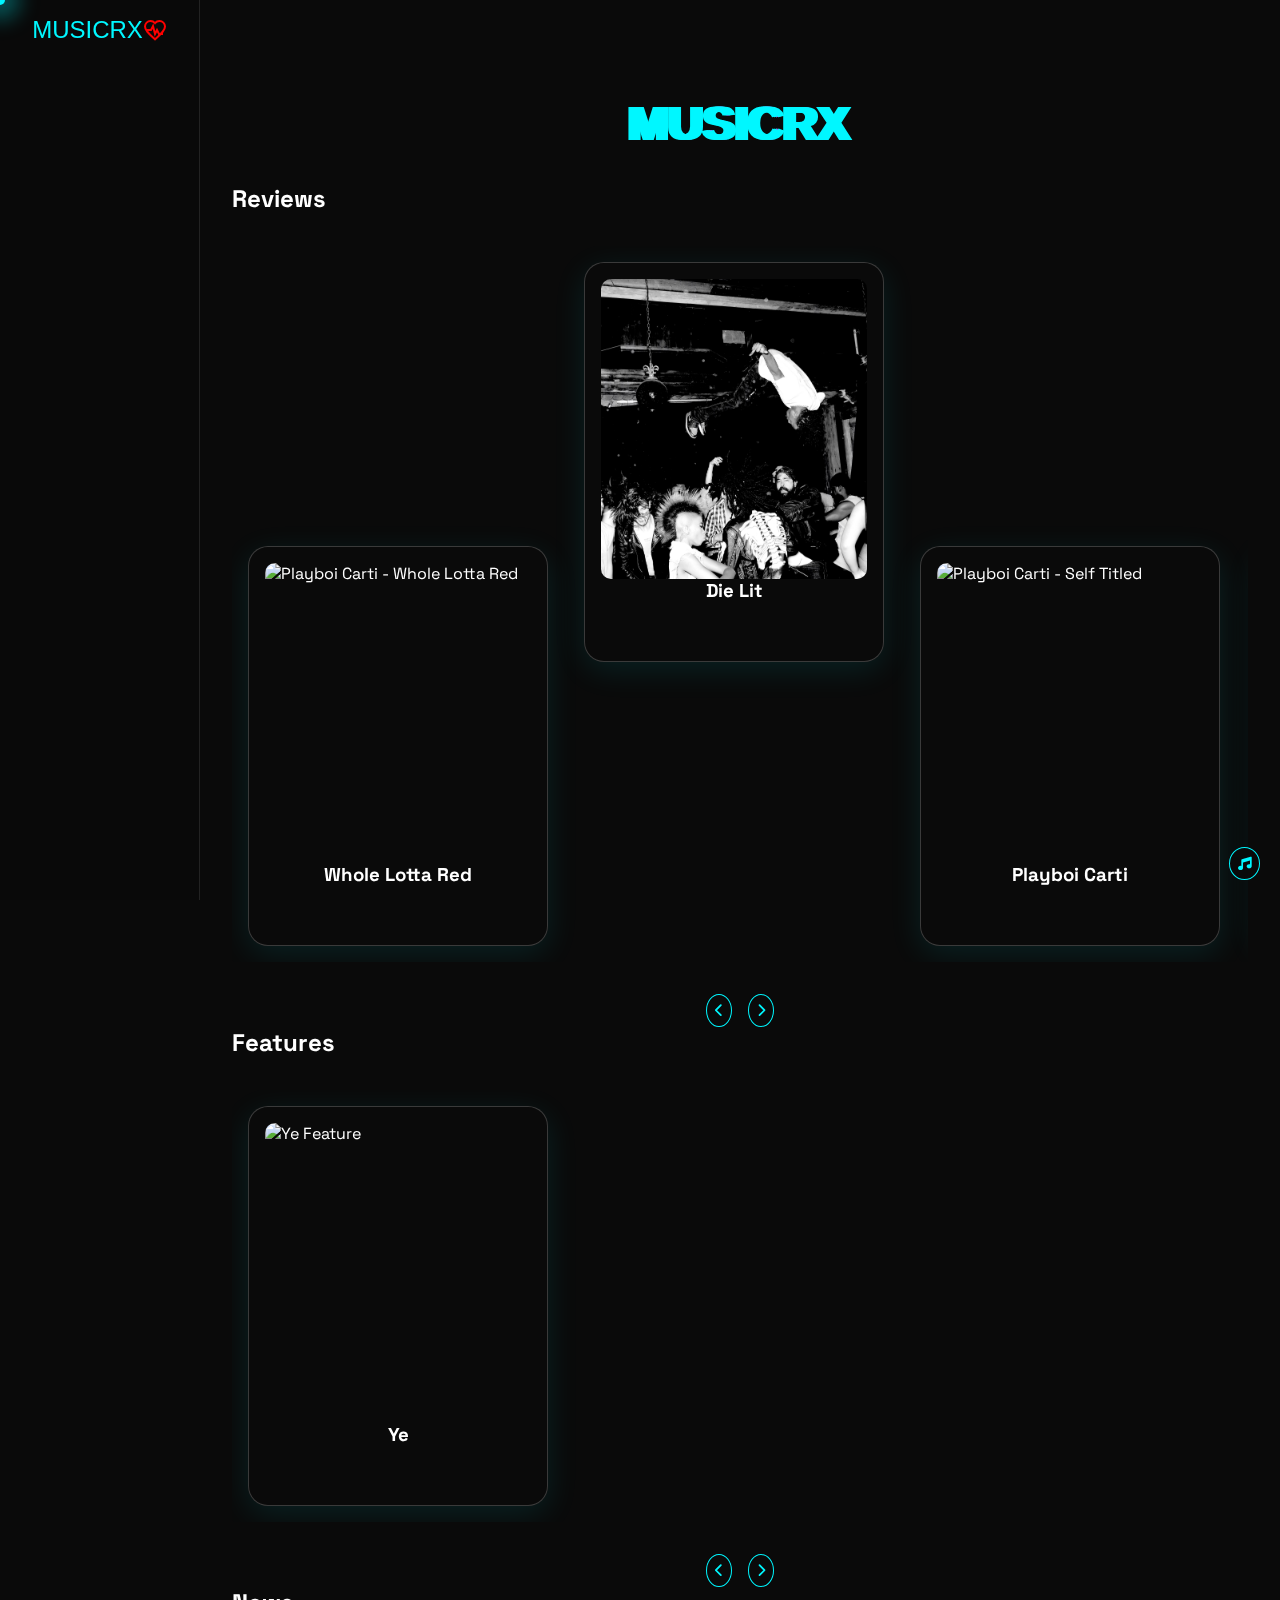
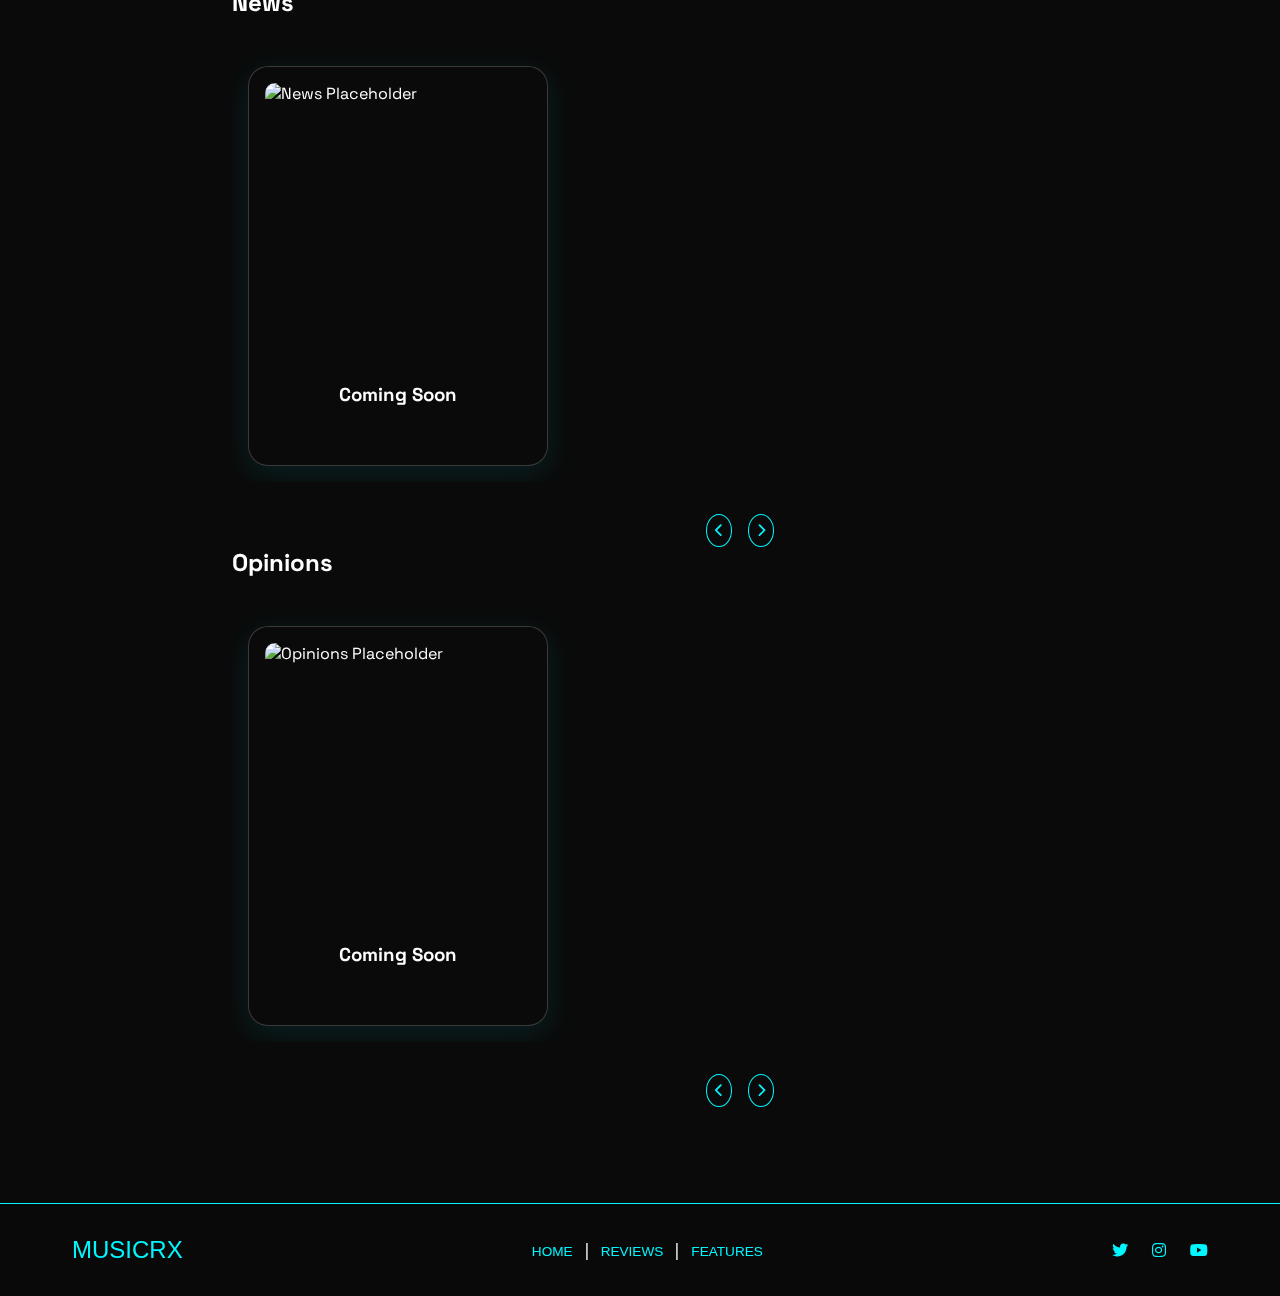
==== index.html @ d2ce7067 "Update index.html" ====
<!DOCTYPE html>
<html lang="en">
<head>
    <meta charset="UTF-8">
    <meta name="viewport" content="width=device-width, initial-scale=1.0">
    <title>MusicRx - Home</title>
    <link rel="stylesheet" href="https://cdnjs.cloudflare.com/ajax/libs/font-awesome/6.4.0/css/all.min.css">
    <link href="https://fonts.googleapis.com/css2?family=Syncopate:wght@400;700&family=Space+Grotesk:wght@300;400;500;600&display=swap" rel="stylesheet">
    <link rel="stylesheet" href="style.css">
</head>
<body>
    <div id="cursor"></div>
    <div id="cursor-blur"></div>
    <canvas id="universe"></canvas>

    <!-- Desktop Sidebar -->
    <aside class="sidebar">
        <div class="sidebar-logo">
            <span class="musicrx-logo">MusicRx</span>
            <svg class="logo-heart" viewBox="0 0 24 24" width="24" height="24">
                <path d="M12 21.35l-1.45-1.32C5.4 15.36 2 12.28 2 8.5 2 5.42 4.42 3 7.5 3c1.74 0 3.41.81 4.5 2.09C13.09 3.81 14.76 3 16.5 3 19.58 3 22 5.42 22 8.5c0 3.78-3.4 6.86-8.55 11.54L12 21.35z" fill="none" stroke="#ff0000" stroke-width="2"/>
                <path class="heartbeat-line" d="M4 12h4l2-4 2 8 2-4 2 4h4" fill="none" stroke="#ff0000" stroke-width="2"/>
            </svg>
        </div>
        <nav class="sidebar-nav">
            <ul>
                <li><a href="index.html"><i class="fas fa-home"></i><span>Home</span></a></li>
                <li><a href="reviews.html"><i class="fas fa-star"></i><span>Reviews</span></a></li>
                <li><a href="features.html"><i class="fas fa-user"></i><span>Features</span></a></li>
                <li><a href="news.html"><i class="fas fa-newspaper"></i><span>News</span></a></li>
                <li><a href="opinions.html"><i class="fas fa-comment"></i><span>Opinions</span></a></li>
                <li><a href="catchcarti.html"><i class="fas fa-music"></i><span>Catch Carti</span></a></li>
            </ul>
        </nav>
    </aside>

    <!-- Mobile Navbar -->
    <nav>
        <div class="nav-logo">
            <span class="musicrx-logo">MusicRx</span>
            <svg class="logo-heart" viewBox="0 0 24 24" width="24" height="24">
                <path d="M12 21.35l-1.45-1.32C5.4 15.36 2 12.28 2 8.5 2 5.42 4.42 3 7.5 3c1.74 0 3.41.81 4.5 2.09C13.09 3.81 14.76 3 16.5 3 19.58 3 22 5.42 22 8.5c0 3.78-3.4 6.86-8.55 11.54L12 21.35z" fill="none" stroke="#ff0000" stroke-width="2"/>
                <path class="heartbeat-line" d="M4 12h4l2-4 2 8 2-4 2 4h4" fill="none" stroke="#ff0000" stroke-width="2"/>
            </svg>
        </div>
        <div class="hamburger"><i class="fas fa-bars"></i></div>
        <ul class="nav-links">
            <li class="search-container">
                <input type="text" id="reviewSearch" placeholder="Search reviews..." class="search-input">
            </li>
            <li><a href="index.html" class="nav-link">Home</a></li>
            <li><a href="reviews.html" class="nav-link">Reviews</a></li>
            <li><a href="features.html" class="nav-link">Features</a></li>
            <li><a href="news.html" class="nav-link">News</a></li>
            <li><a href="opinions.html" class="nav-link">Opinions</a></li>
            <li><a href="catchcarti.html" class="nav-link">Catch Carti</a></li>
        </ul>
    </nav>

    <div class="container main-content">
        <h1 class="glitch" data-text="MUSICRX">MUSICRX</h1>

        <!-- Reviews Section -->
        <section class="scroll-section">
            <h2 class="section-title">Reviews</h2>
            <div class="scroll-container" id="reviewsScroll">
                <div class="glass-card" onclick="window.location.href='reviews.html#review-wlr'">
                    <img src="red.jpeg" alt="Playboi Carti - Whole Lotta Red">
                    <h3>Whole Lotta Red</h3>
                </div>
                <div class="glass-card" onclick="window.location.href='reviews.html#review-dielit'">
                    <img src="die.jpeg" alt="Playboi Carti - Die Lit">
                    <h3>Die Lit</h3>
                </div>
                <div class="glass-card" onclick="window.location.href='reviews.html#review-carti'">
                    <img src="selff.jpg" alt="Playboi Carti - Self Titled">
                    <h3>Playboi Carti</h3>
                </div>
                <div class="glass-card" onclick="window.location.href='reviews.html#review-mbdtf'">
                    <img src="mbdtff.jpeg" alt="Kanye West - My Beautiful Dark Twisted Fantasy">
                    <h3>My Beautiful Dark Twisted Fantasy</h3>
                </div>
            </div>
            <div class="scroll-controls">
                <button onclick="scroll('reviewsScroll', -300)"><i class="fas fa-chevron-left"></i></button>
                <button onclick="scroll('reviewsScroll', 300)"><i class="fas fa-chevron-right"></i></button>
            </div>
        </section>

        <!-- Features Section -->
        <section class="scroll-section">
            <h2 class="section-title">Features</h2>
            <div class="scroll-container" id="featuresScroll">
                <div class="glass-card" onclick="window.location.href='features.html'">
                    <img src="yeee.jpeg" alt="Ye Feature">
                    <h3>Ye</h3>
                </div>
                <!-- Add more feature cards as needed -->
            </div>
            <div class="scroll-controls">
                <button onclick="scroll('featuresScroll', -300)"><i class="fas fa-chevron-left"></i></button>
                <button onclick="scroll('featuresScroll', 300)"><i class="fas fa-chevron-right"></i></button>
            </div>
        </section>

        <!-- News Section -->
        <section class="scroll-section">
            <h2 class="section-title">News</h2>
            <div class="scroll-container" id="newsScroll">
                <div class="glass-card" onclick="window.location.href='news.html'">
                    <img src="placeholder-news.jpg" alt="News Placeholder">
                    <h3>Coming Soon</h3>
                </div>
            </div>
            <div class="scroll-controls">
                <button onclick="scroll('newsScroll', -300)"><i class="fas fa-chevron-left"></i></button>
                <button onclick="scroll('newsScroll', 300)"><i class="fas fa-chevron-right"></i></button>
            </div>
        </section>

        <!-- Opinions Section -->
        <section class="scroll-section">
            <h2 class="section-title">Opinions</h2>
            <div class="scroll-container" id="opinionsScroll">
                <div class="glass-card" onclick="window.location.href='opinions.html'">
                    <img src="placeholder-opinions.jpg" alt="Opinions Placeholder">
                    <h3>Coming Soon</h3>
                </div>
            </div>
            <div class="scroll-controls">
                <button onclick="scroll('opinionsScroll', -300)"><i class="fas fa-chevron-left"></i></button>
                <button onclick="scroll('opinionsScroll', 300)"><i class="fas fa-chevron-right"></i></button>
            </div>
        </section>
    </div>

    <audio id="bgMusic" loop>
        <source src="background-music.mp3" type="audio/mp3">
    </audio>
    <button id="musicToggle"><i class="fas fa-music"></i></button>

    <footer class="site-footer">
        <div class="footer-content">
            <div class="footer-logo">
                <span class="musicrx-logo">MusicRx</span>
            </div>
            <div class="footer-links">
                <a href="index.html">Home</a> | 
                <a href="reviews.html">Reviews</a> | 
                <a href="features.html">Features</a>
            </div>
            <div class="social-links">
                <a href="#" class="social-button"><i class="fab fa-twitter"></i></a>
                <a href="#" class="social-button"><i class="fab fa-instagram"></i></a>
                <a href="#" class="social-button"><i class="fab fa-youtube"></i></a>
            </div>
        </div>
    </footer>

    <script src="https://cdnjs.cloudflare.com/ajax/libs/three.js/r128/three.min.js"></script>
    <script src="https://cdnjs.cloudflare.com/ajax/libs/gsap/3.12.5/gsap.min.js"></script>
    <script src="https://cdnjs.cloudflare.com/ajax/libs/gsap/3.12.5/ScrollTrigger.min.js"></script>
    <script src="script.js"></script>
</body>
</html>
---- style.css ----
:root {
  --primary: #00f7ff;
  --secondary: #ff00f7;
  --accent: #7B68EE;
  --dark: #0a0a0a;
  --glass: rgba(255, 255, 255, 0.1);
}

* {
  margin: 0;
  padding: 0;
  box-sizing: border-box;
}

body {
  font-family: 'Space Grotesk', sans-serif;
  background: #0a0a0a;
  color: #fff;
  overflow-x: hidden;
  min-height: 100vh;
  display: flex;
  flex-direction: column;
}

.container {
  flex: 1;
  padding: 6rem 2rem 2rem;
  max-width: 1400px;
  margin: 0 auto;
  position: relative;
  z-index: 1;
}

/* Starfield */
#universe {
  position: fixed;
  top: 0;
  left: 0;
  width: 100%;
  height: 100%;
  z-index: -2;
}

/* Desktop Sidebar */
@media (min-width: 769px) {
  .sidebar {
    width: 60px;
    background: rgba(10, 10, 10, 0.95);
    backdrop-filter: blur(10px);
    padding: 1rem 0;
    position: fixed;
    top: 0;
    bottom: 0;
    left: 0;
    z-index: 1000;
    border-right: 1px solid rgba(255, 255, 255, 0.1);
    transition: width 0.3s ease;
  }

  .sidebar:hover {
    width: 200px;
  }

  .sidebar-logo {
    display: flex;
    align-items: center;
    justify-content: center;
    margin-bottom: 2rem;
  }

  .sidebar-logo .musicrx-logo {
    font-size: 1.5rem;
    color: var(--primary);
    font-family: 'Syncopate', sans-serif;
    text-transform: uppercase;
    opacity: 0;
    transition: opacity 0.3s ease;
  }

  .sidebar:hover .musicrx-logo {
    opacity: 1;
  }

  .sidebar-logo .logo-symbol i {
    color: #ff0000;
    animation: heartbeatPulse 1s infinite;
  }

  .sidebar-nav ul {
    list-style: none;
  }

  .sidebar-nav ul li {
    margin-bottom: 1.5rem;
    text-align: center;
  }

  .sidebar-nav ul li a {
    color: rgba(255, 255, 255, 0.8);
    text-decoration: none;
    font-size: 0.9rem;
    display: flex;
    align-items: center;
    justify-content: center;
    padding: 0.5rem;
    border-radius: 5px;
    transition: all 0.3s ease;
    flex-direction: column;
    font-family: 'Syncopate', sans-serif;
    text-transform: uppercase;
  }

  .sidebar-nav ul li a i {
    margin-bottom: 0.3rem;
    font-size: 1.2rem;
  }

  .sidebar-nav ul li a span {
    display: none;
    opacity: 0;
    transition: opacity 0.3s ease;
  }

  .sidebar:hover .sidebar-nav ul li a span {
    display: inline;
    opacity: 1;
  }

  .sidebar-nav ul li a:hover {
    color: var(--primary);
    background: rgba(255, 255, 255, 0.1);
    text-shadow: 0 0 10px var(--primary);
  }

  .main-content {
    margin-left: 60px;
    width: calc(100% - 60px);
    transition: all 0.3s ease;
  }

  .sidebar:hover ~ .main-content {
    margin-left: 200px;
    width: calc(100% - 200px);
  }

  nav {
    display: none;
  }
}

/* Mobile Navbar */
@media (max-width: 768px) {
  .sidebar {
    display: none;
  }

  nav {
    position: fixed;
    top: 0;
    left: 0;
    width: 100%;
    background: rgba(10, 10, 10, 0.95);
    backdrop-filter: blur(10px);
    padding: 1rem;
    z-index: 1000;
    display: flex;
    justify-content: space-between;
    align-items: center;
  }

  .nav-logo {
    display: flex;
    align-items: center;
    gap: 0.5rem;
  }

  .nav-logo .musicrx-logo {
    font-family: 'Syncopate', sans-serif;
    font-size: 1.2rem;
    color: var(--primary);
    text-transform: uppercase;
    animation: rgbGlow 3s infinite;
  }

  .nav-logo .logo-symbol i {
    color: #ff0000;
    animation: heartbeatPulse 1s infinite;
  }

  .hamburger {
    color: var(--primary);
    font-size: 24px;
    cursor: pointer;
    z-index: 1001;
  }

  .nav-links {
    display: none;
    position: absolute;
    top: 100%;
    right: 0;
    background: rgba(10, 10, 10, 0.95);
    backdrop-filter: blur(10px);
    flex-direction: column;
    gap: 1rem;
    padding: 1rem;
    border-radius: 0 0 10px 10px;
    width: 200px;
    z-index: 999;
  }

  .nav-links.active {
    display: flex;
  }

  .nav-links li {
    width: 100%;
  }

  .search-container {
    width: 100%;
    margin-bottom: 1rem;
  }

  .main-content {
    margin-left: 0;
    width: 100%;
  }
}

@keyframes rgbGlow {
  0% { text-shadow: 0 0 10px #ff0000; }
  50% { text-shadow: 0 0 10px #0000ff; }
  100% { text-shadow: 0 0 10px #ff0000; }
}

@keyframes heartbeatPulse {
  0% { transform: scale(1); color: #ff0000; }
  15% { transform: scale(1.3); color: #ff3333; }
  30% { transform: scale(1); color: #ff0000; }
  45% { transform: scale(1.2); color: #ff3333; }
  60% { transform: scale(1); color: #ff0000; }
  100% { transform: scale(1); color: #ff0000; }
}

.nav-links a {
  color: var(--primary);
  text-decoration: none;
  font-size: 0.85rem;
  font-family: 'Syncopate', sans-serif;
  text-transform: uppercase;
  letter-spacing: 0.05em;
}

.nav-links a:hover {
  text-shadow: 0 0 10px var(--primary);
}

.search-input {
  width: 100%;
  padding: 0.5rem 1rem;
  border: 2px solid var(--primary);
  border-radius: 20px;
  background: rgba(0, 0, 0, 0.3);
  color: white;
  font-family: 'Space Grotesk', sans-serif;
  transition: all 0.3s ease;
}

.search-input:focus {
  outline: none;
  box-shadow: 0 0 15px rgba(0, 247, 255, 0.3);
}

.search-input::placeholder {
  color: rgba(255, 255, 255, 0.5);
}

/* Scrolling Cards */
.scroll-container {
  overflow-x: auto;
  white-space: nowrap;
  padding: 1rem 0;
  margin: 2rem 0;
  scrollbar-width: thin;
  scrollbar-color: var(--primary) rgba(255, 255, 255, 0.1);
  position: relative;
  z-index: 2;
}

.scroll-container::-webkit-scrollbar {
  height: 8px;
}

.scroll-container::-webkit-scrollbar-thumb {
  background: var(--primary);
  border-radius: 4px;
}

.scroll-container::-webkit-scrollbar-track {
  background: rgba(255, 255, 255, 0.1);
}

.glass-card {
  display: inline-flex;
  flex-direction: column;
  align-items: center;
  width: 300px;
  height: 400px;
  background: rgba(10, 10, 10, 0.9);
  backdrop-filter: blur(10px);
  border-radius: 20px;
  padding: 1rem;
  margin: 0 1rem;
  border: 1px solid rgba(255, 255, 255, 0.2);
  cursor: pointer;
  transition: all 0.3s cubic-bezier(0.4, 0, 0.2, 1);
  box-shadow: 0 8px 32px rgba(0, 247, 255, 0.1);
  overflow: hidden;
}

.glass-card img {
  width: 100%;
  height: 300px;
  object-fit: cover;
  border-radius: 10px;
}

.glass-card:hover {
  background: rgba(10, 10, 10, 0.95);
  box-shadow: 0 0 0 2px var(--primary), 0 0 30px rgba(0, 247, 255, 0.4);
  animation: rgbBorderPulse 3s linear infinite;
}

.glass-card:hover::after {
  content: '';
  position: absolute;
  inset: -1px;
  border-radius: 20px;
  padding: 1px;
  background: linear-gradient(45deg, #ff0000, #00ff00, #0000ff, #ff0000);
  background-size: 400% 400%;
  -webkit-mask: linear-gradient(#fff 0 0) content-box, linear-gradient(#fff 0 0);
  -webkit-mask-composite: xor;
  mask-composite: exclude;
  animation: gradientMove 8s ease infinite;
}

@keyframes rgbBorderPulse {
  0% { border-color: #ff0000; }
  33% { border-color: #00ff00; }
  66% { border-color: #0000ff; }
  100% { border-color: #ff0000; }
}

@keyframes gradientMove {
  0% { background-position: 0% 50%; }
  50% { background-position: 100% 50%; }
  100% { background-position: 0% 50%; }
}

.glass-card h2 {
  color: var(--primary);
  font-family: 'Syncopate', sans-serif;
  font-size: 1.2rem;
  margin-top: 1rem;
}

.scroll-controls {
  display: flex;
  justify-content: center;
  gap: 1rem;
  margin-top: 1rem;
}

.scroll-controls button {
  background: rgba(10, 10, 10, 0.9);
  border: 1px solid var(--primary);
  color: var(--primary);
  padding: 0.5rem;
  border-radius: 50%;
  cursor: pointer;
  transition: all 0.3s ease;
}

.scroll-controls button:hover {
  background: var(--primary);
  color: #fff;
}

/* Footer */
.site-footer {
  background: rgba(10, 10, 10, 0.95);
  backdrop-filter: blur(10px);
  padding: 2rem 0;
  margin-top: 4rem;
  border-top: 1px solid var(--primary);
  position: relative;
  z-index: 1;
}

.footer-content {
  max-width: 1200px;
  margin: 0 auto;
  display: flex;
  justify-content: space-between;
  align-items: center;
  padding: 0 2rem;
}

@media (max-width: 768px) {
  .footer-content {
    flex-direction: column;
    gap: 1.5rem;
    text-align: center;
  }
}

.footer-logo .musicrx-logo {
  font-family: 'Syncopate', sans-serif;
  font-size: 1.5rem;
  color: var(--primary);
  text-transform: uppercase;
  animation: rgbGlow 3s infinite;
}

.footer-links a {
  color: var(--primary);
  text-decoration: none;
  font-family: 'Syncopate', sans-serif;
  text-transform: uppercase;
  font-size: 0.85rem;
  margin: 0 0.5rem;
}

.footer-links a:hover {
  text-shadow: 0 0 10px var(--primary);
}

.social-links {
  display: flex;
  gap: 1.5rem;
}

.social-button {
  color: var(--primary);
}

.social-button:hover {
  color: #fff;
  text-shadow: 0 0 10px var(--primary);
  transform: translateY(-2px);
}

/* Music Toggle */
#musicToggle {
  position: fixed;
  bottom: 20px;
  right: 20px;
  background: rgba(10, 10, 10, 0.9);
  border: 1px solid var(--primary);
  color: var(--primary);
  padding: 0.5rem;
  border-radius: 50%;
  cursor: pointer;
  z-index: 1000;
  transition: all 0.3s ease;
}

#musicToggle:hover {
  background: var(--primary);
  color: #fff;
}

/* Cursor Effects */
#cursor {
  position: fixed;
  width: 10px;
  height: 10px;
  background: var(--primary);
  border-radius: 50%;
  pointer-events: none;
  z-index: 9999;
  transform: translate(-50%, -50%);
}

#cursor-blur {
  position: fixed;
  width: 40px;
  height: 40px;
  background: rgba(0, 247, 255, 0.3);
  border-radius: 50%;
  pointer-events: none;
  z-index: 9998;
  filter: blur(10px);
  transform: translate(-50%, -50%);
}

/* Glitch Title */
.glitch {
  font-size: 3rem;
  text-align: center;
  margin-bottom: 2rem;
  color: var(--primary);
  font-family: 'Syncopate', sans-serif;
  text-transform: uppercase;
  position: relative;
}

.glitch::before,
.glitch::after {
  content: attr(data-text);
  position: absolute;
  top: 0;
  left: 0;
  width: 100%;
  height: 100%;
}

.glitch::before {
  left: 2px;
  text-shadow: -2px 0 #ff00f7;
  animation: glitch-1 2s linear infinite reverse;
}

.glitch::after {
  left: -2px;
  text-shadow: -2px 0 #00f7ff;
  animation: glitch-2 3s linear infinite;
}

@keyframes glitch-1 {
  0% { clip-path: inset(0 0 90% 0); }
  5% { clip-path: inset(10% 0 70% 0); }
  10% { clip-path: inset(20% 0 50% 0); }
  15% { clip-path: inset(30% 0 60% 0); }
  20% { clip-path: inset(50% 0 30% 0); }
  100% { clip-path: inset(0 0 90% 0); }
}

@keyframes glitch-2 {
  0% { clip-path: inset(50% 0 0 0); }
  5% { clip-path: inset(70% 0 10% 0); }
  10% { clip-path: inset(20% 0 60% 0); }
  15% { clip-path: inset(40% 0 40% 0); }
  20% { clip-path: inset(90% 0 0 0); }
  100% { clip-path: inset(50% 0 0 0); }
}
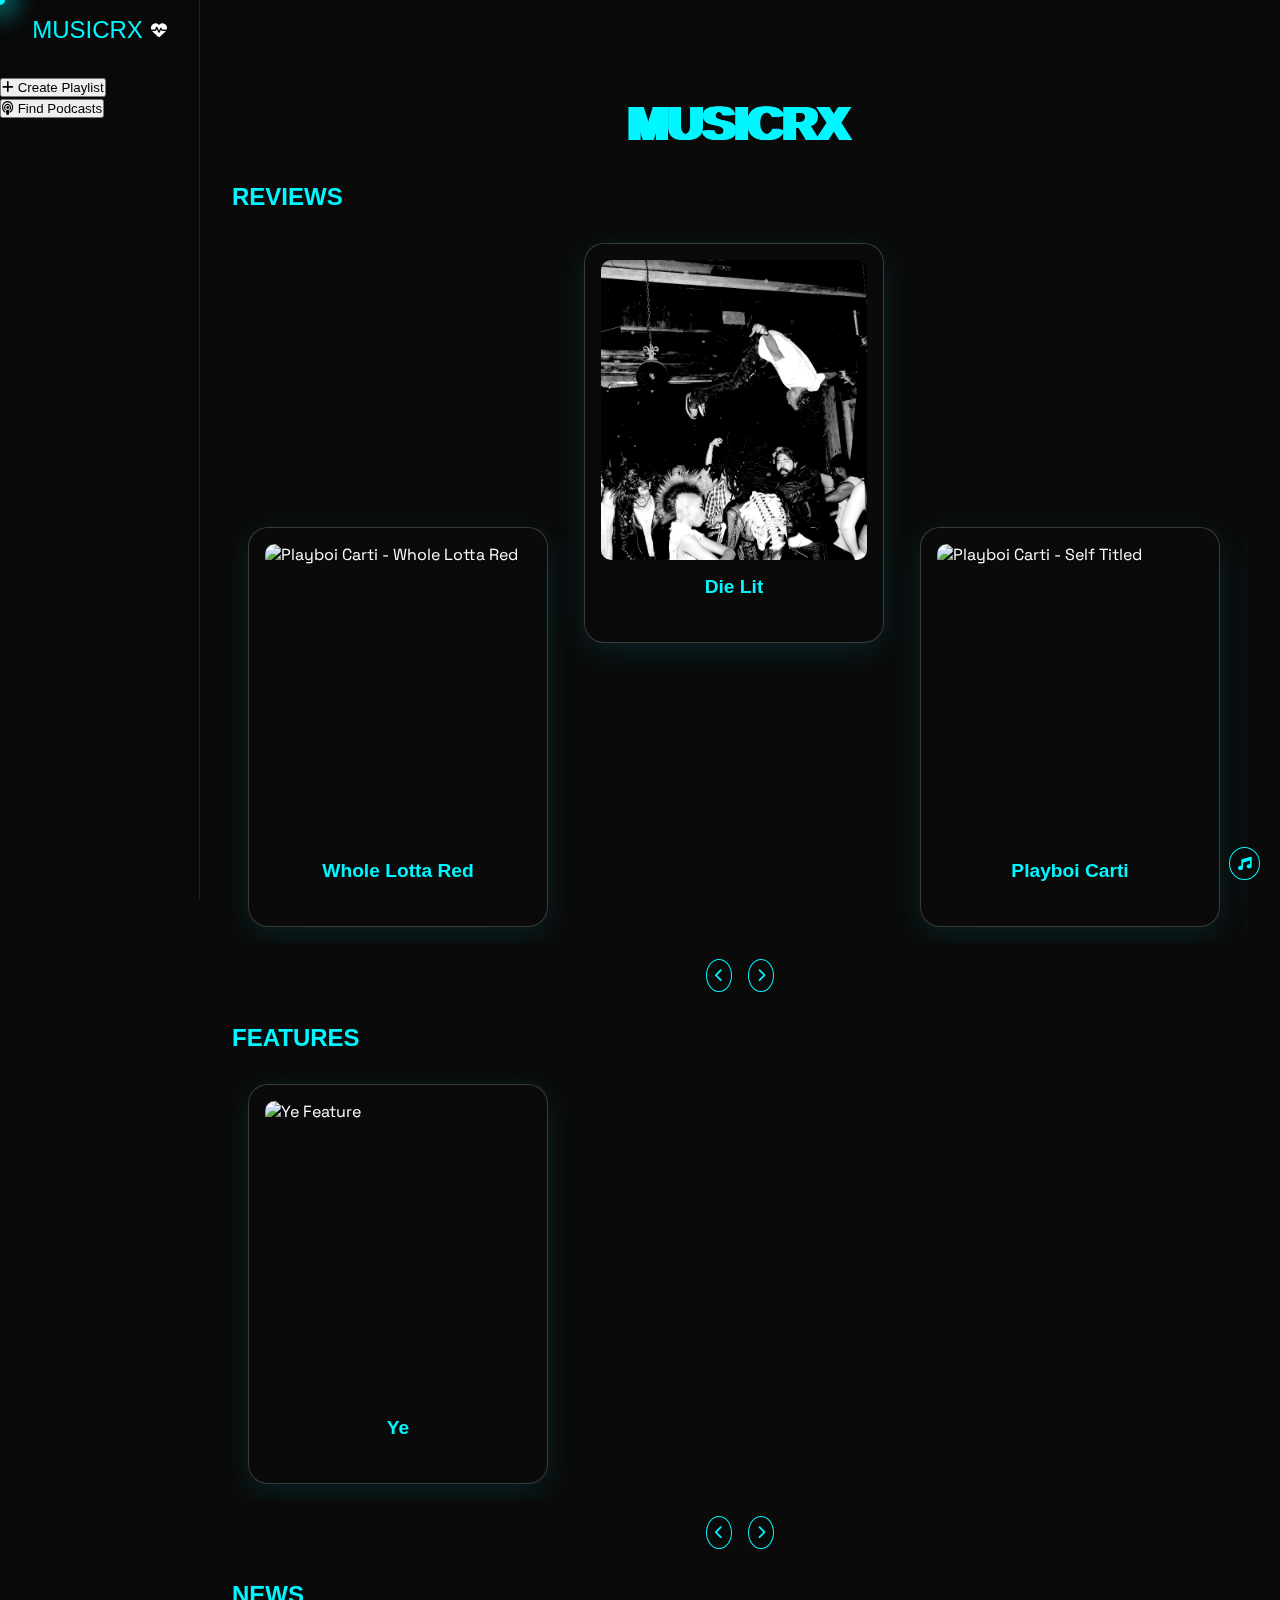
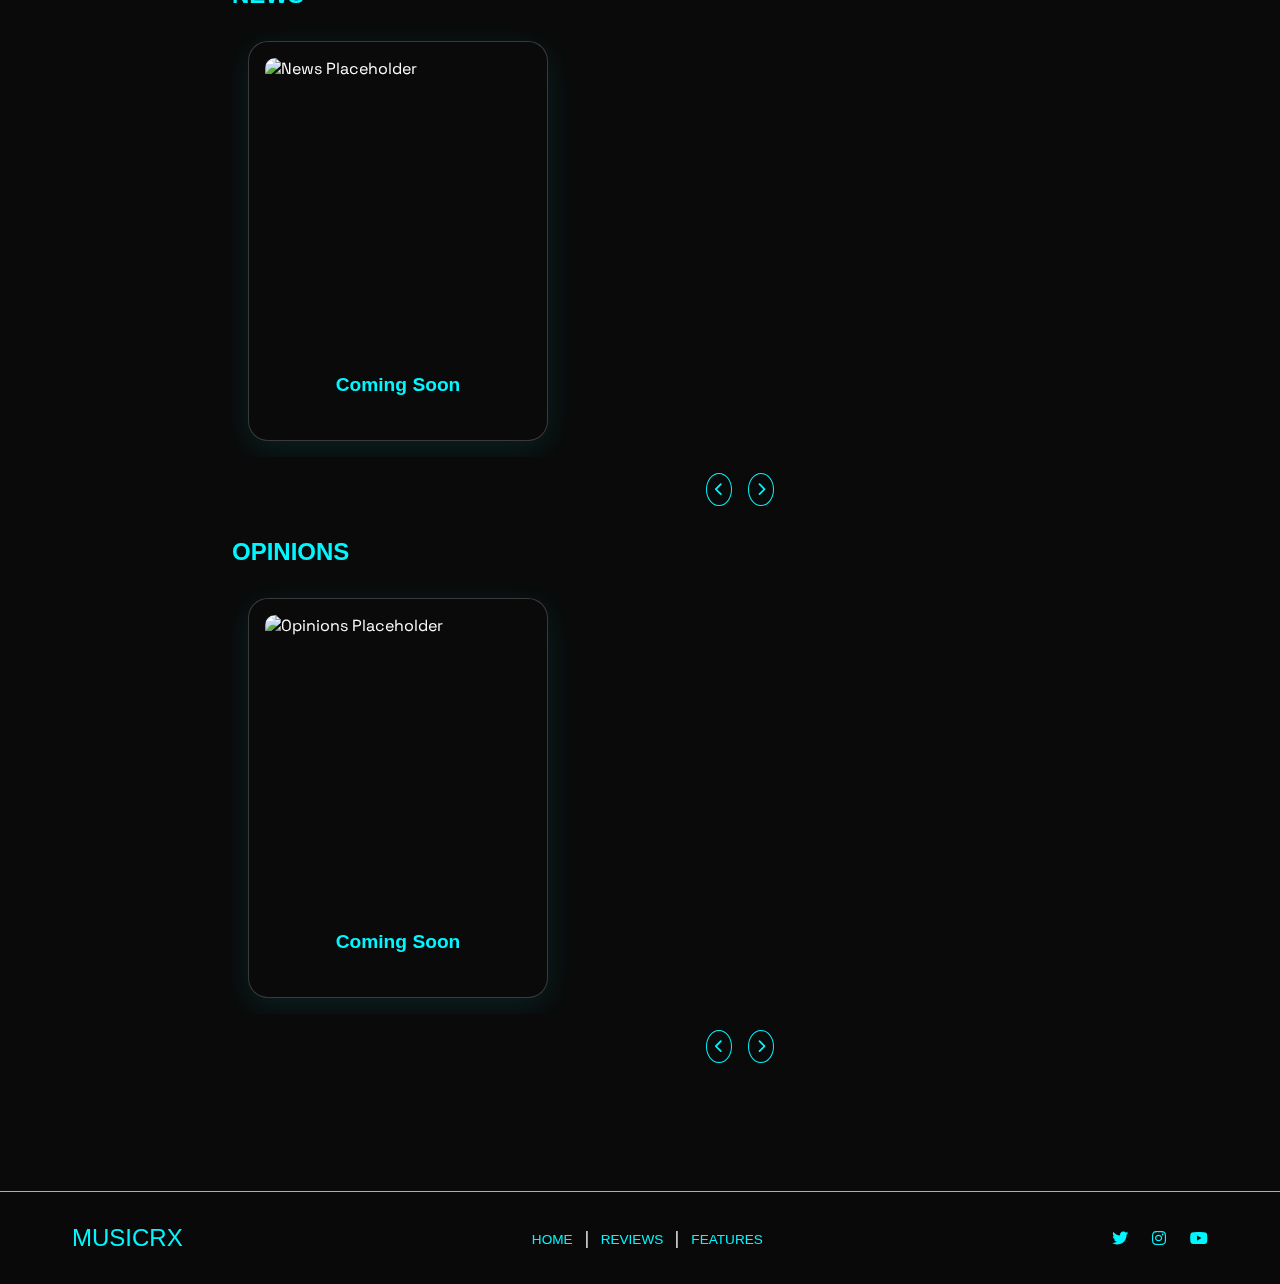
==== commit cdc2065c: "Update index.html" ====
--- a/index.html
+++ b/index.html
@@ -14,34 +14,37 @@
     <canvas id="universe"></canvas>
 
     <!-- Desktop Sidebar -->
-    <aside class="sidebar">
+    <div class="sidebar">
         <div class="sidebar-logo">
-            <span class="musicrx-logo">MusicRx</span>
-            <svg class="logo-heart" viewBox="0 0 24 24" width="24" height="24">
-                <path d="M12 21.35l-1.45-1.32C5.4 15.36 2 12.28 2 8.5 2 5.42 4.42 3 7.5 3c1.74 0 3.41.81 4.5 2.09C13.09 3.81 14.76 3 16.5 3 19.58 3 22 5.42 22 8.5c0 3.78-3.4 6.86-8.55 11.54L12 21.35z" fill="none" stroke="#ff0000" stroke-width="2"/>
-                <path class="heartbeat-line" d="M4 12h4l2-4 2 8 2-4 2 4h4" fill="none" stroke="#ff0000" stroke-width="2"/>
-            </svg>
+            <div class="musicrx-logo">MusicRx</div>
+            <div class="logo-symbol">
+                <i class="fas fa-heartbeat"></i>
+            </div>
         </div>
         <nav class="sidebar-nav">
             <ul>
-                <li><a href="index.html"><i class="fas fa-home"></i><span>Home</span></a></li>
-                <li><a href="reviews.html"><i class="fas fa-star"></i><span>Reviews</span></a></li>
-                <li><a href="features.html"><i class="fas fa-user"></i><span>Features</span></a></li>
-                <li><a href="news.html"><i class="fas fa-newspaper"></i><span>News</span></a></li>
-                <li><a href="opinions.html"><i class="fas fa-comment"></i><span>Opinions</span></a></li>
-                <li><a href="catchcarti.html"><i class="fas fa-music"></i><span>Catch Carti</span></a></li>
+                <li><a href="index.html"><i class="fas fa-home"></i> <span>Home</span></a></li>
+                <li><a href="reviews.html"><i class="fas fa-star"></i> <span>Reviews</span></a></li>
+                <li><a href="features.html"><i class="fas fa-user"></i> <span>Features</span></a></li>
+                <li><a href="news.html"><i class="fas fa-newspaper"></i> <span>News</span></a></li>
+                <li><a href="opinions.html"><i class="fas fa-comment"></i> <span>Opinions</span></a></li>
+                <li><a href="catchcarti.html"><i class="fas fa-compact-disc"></i> <span>Catch Carti</span></a></li>
+                <li><a href="shop.html"><i class="fas fa-shopping-cart"></i> <span>Shop</span></a></li>
+                <li><a href="about.html"><i class="fas fa-info-circle"></i> <span>About</span></a></li>
+                <li><a href="contact.html"><i class="fas fa-envelope"></i> <span>Contact</span></a></li>
             </ul>
         </nav>
-    </aside>
+        <div class="sidebar-actions">
+            <button><i class="fas fa-plus"></i> <span>Create Playlist</span></button>
+            <button><i class="fas fa-podcast"></i> <span>Find Podcasts</span></button>
+        </div>
+    </div>
 
     <!-- Mobile Navbar -->
     <nav>
         <div class="nav-logo">
             <span class="musicrx-logo">MusicRx</span>
-            <svg class="logo-heart" viewBox="0 0 24 24" width="24" height="24">
-                <path d="M12 21.35l-1.45-1.32C5.4 15.36 2 12.28 2 8.5 2 5.42 4.42 3 7.5 3c1.74 0 3.41.81 4.5 2.09C13.09 3.81 14.76 3 16.5 3 19.58 3 22 5.42 22 8.5c0 3.78-3.4 6.86-8.55 11.54L12 21.35z" fill="none" stroke="#ff0000" stroke-width="2"/>
-                <path class="heartbeat-line" d="M4 12h4l2-4 2 8 2-4 2 4h4" fill="none" stroke="#ff0000" stroke-width="2"/>
-            </svg>
+            <span class="logo-symbol"><i class="fas fa-heartbeat"></i></span>
         </div>
         <div class="hamburger"><i class="fas fa-bars"></i></div>
         <ul class="nav-links">
@@ -54,6 +57,9 @@
             <li><a href="news.html" class="nav-link">News</a></li>
             <li><a href="opinions.html" class="nav-link">Opinions</a></li>
             <li><a href="catchcarti.html" class="nav-link">Catch Carti</a></li>
+            <li><a href="shop.html" class="nav-link">Shop</a></li>
+            <li><a href="about.html" class="nav-link">About</a></li>
+            <li><a href="contact.html" class="nav-link">Contact</a></li>
         </ul>
     </nav>
 
@@ -95,7 +101,6 @@
                     <img src="yeee.jpeg" alt="Ye Feature">
                     <h3>Ye</h3>
                 </div>
-                <!-- Add more feature cards as needed -->
             </div>
             <div class="scroll-controls">
                 <button onclick="scroll('featuresScroll', -300)"><i class="fas fa-chevron-left"></i></button>
--- a/style.css
+++ b/style.css
@@ -66,6 +66,7 @@
     align-items: center;
     justify-content: center;
     margin-bottom: 2rem;
+    gap: 0.5rem;
   }
 
   .sidebar-logo .musicrx-logo {
@@ -81,8 +82,7 @@
     opacity: 1;
   }
 
-  .sidebar-logo .logo-symbol i {
-    color: #ff0000;
+  .sidebar-logo .logo-heart {
     animation: heartbeatPulse 1s infinite;
   }
 
@@ -179,11 +179,9 @@
     font-size: 1.2rem;
     color: var(--primary);
     text-transform: uppercase;
-    animation: rgbGlow 3s infinite;
-  }
-
-  .nav-logo .logo-symbol i {
-    color: #ff0000;
+  }
+
+  .nav-logo .logo-heart {
     animation: heartbeatPulse 1s infinite;
   }
 
@@ -228,19 +226,13 @@
   }
 }
 
-@keyframes rgbGlow {
-  0% { text-shadow: 0 0 10px #ff0000; }
-  50% { text-shadow: 0 0 10px #0000ff; }
-  100% { text-shadow: 0 0 10px #ff0000; }
-}
-
 @keyframes heartbeatPulse {
-  0% { transform: scale(1); color: #ff0000; }
-  15% { transform: scale(1.3); color: #ff3333; }
-  30% { transform: scale(1); color: #ff0000; }
-  45% { transform: scale(1.2); color: #ff3333; }
-  60% { transform: scale(1); color: #ff0000; }
-  100% { transform: scale(1); color: #ff0000; }
+  0% { transform: scale(1); }
+  15% { transform: scale(1.3); }
+  30% { transform: scale(1); }
+  45% { transform: scale(1.2); }
+  60% { transform: scale(1); }
+  100% { transform: scale(1); }
 }
 
 .nav-links a {
@@ -276,12 +268,23 @@
   color: rgba(255, 255, 255, 0.5);
 }
 
-/* Scrolling Cards */
+/* Scroll Sections */
+.scroll-section {
+  margin: 2rem 0;
+}
+
+.section-title {
+  font-family: 'Syncopate', sans-serif;
+  font-size: 1.5rem;
+  color: var(--primary);
+  margin-bottom: 1rem;
+  text-transform: uppercase;
+}
+
 .scroll-container {
   overflow-x: auto;
   white-space: nowrap;
   padding: 1rem 0;
-  margin: 2rem 0;
   scrollbar-width: thin;
   scrollbar-color: var(--primary) rgba(255, 255, 255, 0.1);
   position: relative;
@@ -332,18 +335,12 @@
   animation: rgbBorderPulse 3s linear infinite;
 }
 
-.glass-card:hover::after {
-  content: '';
-  position: absolute;
-  inset: -1px;
-  border-radius: 20px;
-  padding: 1px;
-  background: linear-gradient(45deg, #ff0000, #00ff00, #0000ff, #ff0000);
-  background-size: 400% 400%;
-  -webkit-mask: linear-gradient(#fff 0 0) content-box, linear-gradient(#fff 0 0);
-  -webkit-mask-composite: xor;
-  mask-composite: exclude;
-  animation: gradientMove 8s ease infinite;
+.glass-card h3 {
+  color: var(--primary);
+  font-family: 'Syncopate', sans-serif;
+  font-size: 1.2rem;
+  margin-top: 1rem;
+  text-align: center;
 }
 
 @keyframes rgbBorderPulse {
@@ -351,19 +348,6 @@
   33% { border-color: #00ff00; }
   66% { border-color: #0000ff; }
   100% { border-color: #ff0000; }
-}
-
-@keyframes gradientMove {
-  0% { background-position: 0% 50%; }
-  50% { background-position: 100% 50%; }
-  100% { background-position: 0% 50%; }
-}
-
-.glass-card h2 {
-  color: var(--primary);
-  font-family: 'Syncopate', sans-serif;
-  font-size: 1.2rem;
-  margin-top: 1rem;
 }
 
 .scroll-controls {
@@ -421,7 +405,6 @@
   font-size: 1.5rem;
   color: var(--primary);
   text-transform: uppercase;
-  animation: rgbGlow 3s infinite;
 }
 
 .footer-links a {
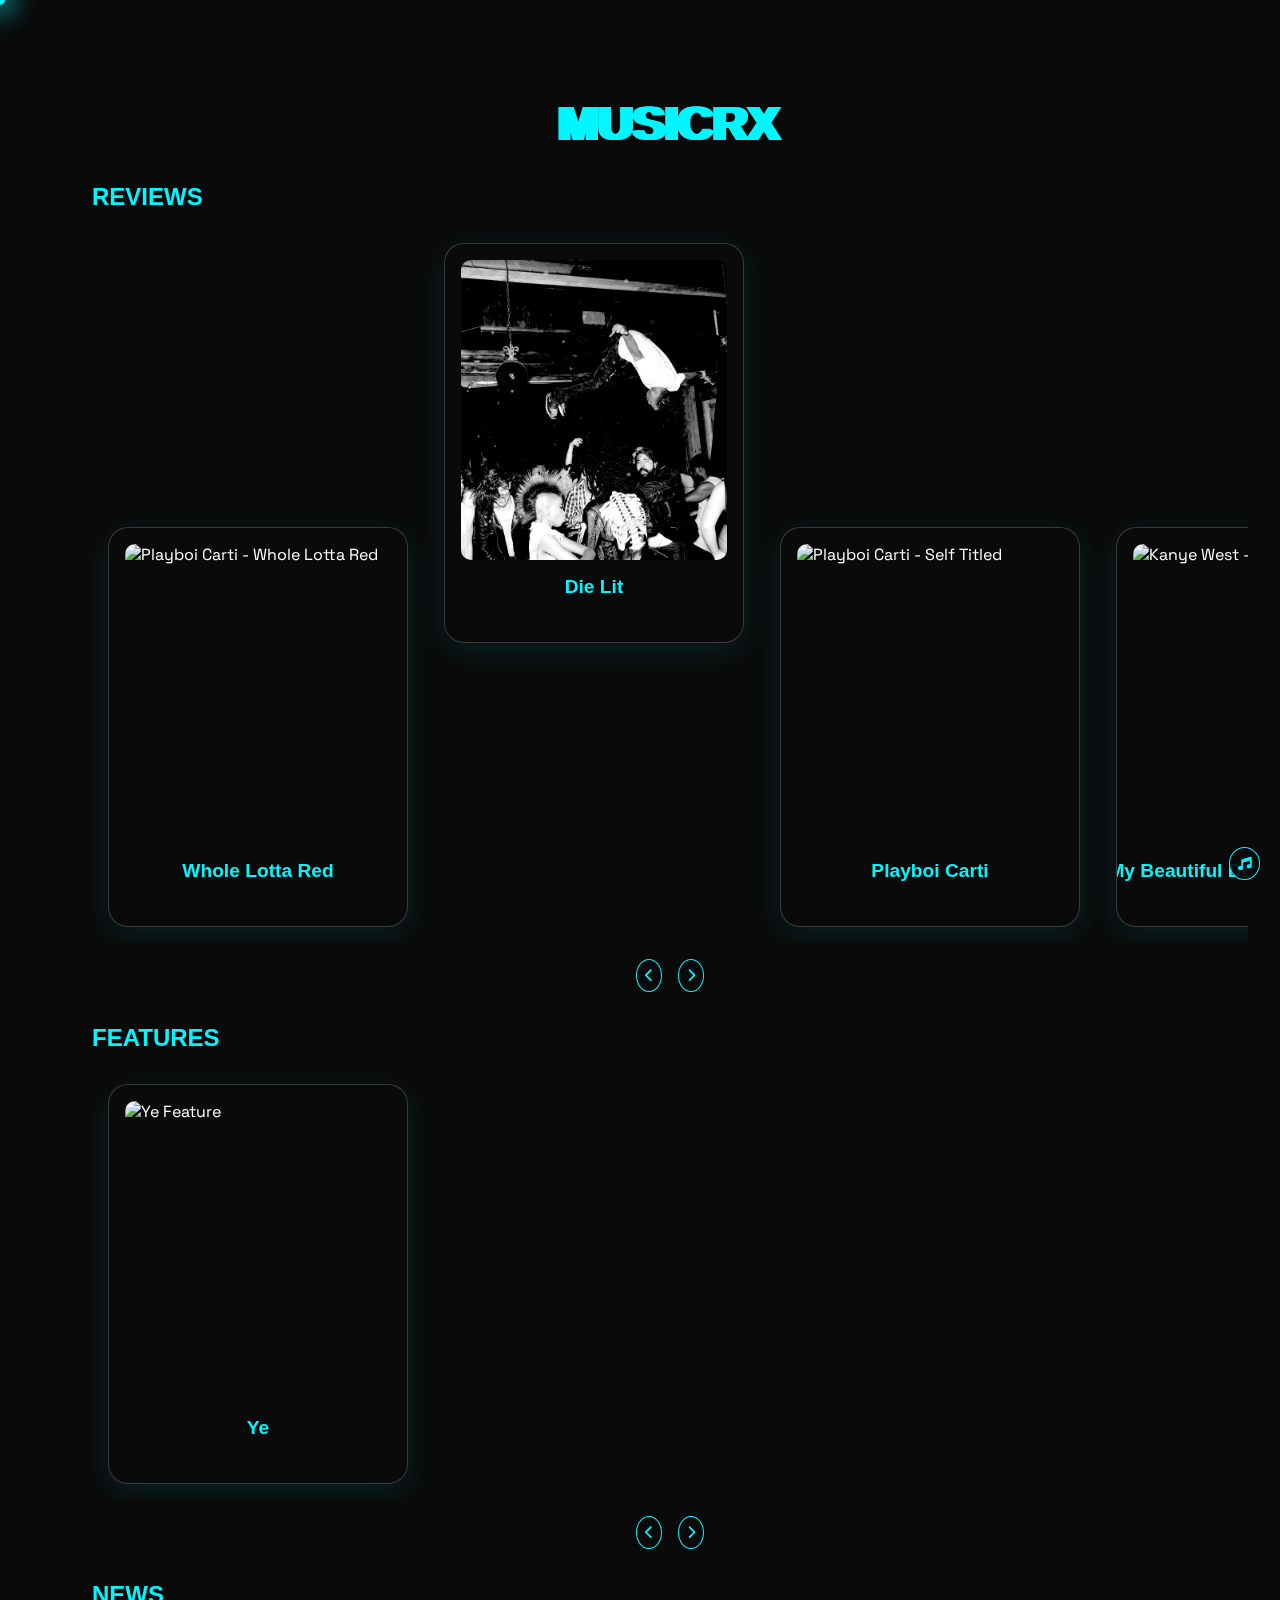
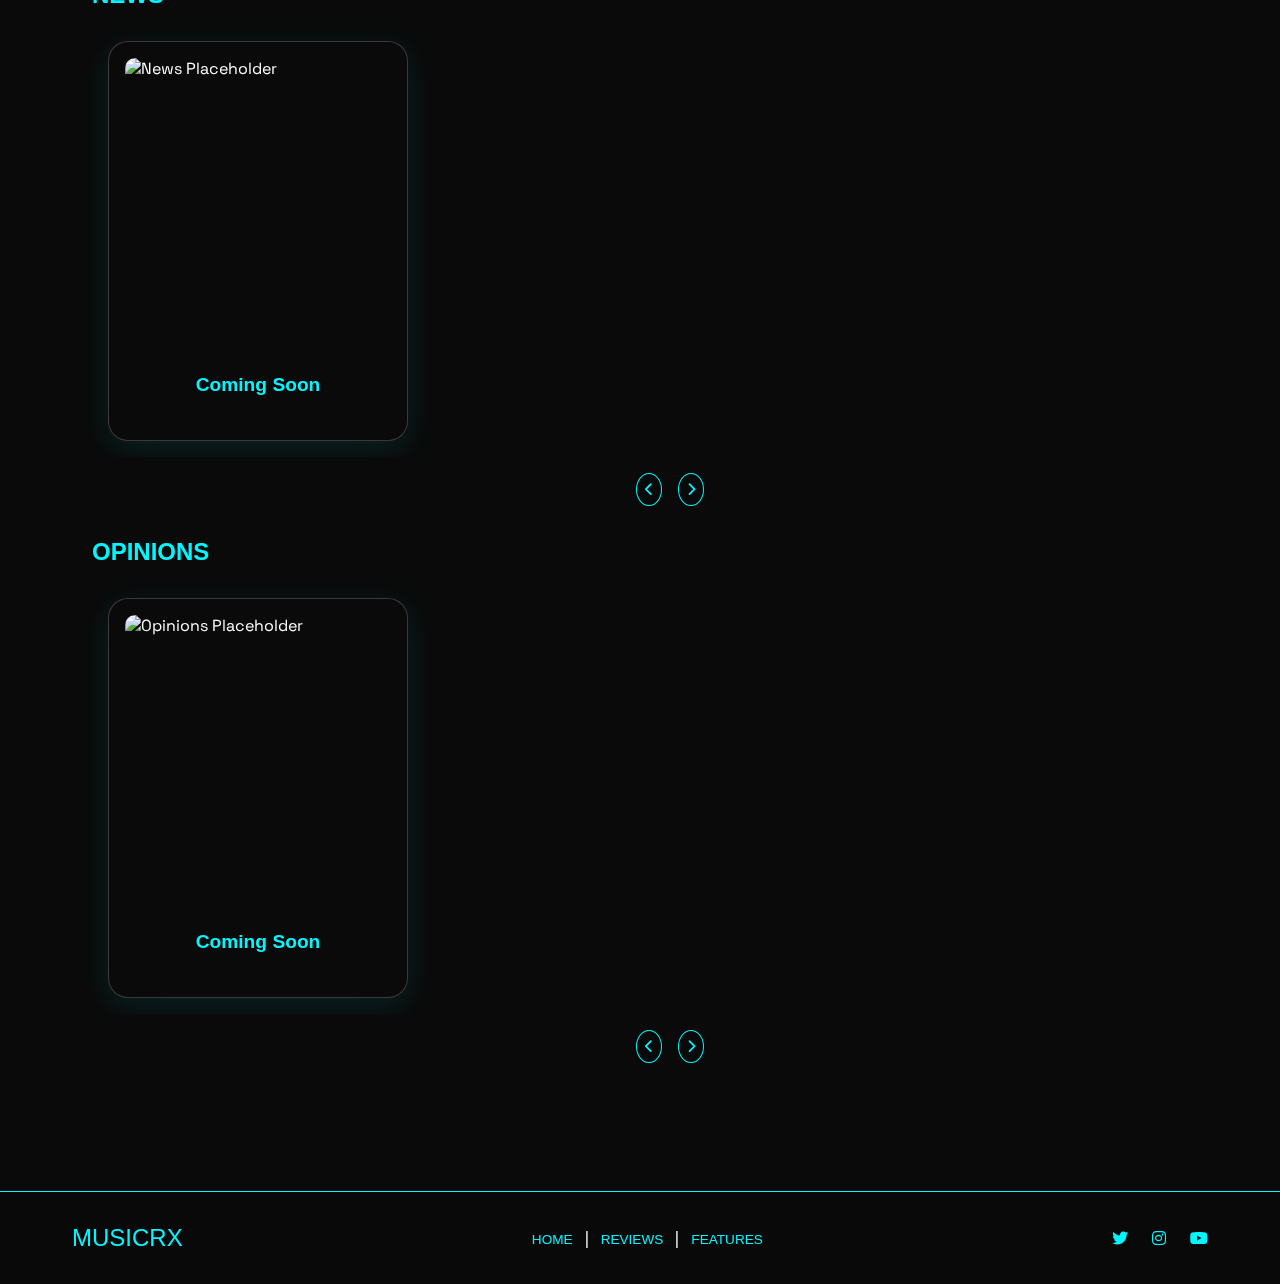
==== commit a7af60fa: "Update index.html" ====
--- a/index.html
+++ b/index.html
@@ -13,43 +13,16 @@
     <div id="cursor-blur"></div>
     <canvas id="universe"></canvas>
 
-    <!-- Desktop Sidebar -->
-    <div class="sidebar">
-        <div class="sidebar-logo">
-            <div class="musicrx-logo">MusicRx</div>
-            <div class="logo-symbol">
-                <i class="fas fa-heartbeat"></i>
-            </div>
-        </div>
-        <nav class="sidebar-nav">
-            <ul>
-                <li><a href="index.html"><i class="fas fa-home"></i> <span>Home</span></a></li>
-                <li><a href="reviews.html"><i class="fas fa-star"></i> <span>Reviews</span></a></li>
-                <li><a href="features.html"><i class="fas fa-user"></i> <span>Features</span></a></li>
-                <li><a href="news.html"><i class="fas fa-newspaper"></i> <span>News</span></a></li>
-                <li><a href="opinions.html"><i class="fas fa-comment"></i> <span>Opinions</span></a></li>
-                <li><a href="catchcarti.html"><i class="fas fa-compact-disc"></i> <span>Catch Carti</span></a></li>
-                <li><a href="shop.html"><i class="fas fa-shopping-cart"></i> <span>Shop</span></a></li>
-                <li><a href="about.html"><i class="fas fa-info-circle"></i> <span>About</span></a></li>
-                <li><a href="contact.html"><i class="fas fa-envelope"></i> <span>Contact</span></a></li>
-            </ul>
-        </nav>
-        <div class="sidebar-actions">
-            <button><i class="fas fa-plus"></i> <span>Create Playlist</span></button>
-            <button><i class="fas fa-podcast"></i> <span>Find Podcasts</span></button>
-        </div>
-    </div>
-
-    <!-- Mobile Navbar -->
-    <nav>
+    <!-- Navbar for Desktop and Mobile -->
+    <nav class="navbar">
         <div class="nav-logo">
             <span class="musicrx-logo">MusicRx</span>
             <span class="logo-symbol"><i class="fas fa-heartbeat"></i></span>
         </div>
         <div class="hamburger"><i class="fas fa-bars"></i></div>
         <ul class="nav-links">
-            <li class="search-container">
-                <input type="text" id="reviewSearch" placeholder="Search reviews..." class="search-input">
+            <li class="search-container desktop-only">
+                <input type="text" id="reviewSearch" placeholder="Search..." class="search-input">
             </li>
             <li><a href="index.html" class="nav-link">Home</a></li>
             <li><a href="reviews.html" class="nav-link">Reviews</a></li>
--- a/style.css
+++ b/style.css
@@ -82,8 +82,21 @@
     opacity: 1;
   }
 
-  .sidebar-logo .logo-heart {
+  .sidebar-logo .logo-symbol {
+    color: var(--primary);
+    font-size: 1.2rem;
+    animation: pulse-heart 1.5s ease-in-out infinite;
+  }
+
+  .sidebar-logo .logo-symbol i {
+    color: red;
+    transform-origin: center;
     animation: heartbeatPulse 1s infinite;
+  }
+
+  @keyframes pulse-heart {
+    0%, 100% { color: var(--primary); transform: scale(1); }
+    50% { color: red; transform: scale(1.2); }
   }
 
   .sidebar-nav ul {
@@ -129,6 +142,49 @@
   .sidebar-nav ul li a:hover {
     color: var(--primary);
     background: rgba(255, 255, 255, 0.1);
+    text-shadow: 0 0 10px var(--primary);
+  }
+
+  .sidebar-actions {
+    margin-top: 2rem;
+    display: flex;
+    flex-direction: column;
+    gap: 1rem;
+    align-items: center;
+  }
+
+  .sidebar-actions button {
+    background: none;
+    border: none;
+    color: rgba(255, 255, 255, 0.8);
+    font-family: 'Syncopate', sans-serif;
+    text-transform: uppercase;
+    font-size: 0.9rem;
+    display: flex;
+    flex-direction: column;
+    align-items: center;
+    cursor: pointer;
+    transition: all 0.3s ease;
+  }
+
+  .sidebar-actions button i {
+    margin-bottom: 0.3rem;
+    font-size: 1.2rem;
+  }
+
+  .sidebar-actions button span {
+    display: none;
+    opacity: 0;
+    transition: opacity 0.3s ease;
+  }
+
+  .sidebar:hover .sidebar-actions button span {
+    display: inline;
+    opacity: 1;
+  }
+
+  .sidebar-actions button:hover {
+    color: var(--primary);
     text-shadow: 0 0 10px var(--primary);
   }
 
@@ -172,6 +228,7 @@
     display: flex;
     align-items: center;
     gap: 0.5rem;
+    margin-left: 1rem;
   }
 
   .nav-logo .musicrx-logo {
@@ -179,10 +236,46 @@
     font-size: 1.2rem;
     color: var(--primary);
     text-transform: uppercase;
-  }
-
-  .nav-logo .logo-heart {
+    animation: rgbGlow 3s infinite;
+  }
+
+  .nav-logo:hover .musicrx-logo {
+    animation: rgbGlow 3s infinite, heartbeatPulse 1s infinite;
+  }
+
+  .nav-logo .logo-symbol {
+    color: var(--primary);
+    animation: pulse 1s infinite;
+    display: flex;
+    align-items: center;
+    gap: 0.5rem;
+  }
+
+  .nav-logo .logo-symbol i {
+    color: red;
+    transform-origin: center;
     animation: heartbeatPulse 1s infinite;
+  }
+
+  @keyframes rgbGlow {
+    0% { text-shadow: 0 0 10px #ff0000; }
+    33% { text-shadow: 0 0 10px #00ff00; }
+    66% { text-shadow: 0 0 10px #0000ff; }
+    100% { text-shadow: 0 0 10px #ff0000; }
+  }
+
+  @keyframes heartbeatPulse {
+    0% { transform: scale(1); }
+    25% { transform: scale(1.4); }
+    50% { transform: scale(1); }
+    75% { transform: scale(1.4); }
+    100% { transform: scale(1); }
+  }
+
+  @keyframes pulse {
+    0% { transform: scale(1); }
+    50% { transform: scale(1.1); }
+    100% { transform: scale(1); }
   }
 
   .hamburger {
@@ -224,15 +317,6 @@
     margin-left: 0;
     width: 100%;
   }
-}
-
-@keyframes heartbeatPulse {
-  0% { transform: scale(1); }
-  15% { transform: scale(1.3); }
-  30% { transform: scale(1); }
-  45% { transform: scale(1.2); }
-  60% { transform: scale(1); }
-  100% { transform: scale(1); }
 }
 
 .nav-links a {
@@ -332,7 +416,6 @@
 .glass-card:hover {
   background: rgba(10, 10, 10, 0.95);
   box-shadow: 0 0 0 2px var(--primary), 0 0 30px rgba(0, 247, 255, 0.4);
-  animation: rgbBorderPulse 3s linear infinite;
 }
 
 .glass-card h3 {
@@ -341,13 +424,6 @@
   font-size: 1.2rem;
   margin-top: 1rem;
   text-align: center;
-}
-
-@keyframes rgbBorderPulse {
-  0% { border-color: #ff0000; }
-  33% { border-color: #00ff00; }
-  66% { border-color: #0000ff; }
-  100% { border-color: #ff0000; }
 }
 
 .scroll-controls {
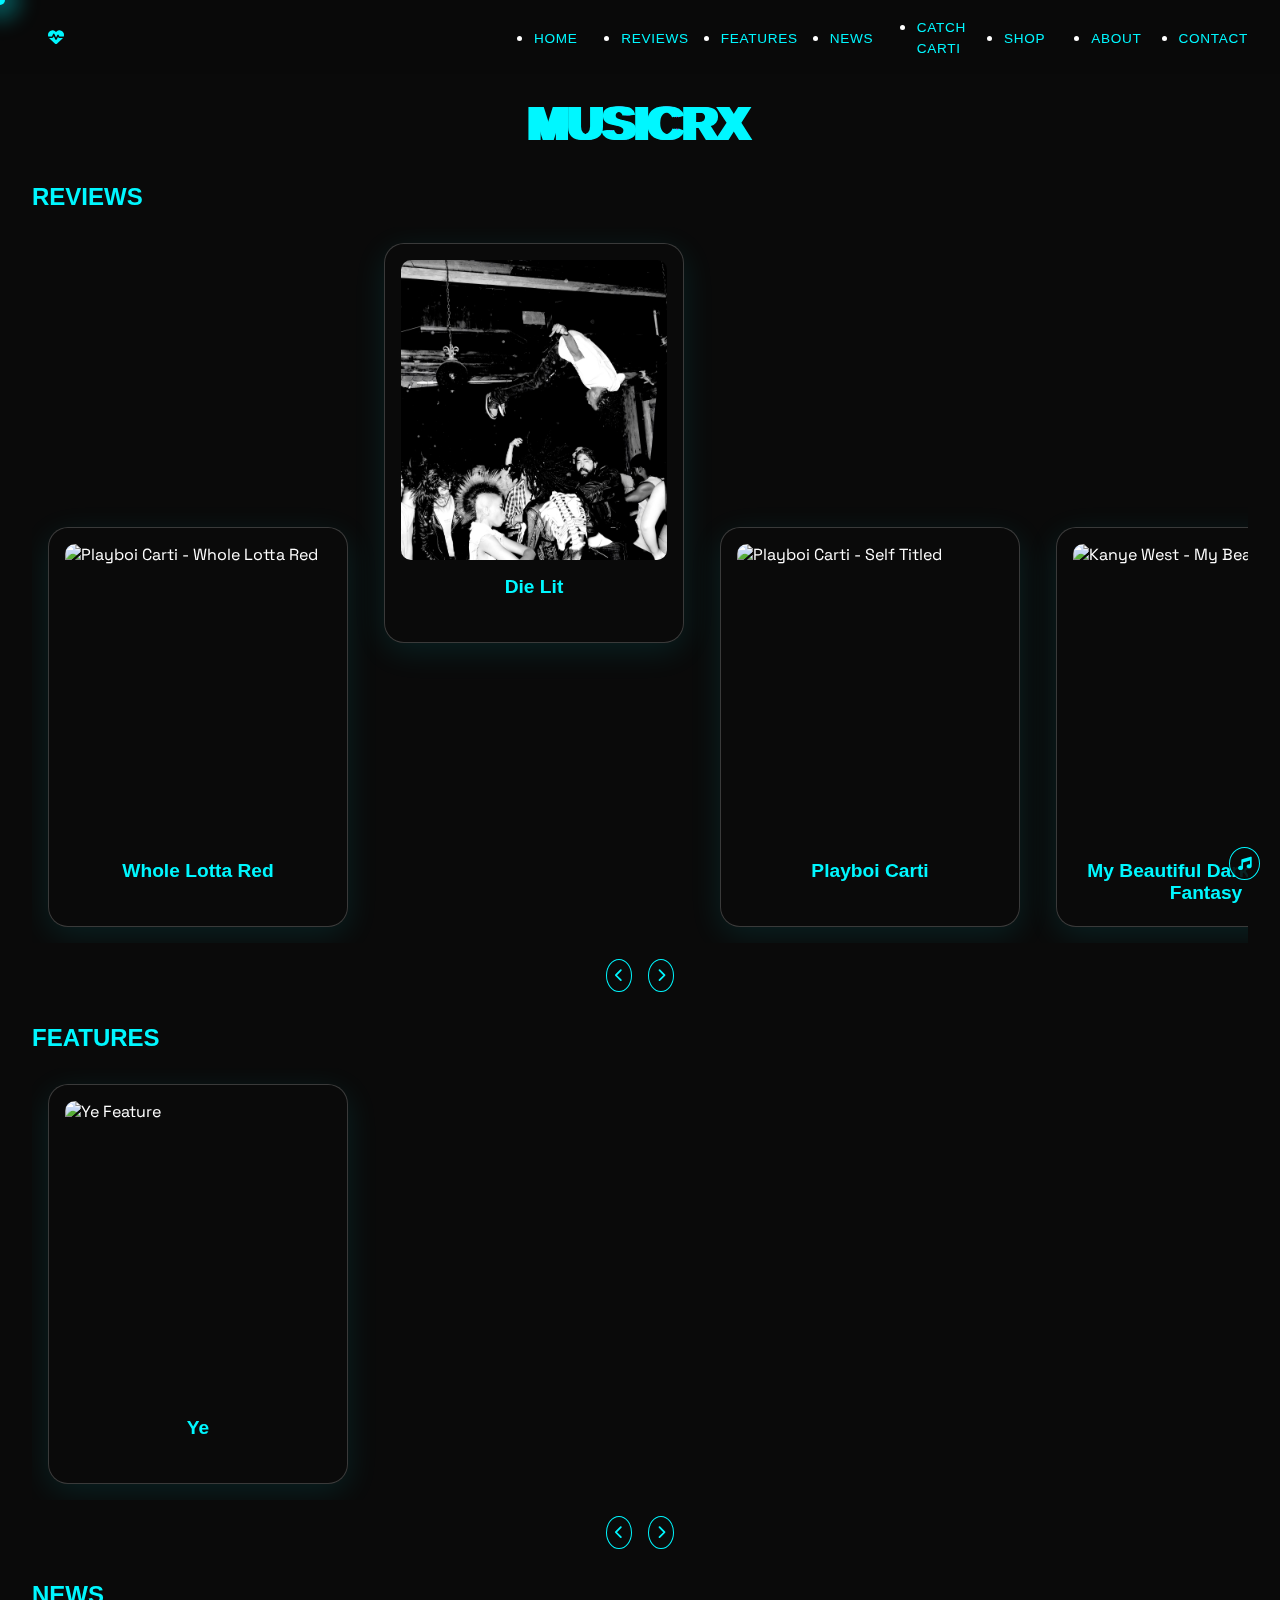
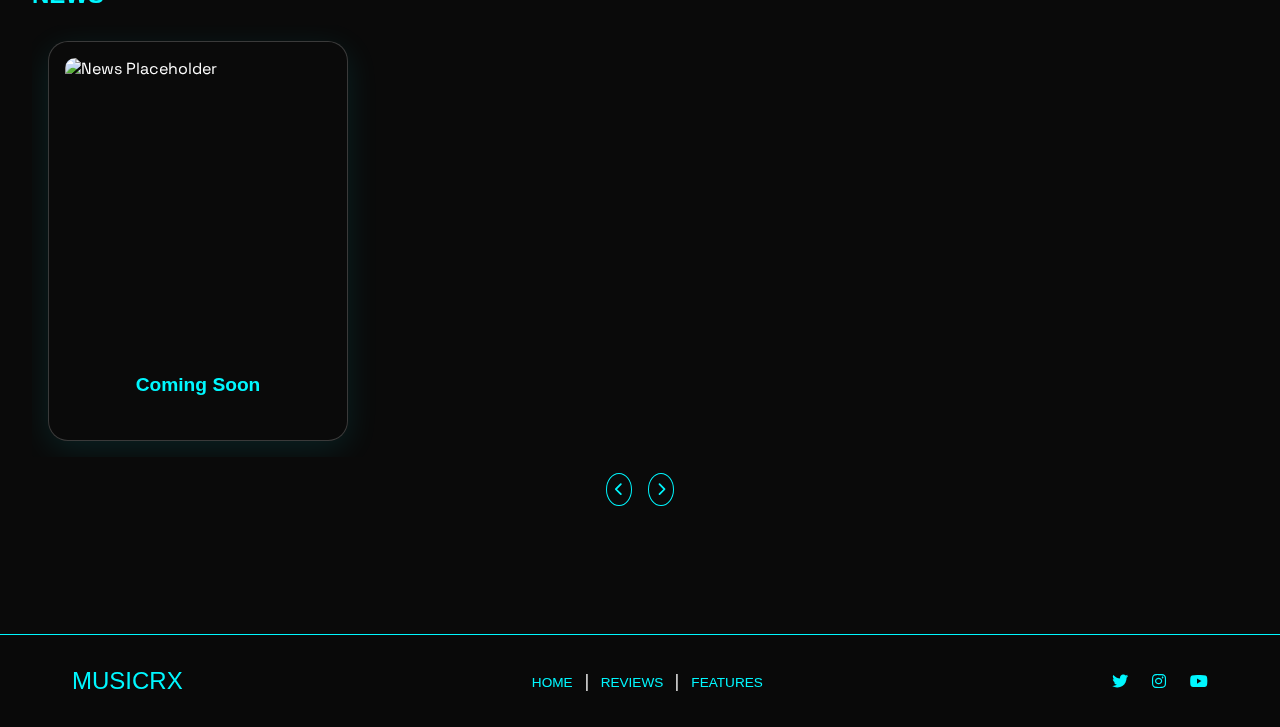
==== commit c9c19b76: "Update index.html" ====
--- a/index.html
+++ b/index.html
@@ -13,22 +13,17 @@
     <div id="cursor-blur"></div>
     <canvas id="universe"></canvas>
 
-    <!-- Navbar for Desktop and Mobile -->
+    <!-- Navbar -->
     <nav class="navbar">
         <div class="nav-logo">
-            <span class="musicrx-logo">MusicRx</span>
             <span class="logo-symbol"><i class="fas fa-heartbeat"></i></span>
         </div>
         <div class="hamburger"><i class="fas fa-bars"></i></div>
         <ul class="nav-links">
-            <li class="search-container desktop-only">
-                <input type="text" id="reviewSearch" placeholder="Search..." class="search-input">
-            </li>
             <li><a href="index.html" class="nav-link">Home</a></li>
             <li><a href="reviews.html" class="nav-link">Reviews</a></li>
             <li><a href="features.html" class="nav-link">Features</a></li>
             <li><a href="news.html" class="nav-link">News</a></li>
-            <li><a href="opinions.html" class="nav-link">Opinions</a></li>
             <li><a href="catchcarti.html" class="nav-link">Catch Carti</a></li>
             <li><a href="shop.html" class="nav-link">Shop</a></li>
             <li><a href="about.html" class="nav-link">About</a></li>
@@ -95,21 +90,6 @@
                 <button onclick="scroll('newsScroll', 300)"><i class="fas fa-chevron-right"></i></button>
             </div>
         </section>
-
-        <!-- Opinions Section -->
-        <section class="scroll-section">
-            <h2 class="section-title">Opinions</h2>
-            <div class="scroll-container" id="opinionsScroll">
-                <div class="glass-card" onclick="window.location.href='opinions.html'">
-                    <img src="placeholder-opinions.jpg" alt="Opinions Placeholder">
-                    <h3>Coming Soon</h3>
-                </div>
-            </div>
-            <div class="scroll-controls">
-                <button onclick="scroll('opinionsScroll', -300)"><i class="fas fa-chevron-left"></i></button>
-                <button onclick="scroll('opinionsScroll', 300)"><i class="fas fa-chevron-right"></i></button>
-            </div>
-        </section>
     </div>
 
     <audio id="bgMusic" loop>
--- a/style.css
+++ b/style.css
@@ -1,5 +1,5 @@
 :root {
-  --primary: #00f7ff;
+  --primary: #00f7ff; /* Cyan */
   --secondary: #ff00f7;
   --accent: #7B68EE;
   --dark: #0a0a0a;
@@ -41,295 +41,114 @@
   z-index: -2;
 }
 
-/* Desktop Sidebar */
-@media (min-width: 769px) {
-  .sidebar {
-    width: 60px;
-    background: rgba(10, 10, 10, 0.95);
-    backdrop-filter: blur(10px);
-    padding: 1rem 0;
-    position: fixed;
-    top: 0;
-    bottom: 0;
-    left: 0;
-    z-index: 1000;
-    border-right: 1px solid rgba(255, 255, 255, 0.1);
-    transition: width 0.3s ease;
-  }
-
-  .sidebar:hover {
-    width: 200px;
-  }
-
-  .sidebar-logo {
-    display: flex;
-    align-items: center;
-    justify-content: center;
-    margin-bottom: 2rem;
-    gap: 0.5rem;
-  }
-
-  .sidebar-logo .musicrx-logo {
-    font-size: 1.5rem;
-    color: var(--primary);
-    font-family: 'Syncopate', sans-serif;
-    text-transform: uppercase;
-    opacity: 0;
-    transition: opacity 0.3s ease;
-  }
-
-  .sidebar:hover .musicrx-logo {
-    opacity: 1;
-  }
-
-  .sidebar-logo .logo-symbol {
-    color: var(--primary);
-    font-size: 1.2rem;
-    animation: pulse-heart 1.5s ease-in-out infinite;
-  }
-
-  .sidebar-logo .logo-symbol i {
-    color: red;
-    transform-origin: center;
-    animation: heartbeatPulse 1s infinite;
-  }
-
-  @keyframes pulse-heart {
-    0%, 100% { color: var(--primary); transform: scale(1); }
-    50% { color: red; transform: scale(1.2); }
-  }
-
-  .sidebar-nav ul {
-    list-style: none;
-  }
-
-  .sidebar-nav ul li {
-    margin-bottom: 1.5rem;
-    text-align: center;
-  }
-
-  .sidebar-nav ul li a {
-    color: rgba(255, 255, 255, 0.8);
-    text-decoration: none;
-    font-size: 0.9rem;
-    display: flex;
-    align-items: center;
-    justify-content: center;
-    padding: 0.5rem;
-    border-radius: 5px;
-    transition: all 0.3s ease;
-    flex-direction: column;
-    font-family: 'Syncopate', sans-serif;
-    text-transform: uppercase;
-  }
-
-  .sidebar-nav ul li a i {
-    margin-bottom: 0.3rem;
-    font-size: 1.2rem;
-  }
-
-  .sidebar-nav ul li a span {
-    display: none;
-    opacity: 0;
-    transition: opacity 0.3s ease;
-  }
-
-  .sidebar:hover .sidebar-nav ul li a span {
-    display: inline;
-    opacity: 1;
-  }
-
-  .sidebar-nav ul li a:hover {
-    color: var(--primary);
-    background: rgba(255, 255, 255, 0.1);
-    text-shadow: 0 0 10px var(--primary);
-  }
-
-  .sidebar-actions {
-    margin-top: 2rem;
-    display: flex;
-    flex-direction: column;
-    gap: 1rem;
-    align-items: center;
-  }
-
-  .sidebar-actions button {
-    background: none;
-    border: none;
-    color: rgba(255, 255, 255, 0.8);
-    font-family: 'Syncopate', sans-serif;
-    text-transform: uppercase;
-    font-size: 0.9rem;
-    display: flex;
-    flex-direction: column;
-    align-items: center;
-    cursor: pointer;
-    transition: all 0.3s ease;
-  }
-
-  .sidebar-actions button i {
-    margin-bottom: 0.3rem;
-    font-size: 1.2rem;
-  }
-
-  .sidebar-actions button span {
-    display: none;
-    opacity: 0;
-    transition: opacity 0.3s ease;
-  }
-
-  .sidebar:hover .sidebar-actions button span {
-    display: inline;
-    opacity: 1;
-  }
-
-  .sidebar-actions button:hover {
-    color: var(--primary);
-    text-shadow: 0 0 10px var(--primary);
-  }
-
-  .main-content {
-    margin-left: 60px;
-    width: calc(100% - 60px);
-    transition: all 0.3s ease;
-  }
-
-  .sidebar:hover ~ .main-content {
-    margin-left: 200px;
-    width: calc(100% - 200px);
-  }
-
-  nav {
-    display: none;
-  }
-}
-
-/* Mobile Navbar */
-@media (max-width: 768px) {
-  .sidebar {
-    display: none;
-  }
-
-  nav {
-    position: fixed;
-    top: 0;
-    left: 0;
-    width: 100%;
-    background: rgba(10, 10, 10, 0.95);
-    backdrop-filter: blur(10px);
-    padding: 1rem;
-    z-index: 1000;
-    display: flex;
-    justify-content: space-between;
-    align-items: center;
-  }
-
-  .nav-logo {
-    display: flex;
-    align-items: center;
-    gap: 0.5rem;
-    margin-left: 1rem;
-  }
-
-  .nav-logo .musicrx-logo {
-    font-family: 'Syncopate', sans-serif;
-    font-size: 1.2rem;
-    color: var(--primary);
-    text-transform: uppercase;
-    animation: rgbGlow 3s infinite;
-  }
-
-  .nav-logo:hover .musicrx-logo {
-    animation: rgbGlow 3s infinite, heartbeatPulse 1s infinite;
-  }
-
-  .nav-logo .logo-symbol {
-    color: var(--primary);
-    animation: pulse 1s infinite;
-    display: flex;
-    align-items: center;
-    gap: 0.5rem;
-  }
-
-  .nav-logo .logo-symbol i {
-    color: red;
-    transform-origin: center;
-    animation: heartbeatPulse 1s infinite;
-  }
-
-  @keyframes rgbGlow {
-    0% { text-shadow: 0 0 10px #ff0000; }
-    33% { text-shadow: 0 0 10px #00ff00; }
-    66% { text-shadow: 0 0 10px #0000ff; }
-    100% { text-shadow: 0 0 10px #ff0000; }
-  }
-
-  @keyframes heartbeatPulse {
-    0% { transform: scale(1); }
-    25% { transform: scale(1.4); }
-    50% { transform: scale(1); }
-    75% { transform: scale(1.4); }
-    100% { transform: scale(1); }
-  }
-
-  @keyframes pulse {
-    0% { transform: scale(1); }
-    50% { transform: scale(1.1); }
-    100% { transform: scale(1); }
-  }
-
-  .hamburger {
-    color: var(--primary);
-    font-size: 24px;
-    cursor: pointer;
-    z-index: 1001;
-  }
-
-  .nav-links {
-    display: none;
-    position: absolute;
-    top: 100%;
-    right: 0;
-    background: rgba(10, 10, 10, 0.95);
-    backdrop-filter: blur(10px);
-    flex-direction: column;
-    gap: 1rem;
-    padding: 1rem;
-    border-radius: 0 0 10px 10px;
-    width: 200px;
-    z-index: 999;
-  }
-
-  .nav-links.active {
-    display: flex;
-  }
-
-  .nav-links li {
-    width: 100%;
-  }
-
-  .search-container {
-    width: 100%;
-    margin-bottom: 1rem;
-  }
-
-  .main-content {
-    margin-left: 0;
-    width: 100%;
-  }
-}
-
-.nav-links a {
-  color: var(--primary);
-  text-decoration: none;
-  font-size: 0.85rem;
-  font-family: 'Syncopate', sans-serif;
-  text-transform: uppercase;
-  letter-spacing: 0.05em;
-}
-
-.nav-links a:hover {
-  text-shadow: 0 0 10px var(--primary);
+/* Navbar */
+.navbar {
+  position: fixed;
+  top: 0;
+  left: 0;
+  width: 100%;
+  background: rgba(10, 10, 10, 0.95);
+  backdrop-filter: blur(10px);
+  padding: 1rem;
+  z-index: 1000;
+  display: flex;
+  justify-content: space-between;
+  align-items: center;
+  animation: rgbGlow 3s infinite;
+}
+
+.nav-logo {
+  display: flex;
+  align-items: center;
+  gap: 0.5rem;
+  margin-left: 1rem;
+}
+
+.nav-logo .musicrx-logo {
+  font-family: 'Syncopate', sans-serif;
+  font-size: 1.2rem;
+  color: var(--primary);
+  text-transform: uppercase;
+  animation: rgbGlow 3s infinite;
+}
+
+.nav-logo:hover .musicrx-logo {
+  animation: rgbGlow 3s infinite, heartbeatPulse 1s infinite;
+}
+
+.nav-logo .logo-symbol {
+  color: var(--primary);
+  animation: pulse 1s infinite;
+  display: flex;
+  align-items: center;
+  gap: 0.5rem;
+}
+
+.nav-logo .logo-symbol i {
+  color: var(--primary);
+  transform-origin: center;
+  animation: heartPulse 1s infinite;
+}
+
+@keyframes rgbGlow {
+  0% { box-shadow: 0 0 10px #ff0000; }
+  33% { box-shadow: 0 0 10px #00ff00; }
+  66% { box-shadow: 0 0 10px #0000ff; }
+  100% { box-shadow: 0 0 10px #ff0000; }
+}
+
+@keyframes heartbeatPulse {
+  0% { transform: scale(1); }
+  25% { transform: scale(1.4); }
+  50% { transform: scale(1); }
+  75% { transform: scale(1.4); }
+  100% { transform: scale(1); }
+}
+
+@keyframes pulse {
+  0% { transform: scale(1); }
+  50% { transform: scale(1.1); }
+  100% { transform: scale(1); }
+}
+
+@keyframes heartPulse {
+  0%, 100% { color: var(--primary); }
+  50% { color: red; }
+}
+
+.hamburger {
+  color: var(--primary);
+  font-size: 24px;
+  cursor: pointer;
+  z-index: 1001;
+}
+
+.nav-links {
+  display: none;
+  position: absolute;
+  top: 100%;
+  right: 0;
+  background: rgba(10, 10, 10, 0.95);
+  backdrop-filter: blur(10px);
+  flex-direction: column;
+  gap: 1rem;
+  padding: 1rem;
+  border-radius: 0 0 10px 10px;
+  width: 200px;
+  z-index: 999;
+}
+
+.nav-links.active {
+  display: flex;
+}
+
+.nav-links li {
+  width: 100%;
+}
+
+.search-container {
+  width: 100%;
+  margin-bottom: 1rem;
 }
 
 .search-input {
@@ -341,6 +160,7 @@
   color: white;
   font-family: 'Space Grotesk', sans-serif;
   transition: all 0.3s ease;
+  animation: rgbGlow 3s infinite;
 }
 
 .search-input:focus {
@@ -350,6 +170,61 @@
 
 .search-input::placeholder {
   color: rgba(255, 255, 255, 0.5);
+}
+
+.desktop-only {
+  display: none;
+}
+
+@media (min-width: 769px) {
+  .navbar {
+    justify-content: space-between;
+    padding: 1rem 2rem;
+  }
+
+  .hamburger {
+    display: none;
+  }
+
+  .nav-links {
+    display: flex;
+    position: static;
+    flex-direction: row;
+    align-items: center;
+    gap: 2rem;
+    padding: 0;
+    width: auto;
+    background: none;
+    backdrop-filter: none;
+    border-radius: 0;
+  }
+
+  .desktop-only {
+    display: block;
+  }
+
+  .search-container {
+    margin-bottom: 0;
+    width: 200px;
+  }
+
+  .main-content {
+    margin-left: 0;
+    width: 100%;
+  }
+}
+
+.nav-links a {
+  color: var(--primary);
+  text-decoration: none;
+  font-size: 0.85rem;
+  font-family: 'Syncopate', sans-serif;
+  text-transform: uppercase;
+  letter-spacing: 0.05em;
+}
+
+.nav-links a:hover {
+  text-shadow: 0 0 10px var(--primary);
 }
 
 /* Scroll Sections */
@@ -424,6 +299,10 @@
   font-size: 1.2rem;
   margin-top: 1rem;
   text-align: center;
+  white-space: normal;
+  word-wrap: break-word;
+  max-width: 100%;
+  padding: 0 0.5rem;
 }
 
 .scroll-controls {
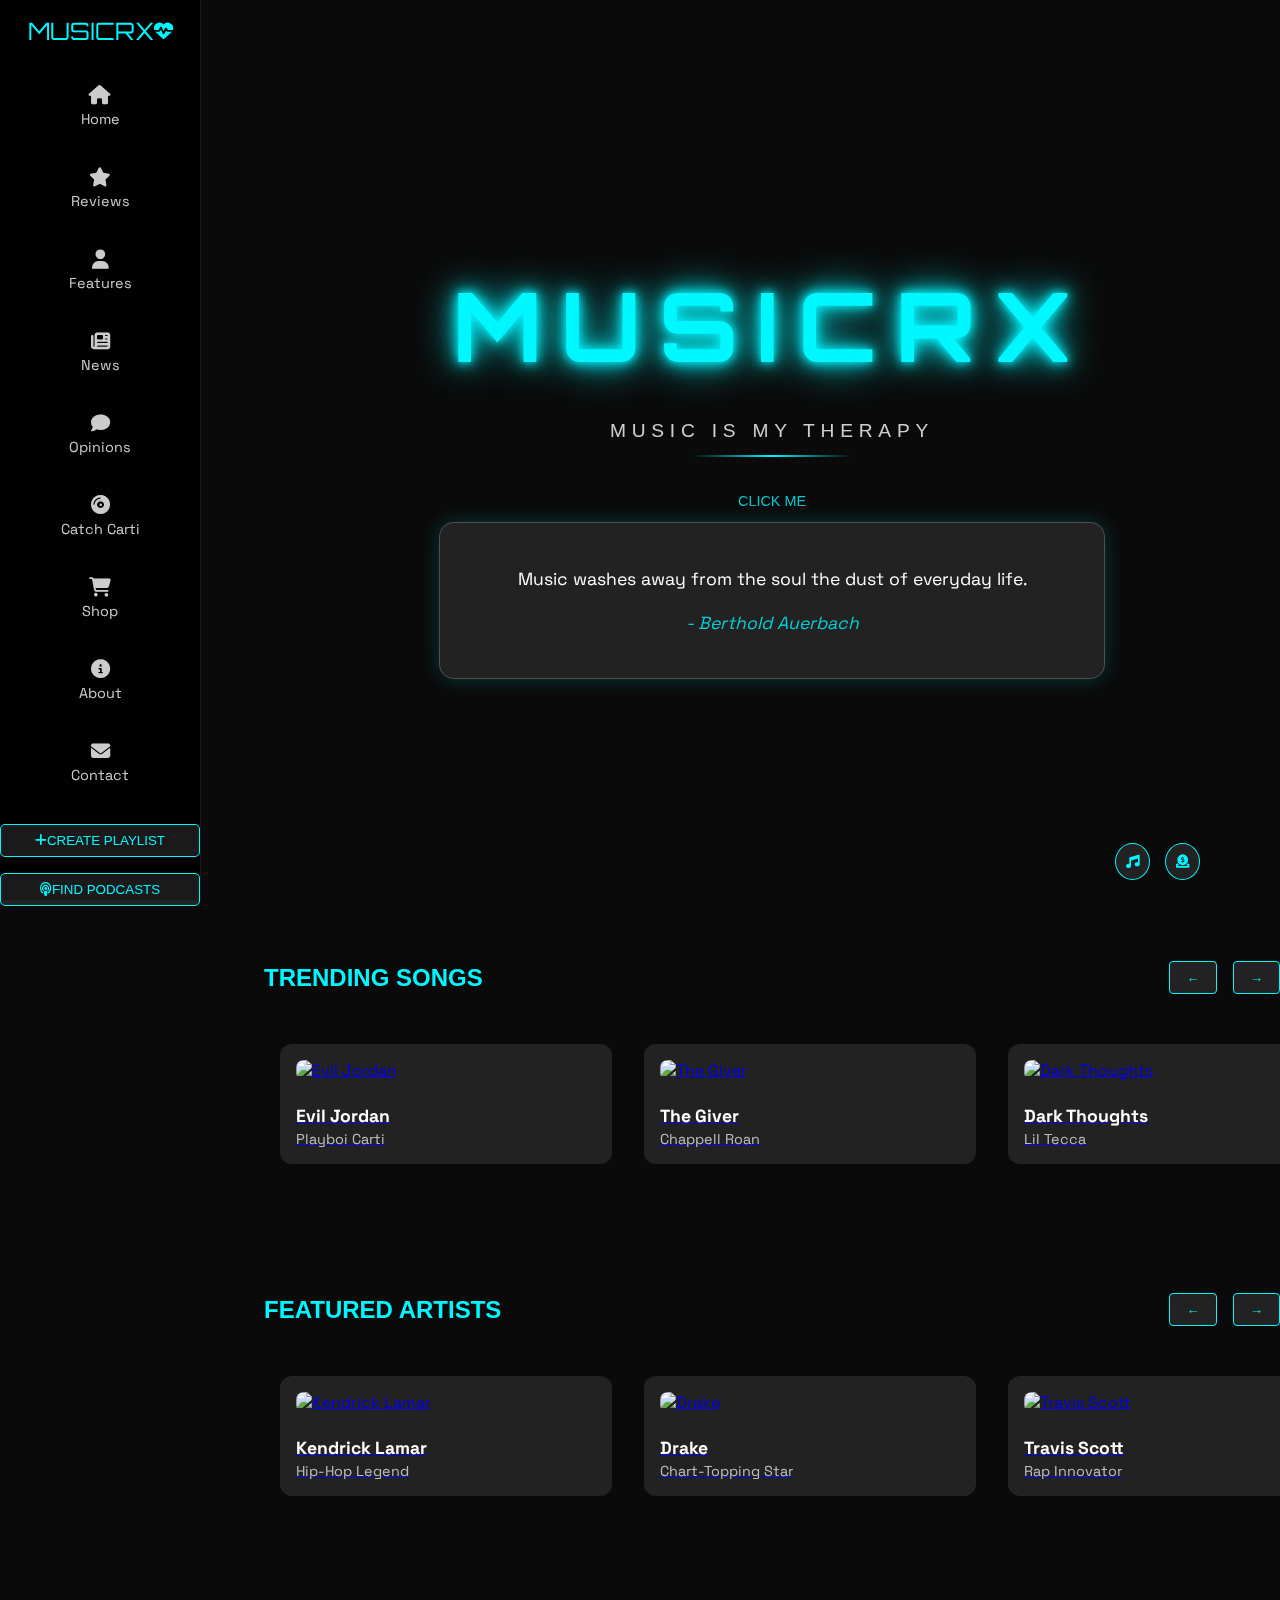
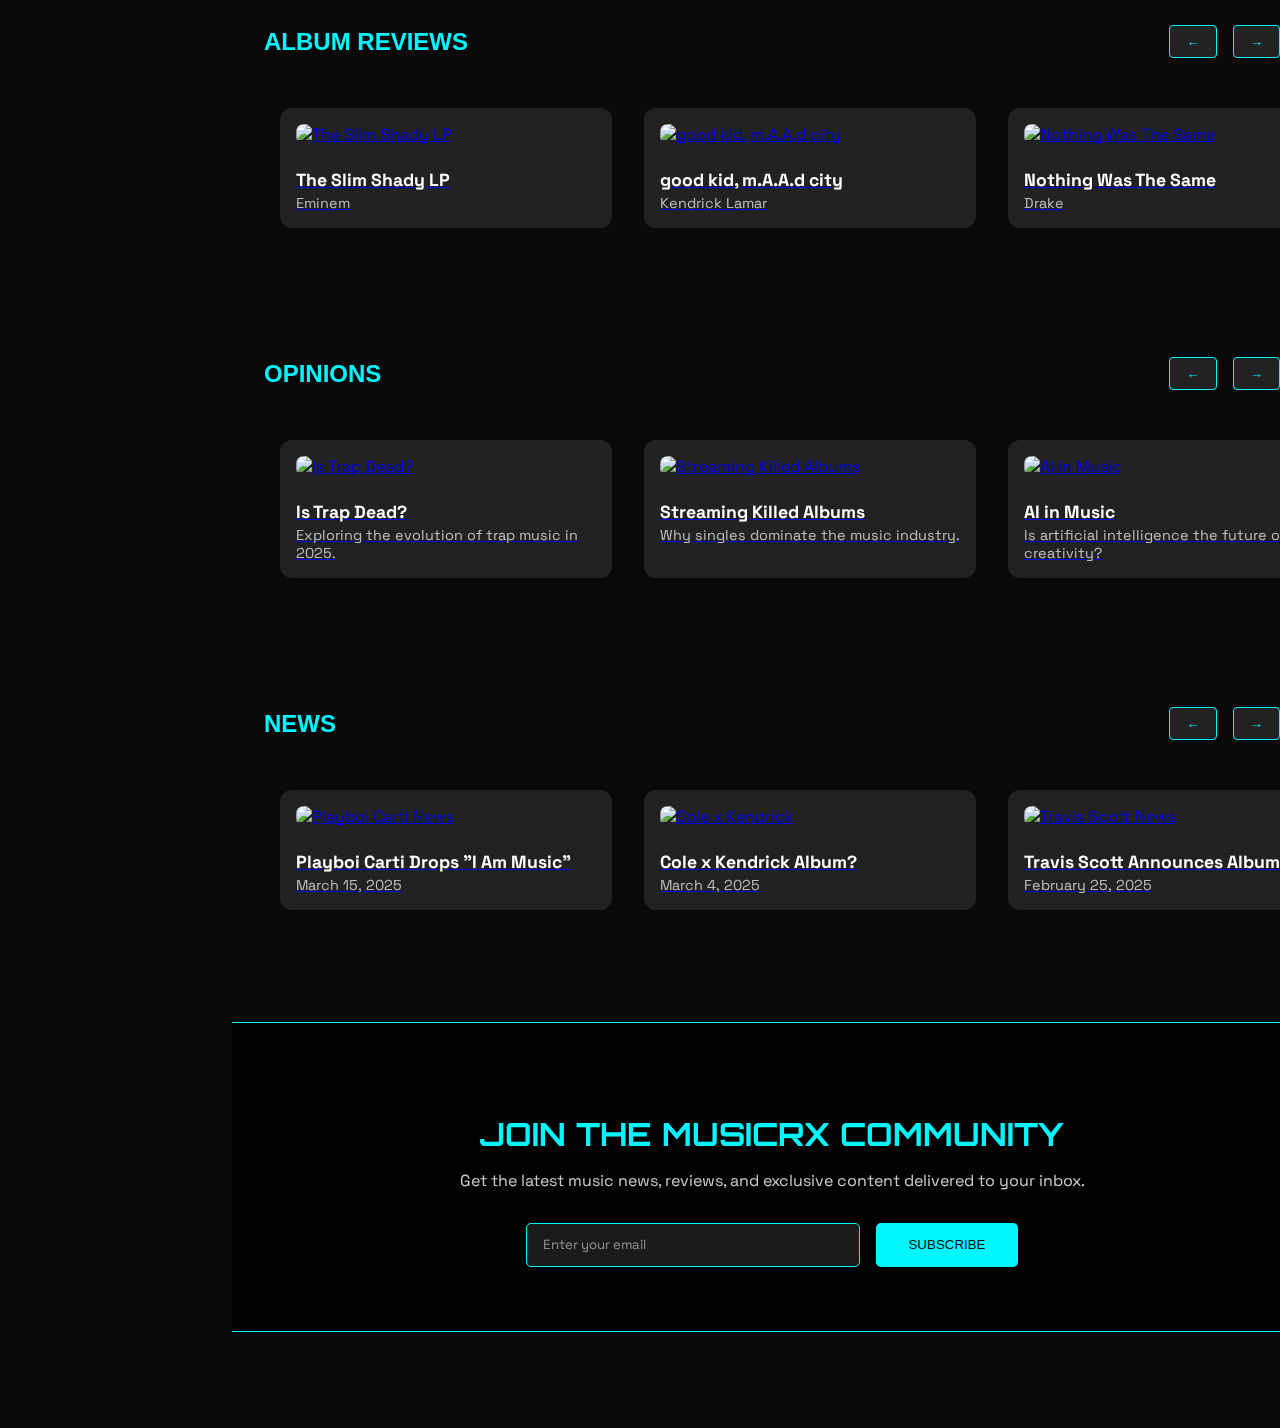
==== commit 8518b123: "Update index.html" ====
--- a/index.html
+++ b/index.html
@@ -3,121 +3,857 @@
 <head>
     <meta charset="UTF-8">
     <meta name="viewport" content="width=device-width, initial-scale=1.0">
-    <title>MusicRx - Home</title>
+    <title>MusicRx - The Ultimate Music Blog</title>
+    <script src="https://cdnjs.cloudflare.com/ajax/libs/three.js/r128/three.min.js"></script>
+    <script src="https://cdnjs.cloudflare.com/ajax/libs/gsap/3.12.0/gsap.min.js"></script>
+    <script src="https://cdnjs.cloudflare.com/ajax/libs/gsap/3.12.0/ScrollTrigger.min.js"></script>
     <link rel="stylesheet" href="https://cdnjs.cloudflare.com/ajax/libs/font-awesome/6.4.0/css/all.min.css">
-    <link href="https://fonts.googleapis.com/css2?family=Syncopate:wght@400;700&family=Space+Grotesk:wght@300;400;500;600&display=swap" rel="stylesheet">
-    <link rel="stylesheet" href="style.css">
+    <link href="https://fonts.googleapis.com/css2?family=Syncopate:wght@400;700&family=Space+Grotesk:wght@300;400;500;600&family=Orbitron:wght@400;700&display=swap" rel="stylesheet">
+    <style>
+        :root {
+            --primary: #00f7ff;
+            --secondary: #ff00f7;
+            --accent: #7B68EE;
+            --dark: #0a0a0a;
+            --glass: rgba(255, 255, 255, 0.1);
+            --glow: rgba(0, 247, 255, 0.5);
+        }
+
+        body {
+            margin: 0;
+            background: var(--dark);
+            font-family: 'Space Grotesk', sans-serif;
+            overflow-x: hidden;
+            min-height: 100vh;
+            display: flex;
+            flex-direction: column;
+        }
+
+        /* Starfield */
+        #universe {
+            position: fixed;
+            top: 0;
+            left: 0;
+            width: 100%;
+            height: 100%;
+            z-index: -2; /* Behind all content */
+        }
+
+        /* Sidebar */
+        .sidebar {
+            width: 60px;
+            background: rgba(0, 0, 0, 0.9);
+            padding: 1rem 0;
+            position: fixed;
+            top: 0;
+            bottom: 0;
+            left: 0;
+            z-index: 1000;
+            border-right: 1px solid rgba(255, 255, 255, 0.1);
+            transition: width 0.3s ease;
+        }
+
+        .sidebar:hover {
+            width: 200px;
+        }
+
+        .sidebar-logo {
+            display: flex;
+            align-items: center;
+            justify-content: center;
+            margin-bottom: 2rem;
+        }
+
+        .sidebar-logo .musicrx-logo {
+            font-size: 1.5rem;
+            color: var(--primary);
+            font-family: 'Orbitron', sans-serif;
+            text-transform: uppercase;
+            opacity: 0;
+            transition: opacity 0.3s ease;
+        }
+
+        .sidebar:hover .musicrx-logo {
+            opacity: 1;
+        }
+
+        .sidebar-logo .logo-symbol {
+            color: var(--primary);
+            font-size: 1.2rem;
+            animation: pulse-heart 1.5s ease-in-out infinite;
+        }
+
+        @keyframes pulse-heart {
+            0%, 100% { color: var(--primary); transform: scale(1); }
+            50% { color: red; transform: scale(1.2); }
+        }
+
+        .sidebar-nav ul {
+            list-style: none;
+            padding: 0;
+            margin: 0;
+        }
+
+        .sidebar-nav ul li {
+            margin-bottom: 1.5rem;
+            text-align: center;
+        }
+
+        .sidebar-nav ul li a {
+            color: rgba(255, 255, 255, 0.8);
+            text-decoration: none;
+            font-size: 0.9rem;
+            display: flex;
+            align-items: center;
+            justify-content: center;
+            padding: 0.5rem;
+            border-radius: 5px;
+            transition: all 0.3s ease;
+            flex-direction: column;
+        }
+
+        .sidebar-nav ul li a i {
+            margin-bottom: 0.3rem;
+            font-size: 1.2rem;
+        }
+
+        .sidebar-nav ul li a span {
+            display: none;
+            opacity: 0;
+            transition: opacity 0.3s ease;
+        }
+
+        .sidebar:hover .sidebar-nav ul li a span {
+            display: inline;
+            opacity: 1;
+        }
+
+        .sidebar-nav ul li a:hover {
+            color: var(--primary);
+            background: rgba(255, 255, 255, 0.1);
+            text-shadow: 0 0 10px var(--primary);
+        }
+
+        .sidebar-actions {
+            margin-top: 2rem;
+            text-align: center;
+        }
+
+        .sidebar-actions button {
+            background: var(--glass);
+            border: 1px solid var(--primary);
+            color: var(--primary);
+            padding: 0.5rem;
+            border-radius: 5px;
+            font-family: 'Syncopate', sans-serif;
+            text-transform: uppercase;
+            cursor: pointer;
+            transition: all 0.3s ease;
+            width: 40px;
+            margin: 0 auto 1rem;
+            display: flex;
+            justify-content: center;
+            align-items: center;
+        }
+
+        .sidebar:hover .sidebar-actions button {
+            width: 100%;
+        }
+
+        .sidebar-actions button i {
+            margin: 0;
+        }
+
+        .sidebar-actions button span {
+            display: none;
+            opacity: 0;
+            transition: opacity 0.3s ease;
+        }
+
+        .sidebar:hover .sidebar-actions button span {
+            display: inline;
+            opacity: 1;
+        }
+
+        .sidebar-actions button:hover {
+            background: var(--primary);
+            color: var(--dark);
+            box-shadow: 0 0 15px var(--primary);
+        }
+
+        /* Main Content */
+        .main-content {
+            margin-left: 60px;
+            width: calc(100% - 60px);
+            padding: 2rem;
+            position: relative;
+            z-index: 1; /* On top of starfield */
+            transition: margin-left 0.3s ease, width 0.3s ease;
+        }
+
+        .sidebar:hover ~ .main-content {
+            margin-left: 200px;
+            width: calc(100% - 200px);
+        }
+
+        /* Hero Section */
+        .hero {
+            height: 80vh;
+            display: flex;
+            flex-direction: column;
+            align-items: center;
+            justify-content: center;
+            padding: 4rem 2rem;
+            position: relative;
+        }
+
+        .glitch {
+            font-size: 6rem;
+            font-weight: 700;
+            letter-spacing: 0.2em;
+            text-transform: uppercase;
+            color: var(--primary);
+            text-shadow: 
+                0 0 10px var(--primary),
+                0 0 20px var(--primary),
+                0 0 40px var(--primary);
+            font-family: 'Orbitron', sans-serif;
+            margin-bottom: 1rem;
+            animation: glitchFade 3s ease-in-out infinite;
+        }
+
+        @keyframes glitchFade {
+            0%, 100% { opacity: 1; transform: translate(0, 0); }
+            50% { opacity: 0.8; transform: translate(2px, -2px); }
+        }
+
+        .heartbeat-text {
+            font-size: 1.2rem;
+            letter-spacing: 0.3em;
+            color: rgba(255, 255, 255, 0.8);
+            font-family: 'Syncopate', sans-serif;
+            text-transform: uppercase;
+            position: relative;
+            margin-bottom: 3rem;
+        }
+
+        .heartbeat-line {
+            position: absolute;
+            bottom: -15px;
+            left: 50%;
+            transform: translateX(-50%);
+            width: 50%;
+            height: 2px;
+            background: linear-gradient(90deg, transparent, var(--primary), transparent);
+            animation: heartMonitor 1.5s ease-in-out infinite;
+        }
+
+        @keyframes heartMonitor {
+            0% { transform: translateX(-50%) scaleX(0); opacity: 0; }
+            20% { transform: translateX(-50%) scaleX(0.3); opacity: 1; }
+            40% { transform: translateX(-50%) scaleX(1); opacity: 1; }
+            43% { transform: translateX(-50%) scaleX(0.6); }
+            46% { transform: translateX(-50%) scaleX(1.4); }
+            50% { transform: translateX(-50%) scaleX(0.2); }
+            60% { transform: translateX(-50%) scaleX(1); }
+            80% { transform: translateX(-50%) scaleX(0.3); }
+            100% { transform: translateX(-50%) scaleX(0); opacity: 0; }
+        }
+
+        /* Quote Machine */
+        .quote-container {
+            margin: 2rem 0;
+            background: var(--glass);
+            backdrop-filter: blur(15px);
+            border-radius: 15px;
+            border: 1px solid rgba(255, 255, 255, 0.2);
+            padding: 1.5rem 2rem;
+            max-width: 600px;
+            text-align: center;
+            transition: all 0.5s ease;
+            cursor: pointer;
+            box-shadow: 0 0 20px rgba(0, 247, 255, 0.2);
+            position: relative;
+        }
+
+        .quote-container:hover {
+            transform: scale(1.05);
+            box-shadow: 0 0 40px rgba(0, 247, 255, 0.4);
+            border-color: var(--primary);
+        }
+
+        .quote-prompt {
+            position: absolute;
+            top: -30px;
+            left: 50%;
+            transform: translateX(-50%);
+            color: var(--primary);
+            font-family: 'Syncopate', sans-serif;
+            font-size: 0.9rem;
+            text-transform: uppercase;
+            opacity: 0.8;
+            animation: pulse 2s infinite;
+        }
+
+        @keyframes pulse {
+            0%, 100% { opacity: 0.8; }
+            50% { opacity: 0.4; }
+        }
+
+        .quote-content {
+            font-size: 1.1rem;
+            line-height: 1.6;
+            color: white;
+            font-family: 'Space Grotesk', sans-serif;
+        }
+
+        .quote-content span {
+            display: inline-block;
+            transition: all 0.25s ease;
+        }
+
+        .quote-content span:hover {
+            color: var(--primary);
+            text-shadow: 
+                2px 2px var(--secondary),
+                -2px -2px var(--accent);
+            transform: translate(2px, -2px);
+        }
+
+        .quote-author {
+            margin-top: 1rem;
+            font-style: italic;
+            opacity: 0.8;
+            color: var(--primary);
+            font-family: 'Space Grotesk', sans-serif;
+        }
+
+        /* Scroll Sections */
+        .scroll-section {
+            padding: 2rem;
+            margin: 2rem 0;
+            width: 100%;
+            box-sizing: border-box;
+        }
+
+        .scroll-container {
+            display: flex;
+            overflow-x: auto;
+            gap: 2rem;
+            padding: 1rem;
+            scroll-behavior: smooth;
+            -webkit-overflow-scrolling: touch;
+            width: 100%;
+        }
+
+        .scroll-container::-webkit-scrollbar {
+            height: 8px;
+        }
+
+        .scroll-container::-webkit-scrollbar-track {
+            background: rgba(255, 255, 255, 0.1);
+            border-radius: 4px;
+        }
+
+        .scroll-container::-webkit-scrollbar-thumb {
+            background: var(--primary);
+            border-radius: 4px;
+        }
+
+        .scroll-item {
+            flex: 0 0 300px;
+            min-width: 300px;
+            background: var(--glass);
+            border-radius: 12px;
+            padding: 1rem;
+            transition: all 0.3s ease;
+        }
+
+        .scroll-item:hover {
+            transform: translateY(-5px);
+            box-shadow: 0 0 20px rgba(0, 247, 255, 0.3);
+        }
+
+        .scroll-item img {
+            width: 100%;
+            height: 200px;
+            object-fit: cover;
+            border-radius: 8px;
+            margin-bottom: 1rem;
+        }
+
+        .scroll-item h3 {
+            font-size: 1.1rem;
+            color: white;
+            margin: 0.5rem 0 0.2rem;
+            font-family: 'Space Grotesk', sans-serif;
+        }
+
+        .scroll-item p {
+            font-size: 0.9rem;
+            color: rgba(255, 255, 255, 0.7);
+            margin: 0;
+        }
+
+        .section-header {
+            display: flex;
+            justify-content: space-between;
+            align-items: center;
+            margin-bottom: 1rem;
+        }
+
+        .section-title {
+            color: var(--primary);
+            font-family: 'Syncopate', sans-serif;
+            text-transform: uppercase;
+            font-size: 1.5rem;
+        }
+
+        .scroll-nav {
+            display: flex;
+            gap: 1rem;
+        }
+
+        .scroll-button {
+            background: var(--glass);
+            border: 1px solid var(--primary);
+            color: var(--primary);
+            padding: 0.5rem 1rem;
+            border-radius: 4px;
+            cursor: pointer;
+            transition: all 0.3s ease;
+        }
+
+        .scroll-button:hover {
+            background: var(--primary);
+            color: var(--dark);
+        }
+
+        /* Back to Top Button */
+        #backToTop {
+            position: fixed;
+            bottom: 80px;
+            right: 20px;
+            background: var(--glass);
+            border: 1px solid var(--primary);
+            color: var(--primary);
+            padding: 0.8rem;
+            border-radius: 50%;
+            cursor: pointer;
+            display: none;
+            z-index: 1000;
+            transition: all 0.3s ease;
+        }
+
+        #backToTop:hover {
+            background: var(--primary);
+            color: var(--dark);
+            box-shadow: 0 0 20px var(--primary);
+        }
+
+        /* Toggle and Tip Buttons */
+        #musicToggle, #tipMachine {
+            position: fixed;
+            bottom: 20px;
+            right: 70px;
+            z-index: 1001;
+            background: var(--glass);
+            border: 1px solid var(--primary);
+            color: var(--primary);
+            padding: 10px;
+            border-radius: 50%;
+            cursor: pointer;
+            transition: all 0.3s ease;
+            margin-right: 60px; /* Space between buttons */
+        }
+
+        #tipMachine {
+            right: 20px; /* Position next to music toggle */
+        }
+
+        #musicToggle:hover, #tipMachine:hover {
+            background: var(--primary);
+            color: var(--dark);
+            box-shadow: 0 0 20px var(--primary);
+        }
+
+        /* Newsletter Signup */
+        .newsletter-section {
+            padding: 4rem 2rem;
+            background: rgba(0, 0, 0, 0.8);
+            text-align: center;
+            margin: 4rem 0;
+            border-top: 1px solid var(--primary);
+            border-bottom: 1px solid var(--primary);
+        }
+
+        .newsletter-section h2 {
+            color: var(--primary);
+            font-family: 'Orbitron', sans-serif;
+            text-transform: uppercase;
+            font-size: 2rem;
+            margin-bottom: 1rem;
+        }
+
+        .newsletter-section p {
+            color: rgba(255, 255, 255, 0.8);
+            margin-bottom: 2rem;
+        }
+
+        .newsletter-form {
+            display: flex;
+            justify-content: center;
+            gap: 1rem;
+            max-width: 600px;
+            margin: 0 auto;
+        }
+
+        .newsletter-form input {
+            padding: 0.8rem 1rem;
+            border: 1px solid var(--primary);
+            background: var(--glass);
+            color: white;
+            border-radius: 5px;
+            font-family: 'Space Grotesk', sans-serif;
+            width: 100%;
+            max-width: 300px;
+        }
+
+        .newsletter-form input::placeholder {
+            color: rgba(255, 255, 255, 0.5);
+        }
+
+        .newsletter-form button {
+            background: var(--primary);
+            border: none;
+            color: var(--dark);
+            padding: 0.8rem 2rem;
+            border-radius: 5px;
+            font-family: 'Syncopate', sans-serif;
+            text-transform: uppercase;
+            cursor: pointer;
+            transition: all 0.3s ease;
+        }
+
+        .newsletter-form button:hover {
+            background: var(--secondary);
+            box-shadow: 0 0 20px var(--secondary);
+        }
+
+        /* Responsive Adjustments */
+        @media (max-width: 768px) {
+            .sidebar {
+                width: 60px;
+            }
+
+            .main-content {
+                margin-left: 60px;
+                width: calc(100% - 60px);
+            }
+
+            .glitch {
+                font-size: 3rem;
+            }
+
+            .heartbeat-text {
+                font-size: 0.9rem;
+            }
+
+            .quote-container {
+                max-width: 90%;
+                padding: 1rem;
+            }
+
+            .scroll-section {
+                padding: 1rem;
+            }
+
+            .scroll-item {
+                flex: 0 0 250px;
+                min-width: 250px;
+            }
+
+            .section-title {
+                font-size: 1.2rem;
+            }
+
+            #musicToggle, #tipMachine {
+                bottom: 10px;
+                right: 70px;
+            }
+
+            #tipMachine {
+                right: 10px;
+            }
+        }
+    </style>
 </head>
 <body>
+    <!-- Music Toggle -->
+    <audio id="bgMusic" loop>
+        <source src="https://od.lk/s/MzhfMjg2MDQ2MDJf/veazy%20x%20dpbeats.mp3" type="audio/mpeg">
+    </audio>
+    <button id="musicToggle" style="position: fixed; bottom: 20px; right: 70px; z-index: 1001; background: var(--glass); border: 1px solid var(--primary); color: var(--primary); padding: 10px; border-radius: 50%; cursor: pointer; transition: all 0.3s ease;">
+        <i class="fas fa-music"></i>
+    </button>
+
+    <!-- Tip Machine Button -->
+    <button id="tipMachine" style="position: fixed; bottom: 20px; right: 20px; z-index: 1001; background: var(--glass); border: 1px solid var(--primary); color: var(--primary); padding: 10px; border-radius: 50%; cursor: pointer; transition: all 0.3s ease;">
+        <i class="fas fa-donate"></i>
+    </button>
+
+    <!-- Back to Top Button -->
+    <button id="backToTop">
+        <i class="fas fa-arrow-up"></i>
+    </button>
+
     <div id="cursor"></div>
     <div id="cursor-blur"></div>
     <canvas id="universe"></canvas>
 
-    <!-- Navbar -->
-    <nav class="navbar">
-        <div class="nav-logo">
-            <span class="logo-symbol"><i class="fas fa-heartbeat"></i></span>
+    <!-- Sidebar -->
+    <div class="sidebar">
+        <div class="sidebar-logo">
+            <div class="musicrx-logo">MusicRx</div>
+            <div class="logo-symbol">
+                <i class="fas fa-heartbeat"></i>
+            </div>
         </div>
-        <div class="hamburger"><i class="fas fa-bars"></i></div>
-        <ul class="nav-links">
-            <li><a href="index.html" class="nav-link">Home</a></li>
-            <li><a href="reviews.html" class="nav-link">Reviews</a></li>
-            <li><a href="features.html" class="nav-link">Features</a></li>
-            <li><a href="news.html" class="nav-link">News</a></li>
-            <li><a href="catchcarti.html" class="nav-link">Catch Carti</a></li>
-            <li><a href="shop.html" class="nav-link">Shop</a></li>
-            <li><a href="about.html" class="nav-link">About</a></li>
-            <li><a href="contact.html" class="nav-link">Contact</a></li>
-        </ul>
-    </nav>
-
-    <div class="container main-content">
-        <h1 class="glitch" data-text="MUSICRX">MUSICRX</h1>
-
-        <!-- Reviews Section -->
-        <section class="scroll-section">
-            <h2 class="section-title">Reviews</h2>
-            <div class="scroll-container" id="reviewsScroll">
-                <div class="glass-card" onclick="window.location.href='reviews.html#review-wlr'">
-                    <img src="red.jpeg" alt="Playboi Carti - Whole Lotta Red">
-                    <h3>Whole Lotta Red</h3>
+        <nav class="sidebar-nav">
+            <ul>
+                <li><a href="index.html"><i class="fas fa-home"></i> <span>Home</span></a></li>
+                <li><a href="reviews.html"><i class="fas fa-star"></i> <span>Reviews</span></a></li>
+                <li><a href="features.html"><i class="fas fa-user"></i> <span>Features</span></a></li>
+                <li><a href="news.html"><i class="fas fa-newspaper"></i> <span>News</span></a></li>
+                <li><a href="opinions.html"><i class="fas fa-comment"></i> <span>Opinions</span></a></li>
+                <li><a href="catchcarti.html"><i class="fas fa-compact-disc"></i> <span>Catch Carti</span></a></li>
+                <li><a href="shop.html"><i class="fas fa-shopping-cart"></i> <span>Shop</span></a></li>
+                <li><a href="about.html"><i class="fas fa-info-circle"></i> <span>About</span></a></li>
+                <li><a href="contact.html"><i class="fas fa-envelope"></i> <span>Contact</span></a></li>
+            </ul>
+        </nav>
+        <div class="sidebar-actions">
+            <button><i class="fas fa-plus"></i> <span>Create Playlist</span></button>
+            <button><i class="fas fa-podcast"></i> <span>Find Podcasts</span></button>
+        </div>
+    </div>
+
+    <!-- Main Content -->
+    <div class="main-content">
+        <section class="hero">
+            <h1 class="glitch" data-text="MusicRx">MusicRx</h1>
+            <p class="heartbeat-text">
+                MUSIC IS MY THERAPY
+                <span class="heartbeat-line"></span>
+            </p>
+            <div class="quote-container">
+                <div class="quote-prompt">Click Me</div>
+                <p class="quote-content">Music washes away from the soul the dust of everyday life. <span class="quote-author">- Berthold Auerbach</span></p>
+            </div>
+        </section>
+
+        <!-- Trending Songs -->
+        <section class="scroll-section" id="trending">
+            <div class="section-header">
+                <h2 class="section-title">Trending Songs</h2>
+                <div class="scroll-nav">
+                    <button class="scroll-button" onclick="scroll('trending-scroll', -300)">←</button>
+                    <button class="scroll-button" onclick="scroll('trending-scroll', 300)">→</button>
                 </div>
-                <div class="glass-card" onclick="window.location.href='reviews.html#review-dielit'">
-                    <img src="die.jpeg" alt="Playboi Carti - Die Lit">
-                    <h3>Die Lit</h3>
+            </div>
+            <div class="scroll-container" id="trending-scroll">
+                <a href="#" class="scroll-item">
+                    <img src="images/eviljordan.jpg" alt="Evil Jordan">
+                    <h3>Evil Jordan</h3>
+                    <p>Playboi Carti</p>
+                </a>
+                <a href="#" class="scroll-item">
+                    <img src="images/thegiver.jpg" alt="The Giver">
+                    <h3>The Giver</h3>
+                    <p>Chappell Roan</p>
+                </a>
+                <a href="#" class="scroll-item">
+                    <img src="images/darkthoughts.jpg" alt="Dark Thoughts">
+                    <h3>Dark Thoughts</h3>
+                    <p>Lil Tecca</p>
+                </a>
+            </div>
+        </section>
+
+        <!-- Featured Artists -->
+        <section class="scroll-section" id="featured-artists">
+            <div class="section-header">
+                <h2 class="section-title">Featured Artists</h2>
+                <div class="scroll-nav">
+                    <button class="scroll-button" onclick="scroll('featured-artists-scroll', -300)">←</button>
+                    <button class="scroll-button" onclick="scroll('featured-artists-scroll', 300)">→</button>
                 </div>
-                <div class="glass-card" onclick="window.location.href='reviews.html#review-carti'">
-                    <img src="selff.jpg" alt="Playboi Carti - Self Titled">
-                    <h3>Playboi Carti</h3>
+            </div>
+            <div class="scroll-container" id="featured-artists-scroll">
+                <a href="features-kendrick.html" class="scroll-item">
+                    <img src="images/kdot.jpeg" alt="Kendrick Lamar">
+                    <h3>Kendrick Lamar</h3>
+                    <p>Hip-Hop Legend</p>
+                </a>
+                <a href="features-drake.html" class="scroll-item">
+                    <img src="images/ap-drake2.jpeg" alt="Drake">
+                    <h3>Drake</h3>
+                    <p>Chart-Topping Star</p>
+                </a>
+                <a href="features-travis.html" class="scroll-item">
+                    <img src="images/flame.jpeg" alt="Travis Scott">
+                    <h3>Travis Scott</h3>
+                    <p>Rap Innovator</p>
+                </a>
+            </div>
+        </section>
+
+        <!-- Album Reviews -->
+        <section class="scroll-section" id="album-reviews">
+            <div class="section-header">
+                <h2 class="section-title">Album Reviews</h2>
+                <div class="scroll-nav">
+                    <button class="scroll-button" onclick="scroll('album-reviews-scroll', -300)">←</button>
+                    <button class="scroll-button" onclick="scroll('album-reviews-scroll', 300)">→</button>
                 </div>
-                <div class="glass-card" onclick="window.location.href='reviews.html#review-mbdtf'">
-                    <img src="mbdtff.jpeg" alt="Kanye West - My Beautiful Dark Twisted Fantasy">
-                    <h3>My Beautiful Dark Twisted Fantasy</h3>
+            </div>
+            <div class="scroll-container" id="album-reviews-scroll">
+                <a href="review-slim.html" class="scroll-item">
+                    <img src="images/marshallmathers.jpeg" alt="The Slim Shady LP">
+                    <h3>The Slim Shady LP</h3>
+                    <p>Eminem</p>
+                </a>
+                <a href="review-gkmc.html" class="scroll-item">
+                    <img src="images/gkmc3.jpeg" alt="good kid, m.A.A.d city">
+                    <h3>good kid, m.A.A.d city</h3>
+                    <p>Kendrick Lamar</p>
+                </a>
+                <a href="review-nwts.html" class="scroll-item">
+                    <img src="images/nwts.jpeg" alt="Nothing Was The Same">
+                    <h3>Nothing Was The Same</h3>
+                    <p>Drake</p>
+                </a>
+            </div>
+        </section>
+
+        <!-- Opinions -->
+        <section class="scroll-section" id="opinions">
+            <div class="section-header">
+                <h2 class="section-title">Opinions</h2>
+                <div class="scroll-nav">
+                    <button class="scroll-button" onclick="scroll('opinions-scroll', -300)">←</button>
+                    <button class="scroll-button" onclick="scroll('opinions-scroll', 300)">→</button>
                 </div>
             </div>
-            <div class="scroll-controls">
-                <button onclick="scroll('reviewsScroll', -300)"><i class="fas fa-chevron-left"></i></button>
-                <button onclick="scroll('reviewsScroll', 300)"><i class="fas fa-chevron-right"></i></button>
+            <div class="scroll-container" id="opinions-scroll">
+                <a href="opinions.html" class="scroll-item">
+                    <img src="images/trap.jpg" alt="Is Trap Dead?">
+                    <h3>Is Trap Dead?</h3>
+                    <p>Exploring the evolution of trap music in 2025.</p>
+                </a>
+                <a href="opinions.html" class="scroll-item">
+                    <img src="images/streaming.jpg" alt="Streaming Killed Albums">
+                    <h3>Streaming Killed Albums</h3>
+                    <p>Why singles dominate the music industry.</p>
+                </a>
+                <a href="opinions.html" class="scroll-item">
+                    <img src="images/ai.jpg" alt="AI in Music">
+                    <h3>AI in Music</h3>
+                    <p>Is artificial intelligence the future of creativity?</p>
+                </a>
             </div>
         </section>
 
-        <!-- Features Section -->
-        <section class="scroll-section">
-            <h2 class="section-title">Features</h2>
-            <div class="scroll-container" id="featuresScroll">
-                <div class="glass-card" onclick="window.location.href='features.html'">
-                    <img src="yeee.jpeg" alt="Ye Feature">
-                    <h3>Ye</h3>
+        <!-- News -->
+        <section class="scroll-section" id="news">
+            <div class="section-header">
+                <h2 class="section-title">News</h2>
+                <div class="scroll-nav">
+                    <button class="scroll-button" onclick="scroll('news-scroll', -300)">←</button>
+                    <button class="scroll-button" onclick="scroll('news-scroll', 300)">→</button>
                 </div>
             </div>
-            <div class="scroll-controls">
-                <button onclick="scroll('featuresScroll', -300)"><i class="fas fa-chevron-left"></i></button>
-                <button onclick="scroll('featuresScroll', 300)"><i class="fas fa-chevron-right"></i></button>
+            <div class="scroll-container" id="news-scroll">
+                <a href="news.html" class="scroll-item">
+                    <img src="images/carti-news.jpg" alt="Playboi Carti News">
+                    <h3>Playboi Carti Drops "I Am Music"</h3>
+                    <p>March 15, 2025</p>
+                </a>
+                <a href="news.html" class="scroll-item">
+                    <img src="images/cole-kendrick.jpg" alt="Cole x Kendrick">
+                    <h3>Cole x Kendrick Album?</h3>
+                    <p>March 4, 2025</p>
+                </a>
+                <a href="news.html" class="scroll-item">
+                    <img src="images/travis-news.jpg" alt="Travis Scott News">
+                    <h3>Travis Scott Announces Album</h3>
+                    <p>February 25, 2025</p>
+                </a>
             </div>
         </section>
 
-        <!-- News Section -->
-        <section class="scroll-section">
-            <h2 class="section-title">News</h2>
-            <div class="scroll-container" id="newsScroll">
-                <div class="glass-card" onclick="window.location.href='news.html'">
-                    <img src="placeholder-news.jpg" alt="News Placeholder">
-                    <h3>Coming Soon</h3>
-                </div>
-            </div>
-            <div class="scroll-controls">
-                <button onclick="scroll('newsScroll', -300)"><i class="fas fa-chevron-left"></i></button>
-                <button onclick="scroll('newsScroll', 300)"><i class="fas fa-chevron-right"></i></button>
-            </div>
+        <!-- Newsletter Signup Section -->
+        <section class="newsletter-section">
+            <h2>Join the MusicRx Community</h2>
+            <p>Get the latest music news, reviews, and exclusive content delivered to your inbox.</p>
+            <form class="newsletter-form">
+                <input type="email" placeholder="Enter your email" required>
+                <button type="submit">Subscribe</button>
+            </form>
         </section>
     </div>
 
-    <audio id="bgMusic" loop>
-        <source src="background-music.mp3" type="audio/mp3">
-    </audio>
-    <button id="musicToggle"><i class="fas fa-music"></i></button>
-
-    <footer class="site-footer">
-        <div class="footer-content">
-            <div class="footer-logo">
-                <span class="musicrx-logo">MusicRx</span>
-            </div>
-            <div class="footer-links">
-                <a href="index.html">Home</a> | 
-                <a href="reviews.html">Reviews</a> | 
-                <a href="features.html">Features</a>
-            </div>
-            <div class="social-links">
-                <a href="#" class="social-button"><i class="fab fa-twitter"></i></a>
-                <a href="#" class="social-button"><i class="fab fa-instagram"></i></a>
-                <a href="#" class="social-button"><i class="fab fa-youtube"></i></a>
-            </div>
-        </div>
-    </footer>
-
-    <script src="https://cdnjs.cloudflare.com/ajax/libs/three.js/r128/three.min.js"></script>
-    <script src="https://cdnjs.cloudflare.com/ajax/libs/gsap/3.12.5/gsap.min.js"></script>
-    <script src="https://cdnjs.cloudflare.com/ajax/libs/gsap/3.12.5/ScrollTrigger.min.js"></script>
     <script src="script.js"></script>
+    <script>
+        // Scroll function for horizontal scrolling sections
+        function scroll(elementId, amount) {
+            const container = document.getElementById(elementId);
+            container.scrollBy({ left: amount, behavior: 'smooth' });
+        }
+
+        // Quote Machine Click Handler
+        document.addEventListener('DOMContentLoaded', () => {
+            const quoteContainer = document.querySelector('.quote-container');
+            if (quoteContainer) {
+                quoteContainer.addEventListener('click', getNewQuote);
+                // Hide prompt after first click
+                quoteContainer.addEventListener('click', () => {
+                    const prompt = quoteContainer.querySelector('.quote-prompt');
+                    if (prompt) prompt.style.display = 'none';
+                }, { once: true });
+            }
+        });
+
+        // Back to Top Button Logic
+        document.addEventListener('DOMContentLoaded', () => {
+            const backToTop = document.getElementById('backToTop');
+            window.addEventListener('scroll', () => {
+                if (window.scrollY > 300) {
+                    backToTop.style.display = 'block';
+                } else {
+                    backToTop.style.display = 'none';
+                }
+            });
+
+            backToTop.addEventListener('click', () => {
+                window.scrollTo({
+                    top: 0,
+                    behavior: 'smooth'
+                });
+            });
+        });
+
+        // Newsletter Form Submission (Placeholder)
+        document.addEventListener('DOMContentLoaded', () => {
+            const newsletterForm = document.querySelector('.newsletter-form');
+            if (newsletterForm) {
+                newsletterForm.addEventListener('submit', (e) => {
+                    e.preventDefault();
+                    alert('Thank you for subscribing to MusicRx!');
+                    newsletterForm.reset();
+                });
+            }
+        });
+    </script>
 </body>
 </html>
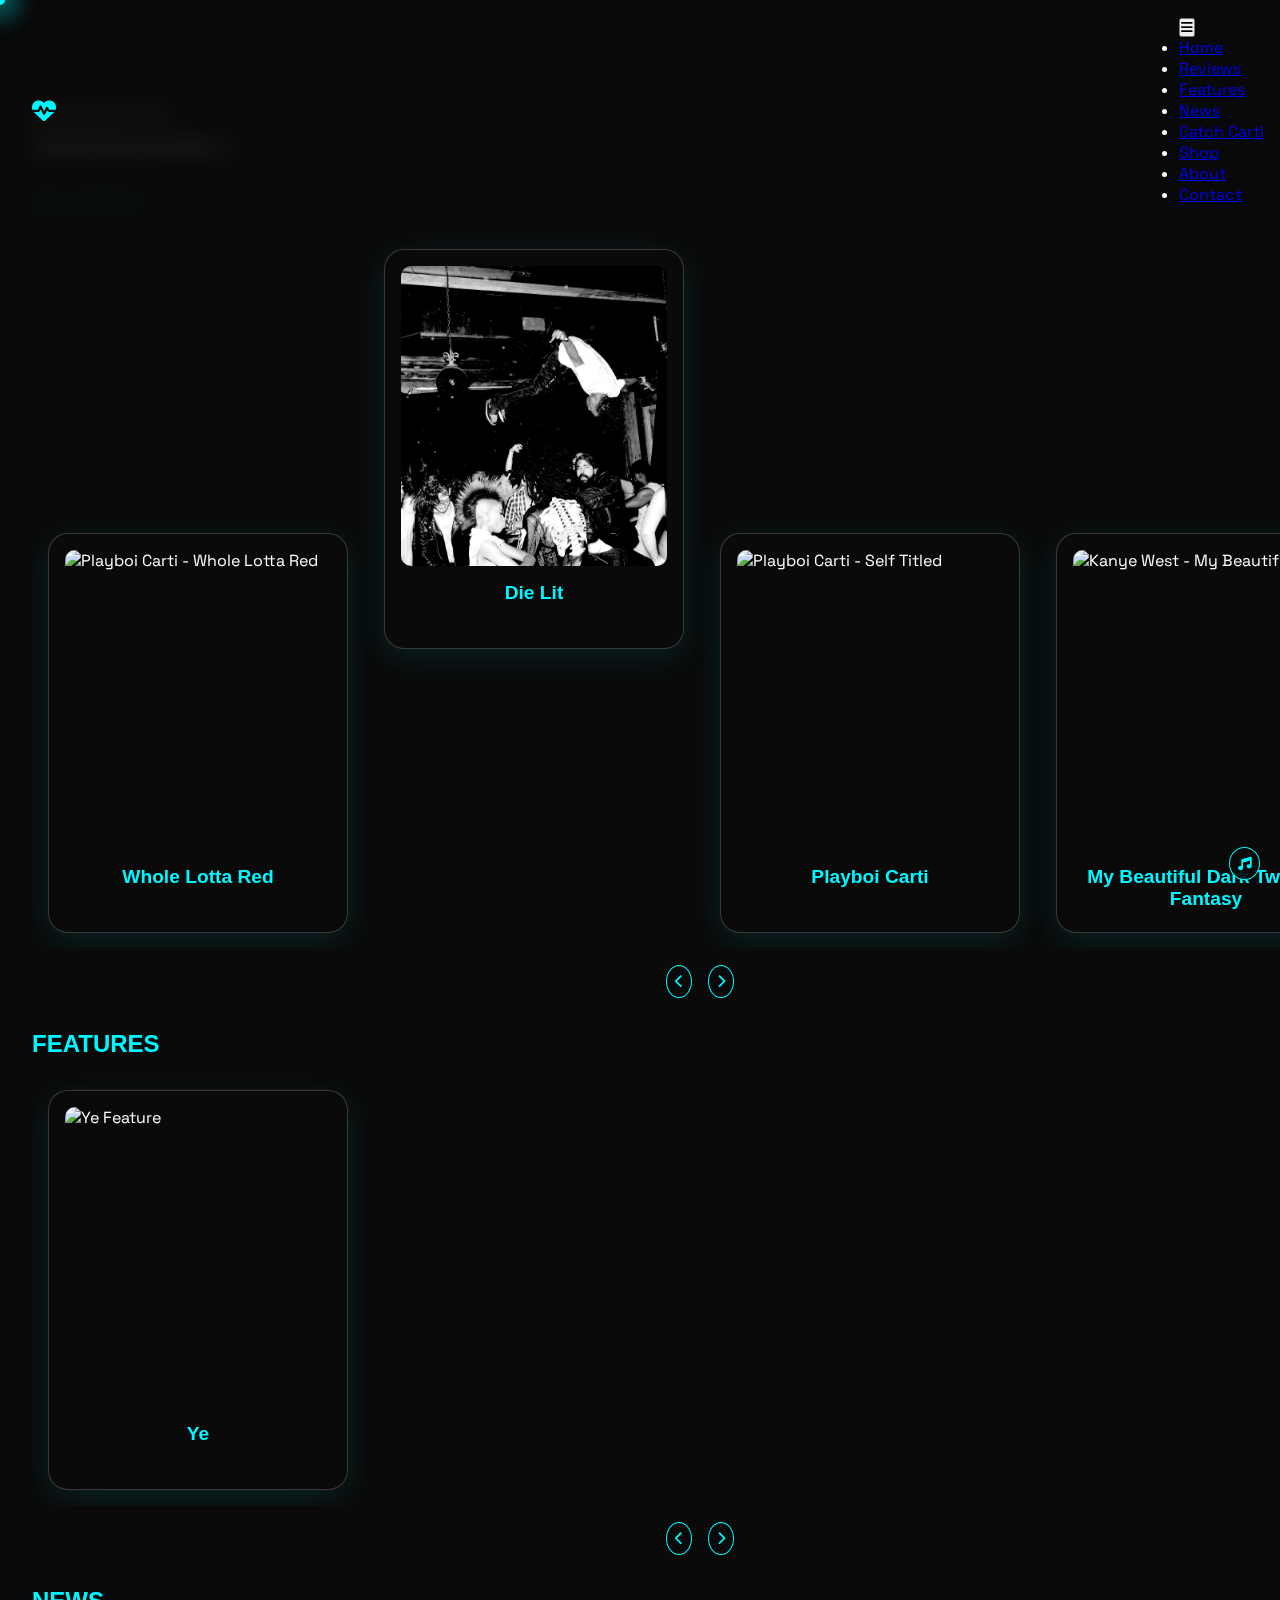
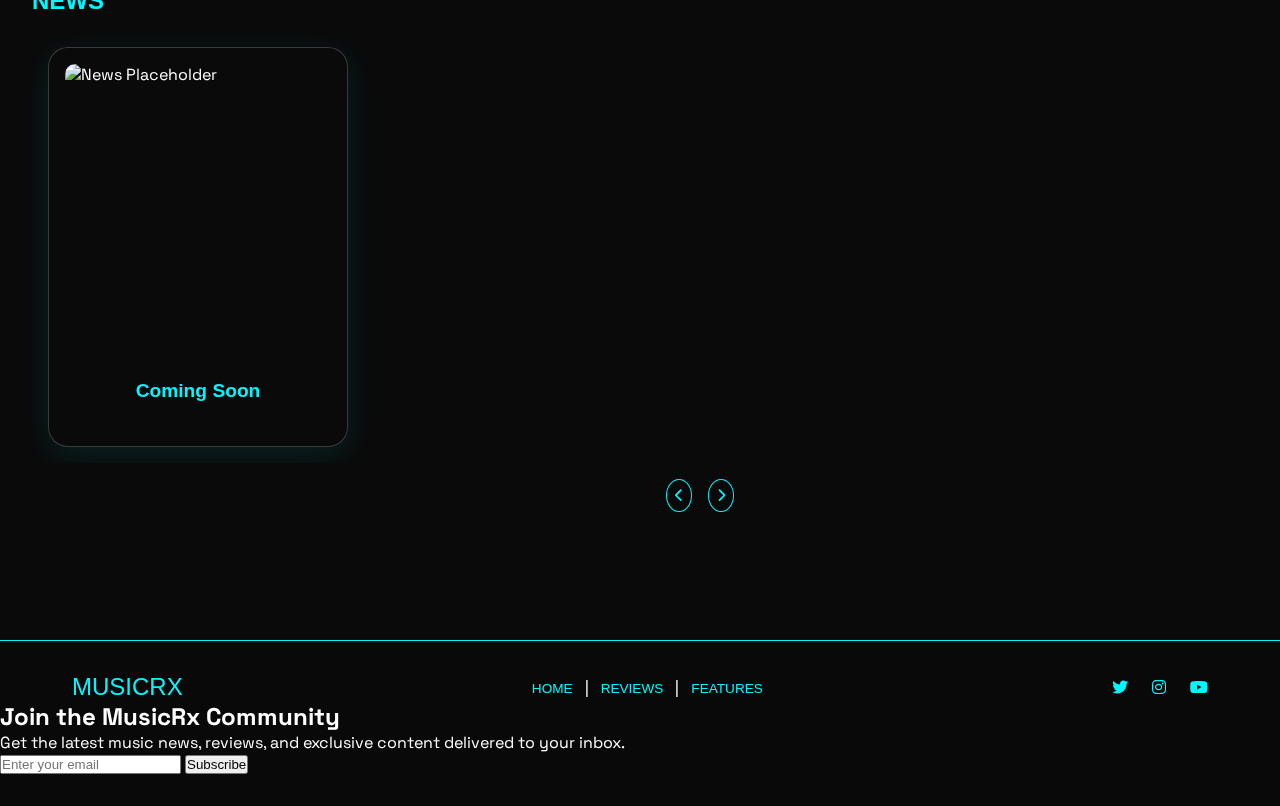
==== commit 0f5f8e65: "Update index.html" ====
--- a/index.html
+++ b/index.html
@@ -3,857 +3,139 @@
 <head>
     <meta charset="UTF-8">
     <meta name="viewport" content="width=device-width, initial-scale=1.0">
-    <title>MusicRx - The Ultimate Music Blog</title>
-    <script src="https://cdnjs.cloudflare.com/ajax/libs/three.js/r128/three.min.js"></script>
-    <script src="https://cdnjs.cloudflare.com/ajax/libs/gsap/3.12.0/gsap.min.js"></script>
-    <script src="https://cdnjs.cloudflare.com/ajax/libs/gsap/3.12.0/ScrollTrigger.min.js"></script>
+    <title>MusicRx - Home</title>
     <link rel="stylesheet" href="https://cdnjs.cloudflare.com/ajax/libs/font-awesome/6.4.0/css/all.min.css">
-    <link href="https://fonts.googleapis.com/css2?family=Syncopate:wght@400;700&family=Space+Grotesk:wght@300;400;500;600&family=Orbitron:wght@400;700&display=swap" rel="stylesheet">
-    <style>
-        :root {
-            --primary: #00f7ff;
-            --secondary: #ff00f7;
-            --accent: #7B68EE;
-            --dark: #0a0a0a;
-            --glass: rgba(255, 255, 255, 0.1);
-            --glow: rgba(0, 247, 255, 0.5);
-        }
-
-        body {
-            margin: 0;
-            background: var(--dark);
-            font-family: 'Space Grotesk', sans-serif;
-            overflow-x: hidden;
-            min-height: 100vh;
-            display: flex;
-            flex-direction: column;
-        }
-
-        /* Starfield */
-        #universe {
-            position: fixed;
-            top: 0;
-            left: 0;
-            width: 100%;
-            height: 100%;
-            z-index: -2; /* Behind all content */
-        }
-
-        /* Sidebar */
-        .sidebar {
-            width: 60px;
-            background: rgba(0, 0, 0, 0.9);
-            padding: 1rem 0;
-            position: fixed;
-            top: 0;
-            bottom: 0;
-            left: 0;
-            z-index: 1000;
-            border-right: 1px solid rgba(255, 255, 255, 0.1);
-            transition: width 0.3s ease;
-        }
-
-        .sidebar:hover {
-            width: 200px;
-        }
-
-        .sidebar-logo {
-            display: flex;
-            align-items: center;
-            justify-content: center;
-            margin-bottom: 2rem;
-        }
-
-        .sidebar-logo .musicrx-logo {
-            font-size: 1.5rem;
-            color: var(--primary);
-            font-family: 'Orbitron', sans-serif;
-            text-transform: uppercase;
-            opacity: 0;
-            transition: opacity 0.3s ease;
-        }
-
-        .sidebar:hover .musicrx-logo {
-            opacity: 1;
-        }
-
-        .sidebar-logo .logo-symbol {
-            color: var(--primary);
-            font-size: 1.2rem;
-            animation: pulse-heart 1.5s ease-in-out infinite;
-        }
-
-        @keyframes pulse-heart {
-            0%, 100% { color: var(--primary); transform: scale(1); }
-            50% { color: red; transform: scale(1.2); }
-        }
-
-        .sidebar-nav ul {
-            list-style: none;
-            padding: 0;
-            margin: 0;
-        }
-
-        .sidebar-nav ul li {
-            margin-bottom: 1.5rem;
-            text-align: center;
-        }
-
-        .sidebar-nav ul li a {
-            color: rgba(255, 255, 255, 0.8);
-            text-decoration: none;
-            font-size: 0.9rem;
-            display: flex;
-            align-items: center;
-            justify-content: center;
-            padding: 0.5rem;
-            border-radius: 5px;
-            transition: all 0.3s ease;
-            flex-direction: column;
-        }
-
-        .sidebar-nav ul li a i {
-            margin-bottom: 0.3rem;
-            font-size: 1.2rem;
-        }
-
-        .sidebar-nav ul li a span {
-            display: none;
-            opacity: 0;
-            transition: opacity 0.3s ease;
-        }
-
-        .sidebar:hover .sidebar-nav ul li a span {
-            display: inline;
-            opacity: 1;
-        }
-
-        .sidebar-nav ul li a:hover {
-            color: var(--primary);
-            background: rgba(255, 255, 255, 0.1);
-            text-shadow: 0 0 10px var(--primary);
-        }
-
-        .sidebar-actions {
-            margin-top: 2rem;
-            text-align: center;
-        }
-
-        .sidebar-actions button {
-            background: var(--glass);
-            border: 1px solid var(--primary);
-            color: var(--primary);
-            padding: 0.5rem;
-            border-radius: 5px;
-            font-family: 'Syncopate', sans-serif;
-            text-transform: uppercase;
-            cursor: pointer;
-            transition: all 0.3s ease;
-            width: 40px;
-            margin: 0 auto 1rem;
-            display: flex;
-            justify-content: center;
-            align-items: center;
-        }
-
-        .sidebar:hover .sidebar-actions button {
-            width: 100%;
-        }
-
-        .sidebar-actions button i {
-            margin: 0;
-        }
-
-        .sidebar-actions button span {
-            display: none;
-            opacity: 0;
-            transition: opacity 0.3s ease;
-        }
-
-        .sidebar:hover .sidebar-actions button span {
-            display: inline;
-            opacity: 1;
-        }
-
-        .sidebar-actions button:hover {
-            background: var(--primary);
-            color: var(--dark);
-            box-shadow: 0 0 15px var(--primary);
-        }
-
-        /* Main Content */
-        .main-content {
-            margin-left: 60px;
-            width: calc(100% - 60px);
-            padding: 2rem;
-            position: relative;
-            z-index: 1; /* On top of starfield */
-            transition: margin-left 0.3s ease, width 0.3s ease;
-        }
-
-        .sidebar:hover ~ .main-content {
-            margin-left: 200px;
-            width: calc(100% - 200px);
-        }
-
-        /* Hero Section */
-        .hero {
-            height: 80vh;
-            display: flex;
-            flex-direction: column;
-            align-items: center;
-            justify-content: center;
-            padding: 4rem 2rem;
-            position: relative;
-        }
-
-        .glitch {
-            font-size: 6rem;
-            font-weight: 700;
-            letter-spacing: 0.2em;
-            text-transform: uppercase;
-            color: var(--primary);
-            text-shadow: 
-                0 0 10px var(--primary),
-                0 0 20px var(--primary),
-                0 0 40px var(--primary);
-            font-family: 'Orbitron', sans-serif;
-            margin-bottom: 1rem;
-            animation: glitchFade 3s ease-in-out infinite;
-        }
-
-        @keyframes glitchFade {
-            0%, 100% { opacity: 1; transform: translate(0, 0); }
-            50% { opacity: 0.8; transform: translate(2px, -2px); }
-        }
-
-        .heartbeat-text {
-            font-size: 1.2rem;
-            letter-spacing: 0.3em;
-            color: rgba(255, 255, 255, 0.8);
-            font-family: 'Syncopate', sans-serif;
-            text-transform: uppercase;
-            position: relative;
-            margin-bottom: 3rem;
-        }
-
-        .heartbeat-line {
-            position: absolute;
-            bottom: -15px;
-            left: 50%;
-            transform: translateX(-50%);
-            width: 50%;
-            height: 2px;
-            background: linear-gradient(90deg, transparent, var(--primary), transparent);
-            animation: heartMonitor 1.5s ease-in-out infinite;
-        }
-
-        @keyframes heartMonitor {
-            0% { transform: translateX(-50%) scaleX(0); opacity: 0; }
-            20% { transform: translateX(-50%) scaleX(0.3); opacity: 1; }
-            40% { transform: translateX(-50%) scaleX(1); opacity: 1; }
-            43% { transform: translateX(-50%) scaleX(0.6); }
-            46% { transform: translateX(-50%) scaleX(1.4); }
-            50% { transform: translateX(-50%) scaleX(0.2); }
-            60% { transform: translateX(-50%) scaleX(1); }
-            80% { transform: translateX(-50%) scaleX(0.3); }
-            100% { transform: translateX(-50%) scaleX(0); opacity: 0; }
-        }
-
-        /* Quote Machine */
-        .quote-container {
-            margin: 2rem 0;
-            background: var(--glass);
-            backdrop-filter: blur(15px);
-            border-radius: 15px;
-            border: 1px solid rgba(255, 255, 255, 0.2);
-            padding: 1.5rem 2rem;
-            max-width: 600px;
-            text-align: center;
-            transition: all 0.5s ease;
-            cursor: pointer;
-            box-shadow: 0 0 20px rgba(0, 247, 255, 0.2);
-            position: relative;
-        }
-
-        .quote-container:hover {
-            transform: scale(1.05);
-            box-shadow: 0 0 40px rgba(0, 247, 255, 0.4);
-            border-color: var(--primary);
-        }
-
-        .quote-prompt {
-            position: absolute;
-            top: -30px;
-            left: 50%;
-            transform: translateX(-50%);
-            color: var(--primary);
-            font-family: 'Syncopate', sans-serif;
-            font-size: 0.9rem;
-            text-transform: uppercase;
-            opacity: 0.8;
-            animation: pulse 2s infinite;
-        }
-
-        @keyframes pulse {
-            0%, 100% { opacity: 0.8; }
-            50% { opacity: 0.4; }
-        }
-
-        .quote-content {
-            font-size: 1.1rem;
-            line-height: 1.6;
-            color: white;
-            font-family: 'Space Grotesk', sans-serif;
-        }
-
-        .quote-content span {
-            display: inline-block;
-            transition: all 0.25s ease;
-        }
-
-        .quote-content span:hover {
-            color: var(--primary);
-            text-shadow: 
-                2px 2px var(--secondary),
-                -2px -2px var(--accent);
-            transform: translate(2px, -2px);
-        }
-
-        .quote-author {
-            margin-top: 1rem;
-            font-style: italic;
-            opacity: 0.8;
-            color: var(--primary);
-            font-family: 'Space Grotesk', sans-serif;
-        }
-
-        /* Scroll Sections */
-        .scroll-section {
-            padding: 2rem;
-            margin: 2rem 0;
-            width: 100%;
-            box-sizing: border-box;
-        }
-
-        .scroll-container {
-            display: flex;
-            overflow-x: auto;
-            gap: 2rem;
-            padding: 1rem;
-            scroll-behavior: smooth;
-            -webkit-overflow-scrolling: touch;
-            width: 100%;
-        }
-
-        .scroll-container::-webkit-scrollbar {
-            height: 8px;
-        }
-
-        .scroll-container::-webkit-scrollbar-track {
-            background: rgba(255, 255, 255, 0.1);
-            border-radius: 4px;
-        }
-
-        .scroll-container::-webkit-scrollbar-thumb {
-            background: var(--primary);
-            border-radius: 4px;
-        }
-
-        .scroll-item {
-            flex: 0 0 300px;
-            min-width: 300px;
-            background: var(--glass);
-            border-radius: 12px;
-            padding: 1rem;
-            transition: all 0.3s ease;
-        }
-
-        .scroll-item:hover {
-            transform: translateY(-5px);
-            box-shadow: 0 0 20px rgba(0, 247, 255, 0.3);
-        }
-
-        .scroll-item img {
-            width: 100%;
-            height: 200px;
-            object-fit: cover;
-            border-radius: 8px;
-            margin-bottom: 1rem;
-        }
-
-        .scroll-item h3 {
-            font-size: 1.1rem;
-            color: white;
-            margin: 0.5rem 0 0.2rem;
-            font-family: 'Space Grotesk', sans-serif;
-        }
-
-        .scroll-item p {
-            font-size: 0.9rem;
-            color: rgba(255, 255, 255, 0.7);
-            margin: 0;
-        }
-
-        .section-header {
-            display: flex;
-            justify-content: space-between;
-            align-items: center;
-            margin-bottom: 1rem;
-        }
-
-        .section-title {
-            color: var(--primary);
-            font-family: 'Syncopate', sans-serif;
-            text-transform: uppercase;
-            font-size: 1.5rem;
-        }
-
-        .scroll-nav {
-            display: flex;
-            gap: 1rem;
-        }
-
-        .scroll-button {
-            background: var(--glass);
-            border: 1px solid var(--primary);
-            color: var(--primary);
-            padding: 0.5rem 1rem;
-            border-radius: 4px;
-            cursor: pointer;
-            transition: all 0.3s ease;
-        }
-
-        .scroll-button:hover {
-            background: var(--primary);
-            color: var(--dark);
-        }
-
-        /* Back to Top Button */
-        #backToTop {
-            position: fixed;
-            bottom: 80px;
-            right: 20px;
-            background: var(--glass);
-            border: 1px solid var(--primary);
-            color: var(--primary);
-            padding: 0.8rem;
-            border-radius: 50%;
-            cursor: pointer;
-            display: none;
-            z-index: 1000;
-            transition: all 0.3s ease;
-        }
-
-        #backToTop:hover {
-            background: var(--primary);
-            color: var(--dark);
-            box-shadow: 0 0 20px var(--primary);
-        }
-
-        /* Toggle and Tip Buttons */
-        #musicToggle, #tipMachine {
-            position: fixed;
-            bottom: 20px;
-            right: 70px;
-            z-index: 1001;
-            background: var(--glass);
-            border: 1px solid var(--primary);
-            color: var(--primary);
-            padding: 10px;
-            border-radius: 50%;
-            cursor: pointer;
-            transition: all 0.3s ease;
-            margin-right: 60px; /* Space between buttons */
-        }
-
-        #tipMachine {
-            right: 20px; /* Position next to music toggle */
-        }
-
-        #musicToggle:hover, #tipMachine:hover {
-            background: var(--primary);
-            color: var(--dark);
-            box-shadow: 0 0 20px var(--primary);
-        }
-
-        /* Newsletter Signup */
-        .newsletter-section {
-            padding: 4rem 2rem;
-            background: rgba(0, 0, 0, 0.8);
-            text-align: center;
-            margin: 4rem 0;
-            border-top: 1px solid var(--primary);
-            border-bottom: 1px solid var(--primary);
-        }
-
-        .newsletter-section h2 {
-            color: var(--primary);
-            font-family: 'Orbitron', sans-serif;
-            text-transform: uppercase;
-            font-size: 2rem;
-            margin-bottom: 1rem;
-        }
-
-        .newsletter-section p {
-            color: rgba(255, 255, 255, 0.8);
-            margin-bottom: 2rem;
-        }
-
-        .newsletter-form {
-            display: flex;
-            justify-content: center;
-            gap: 1rem;
-            max-width: 600px;
-            margin: 0 auto;
-        }
-
-        .newsletter-form input {
-            padding: 0.8rem 1rem;
-            border: 1px solid var(--primary);
-            background: var(--glass);
-            color: white;
-            border-radius: 5px;
-            font-family: 'Space Grotesk', sans-serif;
-            width: 100%;
-            max-width: 300px;
-        }
-
-        .newsletter-form input::placeholder {
-            color: rgba(255, 255, 255, 0.5);
-        }
-
-        .newsletter-form button {
-            background: var(--primary);
-            border: none;
-            color: var(--dark);
-            padding: 0.8rem 2rem;
-            border-radius: 5px;
-            font-family: 'Syncopate', sans-serif;
-            text-transform: uppercase;
-            cursor: pointer;
-            transition: all 0.3s ease;
-        }
-
-        .newsletter-form button:hover {
-            background: var(--secondary);
-            box-shadow: 0 0 20px var(--secondary);
-        }
-
-        /* Responsive Adjustments */
-        @media (max-width: 768px) {
-            .sidebar {
-                width: 60px;
-            }
-
-            .main-content {
-                margin-left: 60px;
-                width: calc(100% - 60px);
-            }
-
-            .glitch {
-                font-size: 3rem;
-            }
-
-            .heartbeat-text {
-                font-size: 0.9rem;
-            }
-
-            .quote-container {
-                max-width: 90%;
-                padding: 1rem;
-            }
-
-            .scroll-section {
-                padding: 1rem;
-            }
-
-            .scroll-item {
-                flex: 0 0 250px;
-                min-width: 250px;
-            }
-
-            .section-title {
-                font-size: 1.2rem;
-            }
-
-            #musicToggle, #tipMachine {
-                bottom: 10px;
-                right: 70px;
-            }
-
-            #tipMachine {
-                right: 10px;
-            }
-        }
-    </style>
+    <link href="https://fonts.googleapis.com/css2?family=Syncopate:wght@400;700&family=Space+Grotesk:wght@300;400;500;600&display=swap" rel="stylesheet">
+    <link rel="stylesheet" href="style.css">
 </head>
 <body>
-    <!-- Music Toggle -->
-    <audio id="bgMusic" loop>
-        <source src="https://od.lk/s/MzhfMjg2MDQ2MDJf/veazy%20x%20dpbeats.mp3" type="audio/mpeg">
-    </audio>
-    <button id="musicToggle" style="position: fixed; bottom: 20px; right: 70px; z-index: 1001; background: var(--glass); border: 1px solid var(--primary); color: var(--primary); padding: 10px; border-radius: 50%; cursor: pointer; transition: all 0.3s ease;">
-        <i class="fas fa-music"></i>
-    </button>
-
-    <!-- Tip Machine Button -->
-    <button id="tipMachine" style="position: fixed; bottom: 20px; right: 20px; z-index: 1001; background: var(--glass); border: 1px solid var(--primary); color: var(--primary); padding: 10px; border-radius: 50%; cursor: pointer; transition: all 0.3s ease;">
-        <i class="fas fa-donate"></i>
-    </button>
-
-    <!-- Back to Top Button -->
-    <button id="backToTop">
-        <i class="fas fa-arrow-up"></i>
-    </button>
-
     <div id="cursor"></div>
     <div id="cursor-blur"></div>
     <canvas id="universe"></canvas>
 
-    <!-- Sidebar -->
-    <div class="sidebar">
-        <div class="sidebar-logo">
-            <div class="musicrx-logo">MusicRx</div>
-            <div class="logo-symbol">
-                <i class="fas fa-heartbeat"></i>
+    <!-- Navbar -->
+    <nav class="navbar">
+        <div class="nav-logo">
+            <span class="logo-symbol"><i class="fas fa-heartbeat"></i></span>
+        </div>
+        <div class="dropdown">
+            <button class="dropdown-toggle"><i class="fas fa-bars"></i></button>
+            <ul class="dropdown-menu">
+                <li><a href="index.html" class="nav-link">Home</a></li>
+                <li><a href="reviews.html" class="nav-link">Reviews</a></li>
+                <li><a href="features.html" class="nav-link">Features</a></li>
+                <li><a href="news.html" class="nav-link">News</a></li>
+                <li><a href="catchcarti.html" class="nav-link">Catch Carti</a></li>
+                <li><a href="shop.html" class="nav-link">Shop</a></li>
+                <li><a href="about.html" class="nav-link">About</a></li>
+                <li><a href="contact.html" class="nav-link">Contact</a></li>
+            </ul>
+        </div>
+    </nav>
+
+    <div class="container main-content">
+        <h1 class="neon-title">MUSICRX</h1>
+
+        <!-- Magic Search Bar -->
+        <div class="magic-search">
+            <input type="text" id="magicInput" placeholder="Ask the Music Oracle...">
+            <button id="magicButton"><i class="fas fa-search"></i></button>
+            <p id="magicAnswer"></p>
+        </div>
+
+        <!-- Reviews Section -->
+        <section class="scroll-section">
+            <h2 class="section-title">Reviews</h2>
+            <div class="scroll-container" id="reviewsScroll">
+                <div class="glass-card" onclick="window.location.href='reviews.html#review-wlr'">
+                    <img src="red.jpeg" alt="Playboi Carti - Whole Lotta Red">
+                    <h3>Whole Lotta Red</h3>
+                </div>
+                <div class="glass-card" onclick="window.location.href='reviews.html#review-dielit'">
+                    <img src="die.jpeg" alt="Playboi Carti - Die Lit">
+                    <h3>Die Lit</h3>
+                </div>
+                <div class="glass-card" onclick="window.location.href='reviews.html#review-carti'">
+                    <img src="selff.jpg" alt="Playboi Carti - Self Titled">
+                    <h3>Playboi Carti</h3>
+                </div>
+                <div class="glass-card" onclick="window.location.href='reviews.html#review-mbdtf'">
+                    <img src="mbdtff.jpeg" alt="Kanye West - My Beautiful Dark Twisted Fantasy">
+                    <h3>My Beautiful Dark Twisted Fantasy</h3>
+                </div>
             </div>
-        </div>
-        <nav class="sidebar-nav">
-            <ul>
-                <li><a href="index.html"><i class="fas fa-home"></i> <span>Home</span></a></li>
-                <li><a href="reviews.html"><i class="fas fa-star"></i> <span>Reviews</span></a></li>
-                <li><a href="features.html"><i class="fas fa-user"></i> <span>Features</span></a></li>
-                <li><a href="news.html"><i class="fas fa-newspaper"></i> <span>News</span></a></li>
-                <li><a href="opinions.html"><i class="fas fa-comment"></i> <span>Opinions</span></a></li>
-                <li><a href="catchcarti.html"><i class="fas fa-compact-disc"></i> <span>Catch Carti</span></a></li>
-                <li><a href="shop.html"><i class="fas fa-shopping-cart"></i> <span>Shop</span></a></li>
-                <li><a href="about.html"><i class="fas fa-info-circle"></i> <span>About</span></a></li>
-                <li><a href="contact.html"><i class="fas fa-envelope"></i> <span>Contact</span></a></li>
-            </ul>
-        </nav>
-        <div class="sidebar-actions">
-            <button><i class="fas fa-plus"></i> <span>Create Playlist</span></button>
-            <button><i class="fas fa-podcast"></i> <span>Find Podcasts</span></button>
-        </div>
-    </div>
-
-    <!-- Main Content -->
-    <div class="main-content">
-        <section class="hero">
-            <h1 class="glitch" data-text="MusicRx">MusicRx</h1>
-            <p class="heartbeat-text">
-                MUSIC IS MY THERAPY
-                <span class="heartbeat-line"></span>
-            </p>
-            <div class="quote-container">
-                <div class="quote-prompt">Click Me</div>
-                <p class="quote-content">Music washes away from the soul the dust of everyday life. <span class="quote-author">- Berthold Auerbach</span></p>
+            <div class="scroll-controls">
+                <button onclick="scroll('reviewsScroll', -300)"><i class="fas fa-chevron-left"></i></button>
+                <button onclick="scroll('reviewsScroll', 300)"><i class="fas fa-chevron-right"></i></button>
             </div>
         </section>
 
-        <!-- Trending Songs -->
-        <section class="scroll-section" id="trending">
-            <div class="section-header">
-                <h2 class="section-title">Trending Songs</h2>
-                <div class="scroll-nav">
-                    <button class="scroll-button" onclick="scroll('trending-scroll', -300)">←</button>
-                    <button class="scroll-button" onclick="scroll('trending-scroll', 300)">→</button>
+        <!-- Features Section -->
+        <section class="scroll-section">
+            <h2 class="section-title">Features</h2>
+            <div class="scroll-container" id="featuresScroll">
+                <div class="glass-card" onclick="window.location.href='features.html'">
+                    <img src="yeee.jpeg" alt="Ye Feature">
+                    <h3>Ye</h3>
                 </div>
             </div>
-            <div class="scroll-container" id="trending-scroll">
-                <a href="#" class="scroll-item">
-                    <img src="images/eviljordan.jpg" alt="Evil Jordan">
-                    <h3>Evil Jordan</h3>
-                    <p>Playboi Carti</p>
-                </a>
-                <a href="#" class="scroll-item">
-                    <img src="images/thegiver.jpg" alt="The Giver">
-                    <h3>The Giver</h3>
-                    <p>Chappell Roan</p>
-                </a>
-                <a href="#" class="scroll-item">
-                    <img src="images/darkthoughts.jpg" alt="Dark Thoughts">
-                    <h3>Dark Thoughts</h3>
-                    <p>Lil Tecca</p>
-                </a>
+            <div class="scroll-controls">
+                <button onclick="scroll('featuresScroll', -300)"><i class="fas fa-chevron-left"></i></button>
+                <button onclick="scroll('featuresScroll', 300)"><i class="fas fa-chevron-right"></i></button>
             </div>
         </section>
 
-        <!-- Featured Artists -->
-        <section class="scroll-section" id="featured-artists">
-            <div class="section-header">
-                <h2 class="section-title">Featured Artists</h2>
-                <div class="scroll-nav">
-                    <button class="scroll-button" onclick="scroll('featured-artists-scroll', -300)">←</button>
-                    <button class="scroll-button" onclick="scroll('featured-artists-scroll', 300)">→</button>
+        <!-- News Section -->
+        <section class="scroll-section">
+            <h2 class="section-title">News</h2>
+            <div class="scroll-container" id="newsScroll">
+                <div class="glass-card" onclick="window.location.href='news.html'">
+                    <img src="placeholder-news.jpg" alt="News Placeholder">
+                    <h3>Coming Soon</h3>
                 </div>
             </div>
-            <div class="scroll-container" id="featured-artists-scroll">
-                <a href="features-kendrick.html" class="scroll-item">
-                    <img src="images/kdot.jpeg" alt="Kendrick Lamar">
-                    <h3>Kendrick Lamar</h3>
-                    <p>Hip-Hop Legend</p>
-                </a>
-                <a href="features-drake.html" class="scroll-item">
-                    <img src="images/ap-drake2.jpeg" alt="Drake">
-                    <h3>Drake</h3>
-                    <p>Chart-Topping Star</p>
-                </a>
-                <a href="features-travis.html" class="scroll-item">
-                    <img src="images/flame.jpeg" alt="Travis Scott">
-                    <h3>Travis Scott</h3>
-                    <p>Rap Innovator</p>
-                </a>
+            <div class="scroll-controls">
+                <button onclick="scroll('newsScroll', -300)"><i class="fas fa-chevron-left"></i></button>
+                <button onclick="scroll('newsScroll', 300)"><i class="fas fa-chevron-right"></i></button>
             </div>
         </section>
+    </div>
 
-        <!-- Album Reviews -->
-        <section class="scroll-section" id="album-reviews">
-            <div class="section-header">
-                <h2 class="section-title">Album Reviews</h2>
-                <div class="scroll-nav">
-                    <button class="scroll-button" onclick="scroll('album-reviews-scroll', -300)">←</button>
-                    <button class="scroll-button" onclick="scroll('album-reviews-scroll', 300)">→</button>
-                </div>
+    <!-- Footer -->
+    <footer class="site-footer">
+        <div class="footer-content">
+            <div class="footer-logo">
+                <span class="musicrx-logo">MusicRx</span>
             </div>
-            <div class="scroll-container" id="album-reviews-scroll">
-                <a href="review-slim.html" class="scroll-item">
-                    <img src="images/marshallmathers.jpeg" alt="The Slim Shady LP">
-                    <h3>The Slim Shady LP</h3>
-                    <p>Eminem</p>
-                </a>
-                <a href="review-gkmc.html" class="scroll-item">
-                    <img src="images/gkmc3.jpeg" alt="good kid, m.A.A.d city">
-                    <h3>good kid, m.A.A.d city</h3>
-                    <p>Kendrick Lamar</p>
-                </a>
-                <a href="review-nwts.html" class="scroll-item">
-                    <img src="images/nwts.jpeg" alt="Nothing Was The Same">
-                    <h3>Nothing Was The Same</h3>
-                    <p>Drake</p>
-                </a>
+            <div class="footer-links">
+                <a href="index.html">Home</a> | 
+                <a href="reviews.html">Reviews</a> | 
+                <a href="features.html">Features</a>
             </div>
-        </section>
-
-        <!-- Opinions -->
-        <section class="scroll-section" id="opinions">
-            <div class="section-header">
-                <h2 class="section-title">Opinions</h2>
-                <div class="scroll-nav">
-                    <button class="scroll-button" onclick="scroll('opinions-scroll', -300)">←</button>
-                    <button class="scroll-button" onclick="scroll('opinions-scroll', 300)">→</button>
-                </div>
+            <div class="social-links">
+                <a href="#" class="social-button"><i class="fab fa-twitter"></i></a>
+                <a href="#" class="social-button"><i class="fab fa-instagram"></i></a>
+                <a href="#" class="social-button"><i class="fab fa-youtube"></i></a>
             </div>
-            <div class="scroll-container" id="opinions-scroll">
-                <a href="opinions.html" class="scroll-item">
-                    <img src="images/trap.jpg" alt="Is Trap Dead?">
-                    <h3>Is Trap Dead?</h3>
-                    <p>Exploring the evolution of trap music in 2025.</p>
-                </a>
-                <a href="opinions.html" class="scroll-item">
-                    <img src="images/streaming.jpg" alt="Streaming Killed Albums">
-                    <h3>Streaming Killed Albums</h3>
-                    <p>Why singles dominate the music industry.</p>
-                </a>
-                <a href="opinions.html" class="scroll-item">
-                    <img src="images/ai.jpg" alt="AI in Music">
-                    <h3>AI in Music</h3>
-                    <p>Is artificial intelligence the future of creativity?</p>
-                </a>
-            </div>
-        </section>
-
-        <!-- News -->
-        <section class="scroll-section" id="news">
-            <div class="section-header">
-                <h2 class="section-title">News</h2>
-                <div class="scroll-nav">
-                    <button class="scroll-button" onclick="scroll('news-scroll', -300)">←</button>
-                    <button class="scroll-button" onclick="scroll('news-scroll', 300)">→</button>
-                </div>
-            </div>
-            <div class="scroll-container" id="news-scroll">
-                <a href="news.html" class="scroll-item">
-                    <img src="images/carti-news.jpg" alt="Playboi Carti News">
-                    <h3>Playboi Carti Drops "I Am Music"</h3>
-                    <p>March 15, 2025</p>
-                </a>
-                <a href="news.html" class="scroll-item">
-                    <img src="images/cole-kendrick.jpg" alt="Cole x Kendrick">
-                    <h3>Cole x Kendrick Album?</h3>
-                    <p>March 4, 2025</p>
-                </a>
-                <a href="news.html" class="scroll-item">
-                    <img src="images/travis-news.jpg" alt="Travis Scott News">
-                    <h3>Travis Scott Announces Album</h3>
-                    <p>February 25, 2025</p>
-                </a>
-            </div>
-        </section>
-
-        <!-- Newsletter Signup Section -->
-        <section class="newsletter-section">
+        </div>
+        <div class="newsletter-section">
             <h2>Join the MusicRx Community</h2>
             <p>Get the latest music news, reviews, and exclusive content delivered to your inbox.</p>
             <form class="newsletter-form">
                 <input type="email" placeholder="Enter your email" required>
                 <button type="submit">Subscribe</button>
             </form>
-        </section>
-    </div>
+        </div>
+    </footer>
 
+    <audio id="bgMusic" loop>
+        <source src="background-music.mp3" type="audio/mp3">
+    </audio>
+    <button id="musicToggle"><i class="fas fa-music"></i></button>
+
+    <script src="https://cdnjs.cloudflare.com/ajax/libs/three.js/r128/three.min.js"></script>
+    <script src="https://cdnjs.cloudflare.com/ajax/libs/gsap/3.12.5/gsap.min.js"></script>
+    <script src="https://cdnjs.cloudflare.com/ajax/libs/gsap/3.12.5/ScrollTrigger.min.js"></script>
     <script src="script.js"></script>
-    <script>
-        // Scroll function for horizontal scrolling sections
-        function scroll(elementId, amount) {
-            const container = document.getElementById(elementId);
-            container.scrollBy({ left: amount, behavior: 'smooth' });
-        }
-
-        // Quote Machine Click Handler
-        document.addEventListener('DOMContentLoaded', () => {
-            const quoteContainer = document.querySelector('.quote-container');
-            if (quoteContainer) {
-                quoteContainer.addEventListener('click', getNewQuote);
-                // Hide prompt after first click
-                quoteContainer.addEventListener('click', () => {
-                    const prompt = quoteContainer.querySelector('.quote-prompt');
-                    if (prompt) prompt.style.display = 'none';
-                }, { once: true });
-            }
-        });
-
-        // Back to Top Button Logic
-        document.addEventListener('DOMContentLoaded', () => {
-            const backToTop = document.getElementById('backToTop');
-            window.addEventListener('scroll', () => {
-                if (window.scrollY > 300) {
-                    backToTop.style.display = 'block';
-                } else {
-                    backToTop.style.display = 'none';
-                }
-            });
-
-            backToTop.addEventListener('click', () => {
-                window.scrollTo({
-                    top: 0,
-                    behavior: 'smooth'
-                });
-            });
-        });
-
-        // Newsletter Form Submission (Placeholder)
-        document.addEventListener('DOMContentLoaded', () => {
-            const newsletterForm = document.querySelector('.newsletter-form');
-            if (newsletterForm) {
-                newsletterForm.addEventListener('submit', (e) => {
-                    e.preventDefault();
-                    alert('Thank you for subscribing to MusicRx!');
-                    newsletterForm.reset();
-                });
-            }
-        });
-    </script>
 </body>
 </html>
--- a/style.css
+++ b/style.css
@@ -0,0 +1,381 @@
+:root {
+  --primary: #00f7ff; /* Cyan */
+  --secondary: #ff00f7;
+  --accent: #7B68EE;
+  --dark: #0a0a0a;
+  --glass: rgba(255, 255, 255, 0.1);
+}
+
+* {
+  margin: 0;
+  padding: 0;
+  box-sizing: border-box;
+}
+
+body {
+  font-family: 'Space Grotesk', sans-serif;
+  background: #0a0a0a;
+  color: #fff;
+  overflow-x: hidden;
+  min-height: 100vh;
+  display: flex;
+  flex-direction: column;
+}
+
+.container {
+  flex: 1;
+  padding: 6rem 2rem 2rem;
+  max-width: 1400px;
+  margin: 0 auto;
+  position: relative;
+  z-index: 1;
+}
+
+/* Starfield */
+#universe {
+  position: fixed;
+  top: 0;
+  left: 0;
+  width: 100%;
+  height: 100%;
+  z-index: -2;
+}
+
+/* Navbar */
+.navbar {
+  position: fixed;
+  top: 0;
+  left: 0;
+  width: 100%;
+  background: rgba(10, 10, 10, 0.95);
+  backdrop-filter: blur(10px);
+  padding: 1rem;
+  z-index: 1000;
+  display: flex;
+  justify-content: space-between;
+  align-items: center;
+}
+
+.nav-logo {
+  display: flex;
+  align-items: center;
+  margin-left: 1rem;
+}
+
+.nav-logo .logo-symbol i {
+  color: var(--primary);
+  font-size: 1.5rem;
+  animation: heartPulse 1s infinite;
+}
+
+@keyframes heartPulse {
+  0%, 100% { 
+    color: var(--primary); 
+    transform: scale(1); 
+  }
+  50% { 
+    color: red; 
+    transform: scale(1.3); 
+  }
+}
+
+.hamburger {
+  color: var(--primary);
+  font-size: 24px;
+  cursor: pointer;
+  z-index: 1001;
+}
+
+.nav-links {
+  display: none;
+  position: absolute;
+  top: 100%;
+  right: 0;
+  background: rgba(10, 10, 10, 0.95);
+  backdrop-filter: blur(10px);
+  flex-direction: column;
+  gap: 1rem;
+  padding: 1rem;
+  border-radius: 0 0 10px 10px;
+  width: 200px;
+  z-index: 999;
+}
+
+.nav-links.active {
+  display: flex;
+}
+
+.nav-links li {
+  width: 100%;
+}
+
+.nav-links a {
+  color: var(--primary);
+  text-decoration: none;
+  font-size: 0.85rem;
+  font-family: 'Syncopate', sans-serif;
+  text-transform: uppercase;
+  letter-spacing: 0.05em;
+}
+
+.nav-links a:hover {
+  text-shadow: 0 0 10px var(--primary);
+}
+
+/* Scroll Sections */
+.scroll-section {
+  margin: 2rem 0;
+}
+
+.section-title {
+  font-family: 'Syncopate', sans-serif;
+  font-size: 1.5rem;
+  color: var(--primary);
+  margin-bottom: 1rem;
+  text-transform: uppercase;
+}
+
+.scroll-container {
+  overflow-x: auto;
+  white-space: nowrap;
+  padding: 1rem 0;
+  scrollbar-width: thin;
+  scrollbar-color: var(--primary) rgba(255, 255, 255, 0.1);
+  position: relative;
+  z-index: 2;
+}
+
+.scroll-container::-webkit-scrollbar {
+  height: 8px;
+}
+
+.scroll-container::-webkit-scrollbar-thumb {
+  background: var(--primary);
+  border-radius: 4px;
+}
+
+.scroll-container::-webkit-scrollbar-track {
+  background: rgba(255, 255, 255, 0.1);
+}
+
+.glass-card {
+  display: inline-flex;
+  flex-direction: column;
+  align-items: center;
+  width: 300px;
+  height: 400px;
+  background: rgba(10, 10, 10, 0.9);
+  backdrop-filter: blur(10px);
+  border-radius: 20px;
+  padding: 1rem;
+  margin: 0 1rem;
+  border: 1px solid rgba(255, 255, 255, 0.2);
+  cursor: pointer;
+  transition: all 0.3s cubic-bezier(0.4, 0, 0.2, 1);
+  box-shadow: 0 8px 32px rgba(0, 247, 255, 0.1);
+  overflow: hidden;
+}
+
+.glass-card img {
+  width: 100%;
+  height: 300px;
+  object-fit: cover;
+  border-radius: 10px;
+}
+
+.glass-card:hover {
+  background: rgba(10, 10, 10, 0.95);
+  box-shadow: 0 0 0 2px var(--primary), 0 0 30px rgba(0, 247, 255, 0.4);
+}
+
+.glass-card h3 {
+  color: var(--primary);
+  font-family: 'Syncopate', sans-serif;
+  font-size: 1.2rem;
+  margin-top: 1rem;
+  text-align: center;
+  white-space: normal;
+  word-wrap: break-word;
+  max-width: 100%;
+  padding: 0 0.5rem;
+}
+
+.scroll-controls {
+  display: flex;
+  justify-content: center;
+  gap: 1rem;
+  margin-top: 1rem;
+}
+
+.scroll-controls button {
+  background: rgba(10, 10, 10, 0.9);
+  border: 1px solid var(--primary);
+  color: var(--primary);
+  padding: 0.5rem;
+  border-radius: 50%;
+  cursor: pointer;
+  transition: all 0.3s ease;
+}
+
+.scroll-controls button:hover {
+  background: var(--primary);
+  color: #fff;
+}
+
+/* Footer */
+.site-footer {
+  background: rgba(10, 10, 10, 0.95);
+  backdrop-filter: blur(10px);
+  padding: 2rem 0;
+  margin-top: 4rem;
+  border-top: 1px solid var(--primary);
+  position: relative;
+  z-index: 1;
+}
+
+.footer-content {
+  max-width: 1200px;
+  margin: 0 auto;
+  display: flex;
+  justify-content: space-between;
+  align-items: center;
+  padding: 0 2rem;
+}
+
+@media (max-width: 768px) {
+  .footer-content {
+    flex-direction: column;
+    gap: 1.5rem;
+    text-align: center;
+  }
+}
+
+.footer-logo .musicrx-logo {
+  font-family: 'Syncopate', sans-serif;
+  font-size: 1.5rem;
+  color: var(--primary);
+  text-transform: uppercase;
+}
+
+.footer-links a {
+  color: var(--primary);
+  text-decoration: none;
+  font-family: 'Syncopate', sans-serif;
+  text-transform: uppercase;
+  font-size: 0.85rem;
+  margin: 0 0.5rem;
+}
+
+.footer-links a:hover {
+  text-shadow: 0 0 10px var(--primary);
+}
+
+.social-links {
+  display: flex;
+  gap: 1.5rem;
+}
+
+.social-button {
+  color: var(--primary);
+}
+
+.social-button:hover {
+  color: #fff;
+  text-shadow: 0 0 10px var(--primary);
+  transform: translateY(-2px);
+}
+
+/* Music Toggle */
+#musicToggle {
+  position: fixed;
+  bottom: 20px;
+  right: 20px;
+  background: rgba(10, 10, 10, 0.9);
+  border: 1px solid var(--primary);
+  color: var(--primary);
+  padding: 0.5rem;
+  border-radius: 50%;
+  cursor: pointer;
+  z-index: 1000;
+  transition: all 0.3s ease;
+}
+
+#musicToggle:hover {
+  background: var(--primary);
+  color: #fff;
+}
+
+/* Cursor Effects */
+#cursor {
+  position: fixed;
+  width: 10px;
+  height: 10px;
+  background: var(--primary);
+  border-radius: 50%;
+  pointer-events: none;
+  z-index: 9999;
+  transform: translate(-50%, -50%);
+}
+
+#cursor-blur {
+  position: fixed;
+  width: 40px;
+  height: 40px;
+  background: rgba(0, 247, 255, 0.3);
+  border-radius: 50%;
+  pointer-events: none;
+  z-index: 9998;
+  filter: blur(10px);
+  transform: translate(-50%, -50%);
+}
+
+/* Glitch Title */
+.glitch {
+  font-size: 3rem;
+  text-align: center;
+  margin-bottom: 2rem;
+  color: var(--primary);
+  font-family: 'Syncopate', sans-serif;
+  text-transform: uppercase;
+  position: relative;
+}
+
+.glitch::before,
+.glitch::after {
+  content: attr(data-text);
+  position: absolute;
+  top: 0;
+  left: 0;
+  width: 100%;
+  height: 100%;
+}
+
+.glitch::before {
+  left: 2px;
+  text-shadow: -2px 0 #ff00f7;
+  animation: glitch-1 2s linear infinite reverse;
+}
+
+.glitch::after {
+  left: -2px;
+  text-shadow: -2px 0 #00f7ff;
+  animation: glitch-2 3s linear infinite;
+}
+
+@keyframes glitch-1 {
+  0% { clip-path: inset(0 0 90% 0); }
+  5% { clip-path: inset(10% 0 70% 0); }
+  10% { clip-path: inset(20% 0 50% 0); }
+  15% { clip-path: inset(30% 0 60% 0); }
+  20% { clip-path: inset(50% 0 30% 0); }
+  100% { clip-path: inset(0 0 90% 0); }
+}
+
+@keyframes glitch-2 {
+  0% { clip-path: inset(50% 0 0 0); }
+  5% { clip-path: inset(70% 0 10% 0); }
+  10% { clip-path: inset(20% 0 60% 0); }
+  15% { clip-path: inset(40% 0 40% 0); }
+  20% { clip-path: inset(90% 0 0 0); }
+  100% { clip-path: inset(50% 0 0 0); }
+}
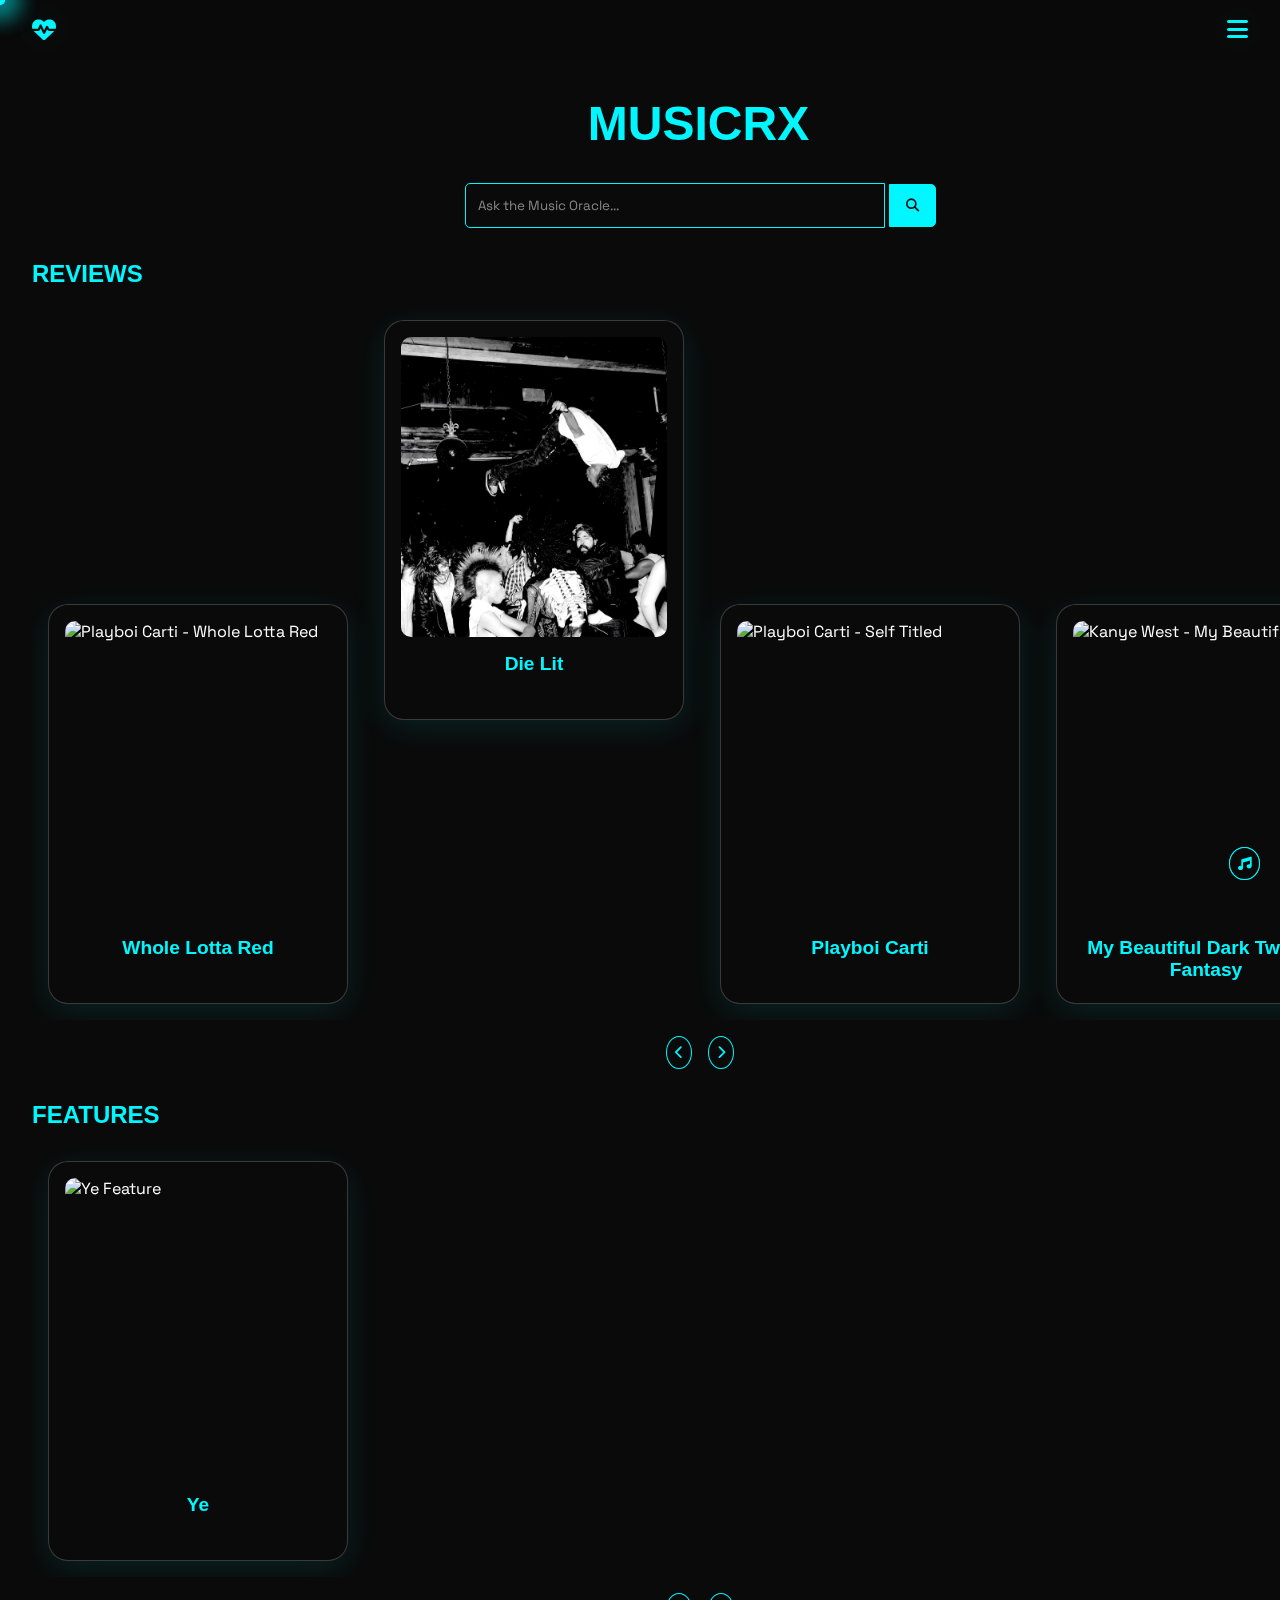
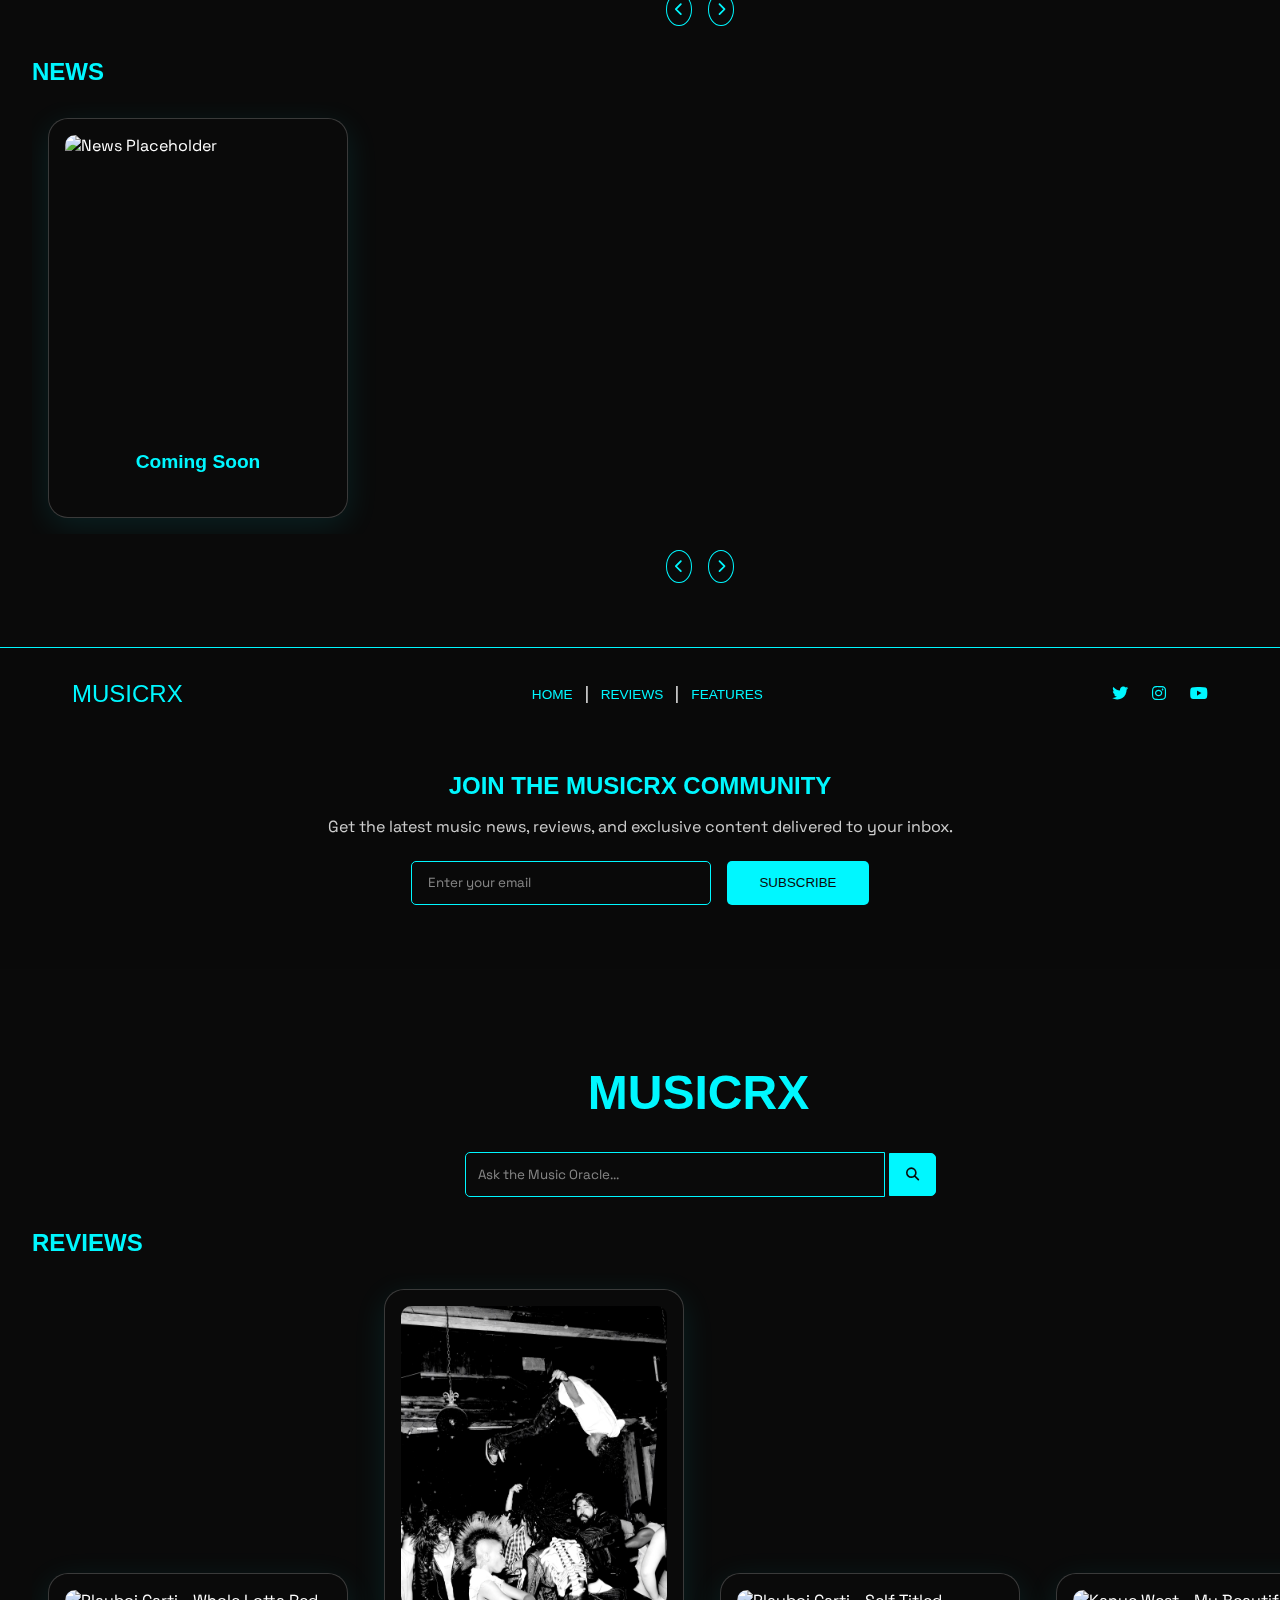
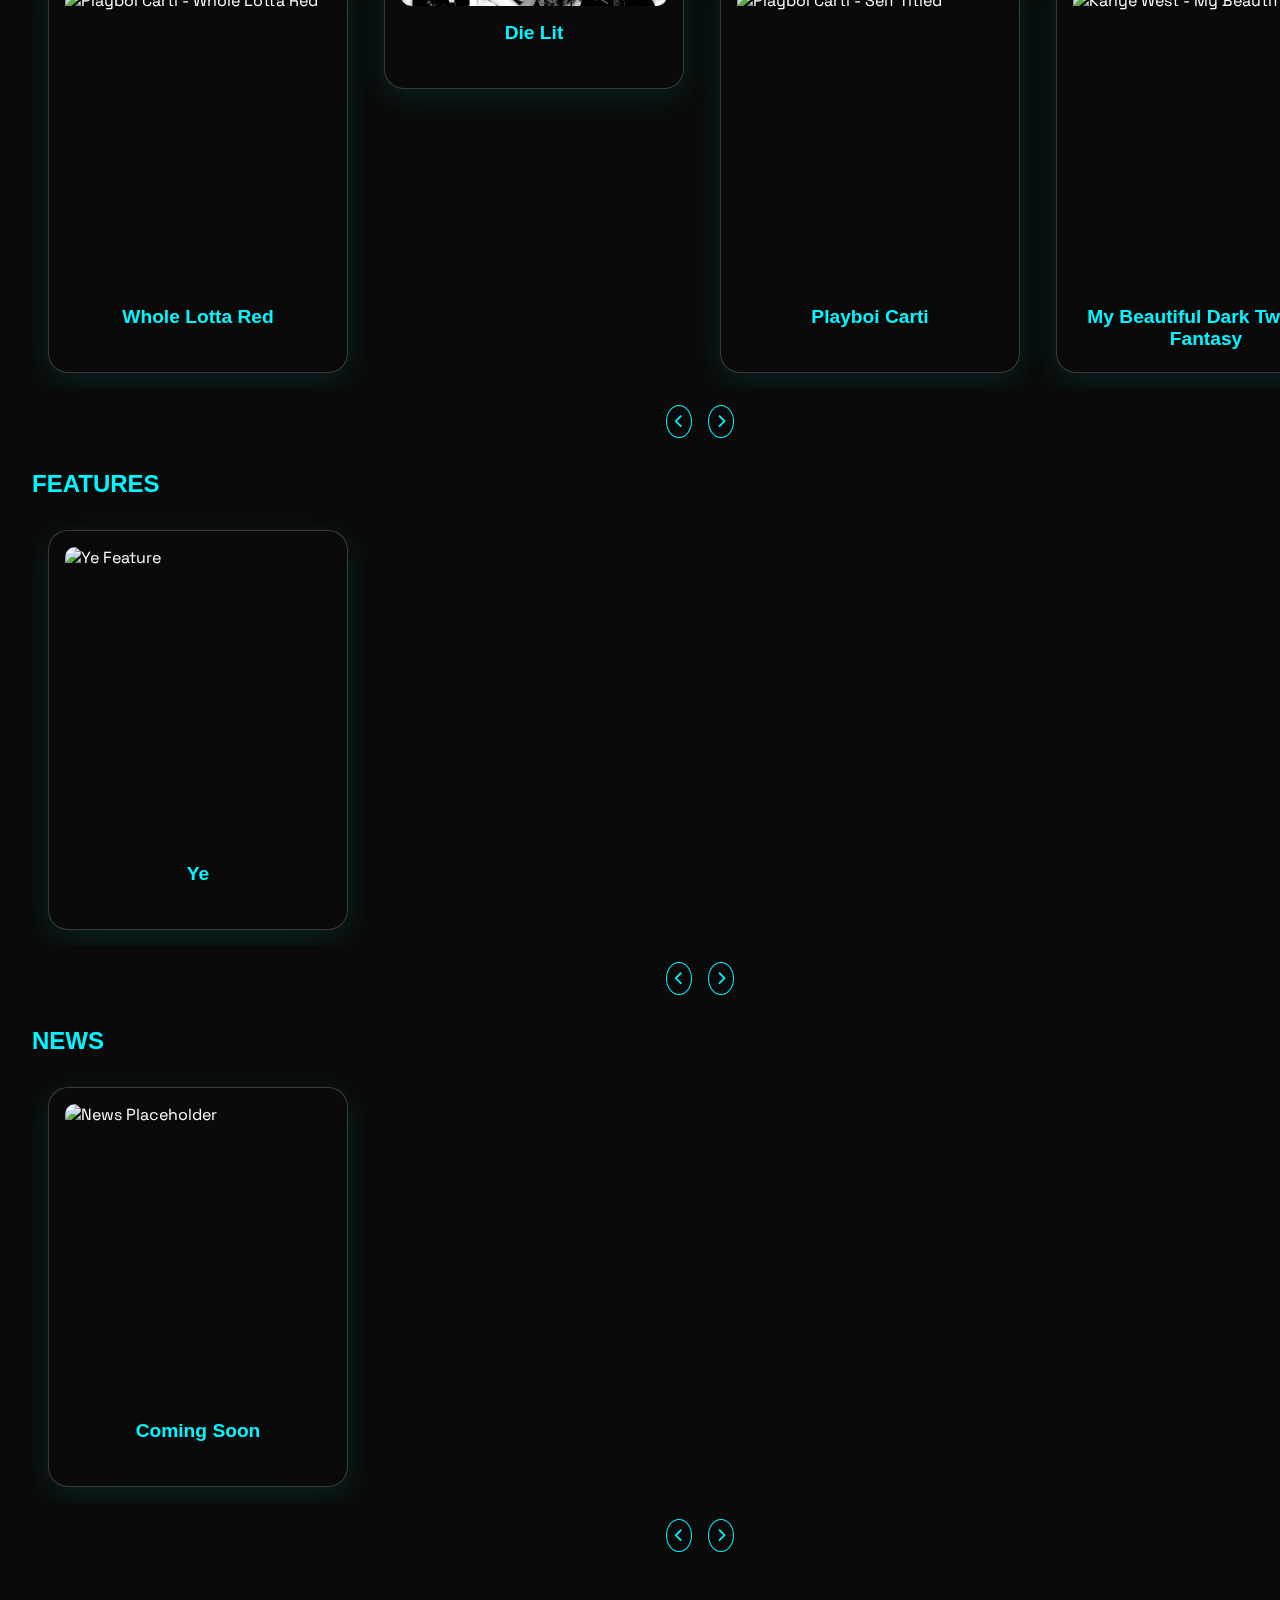
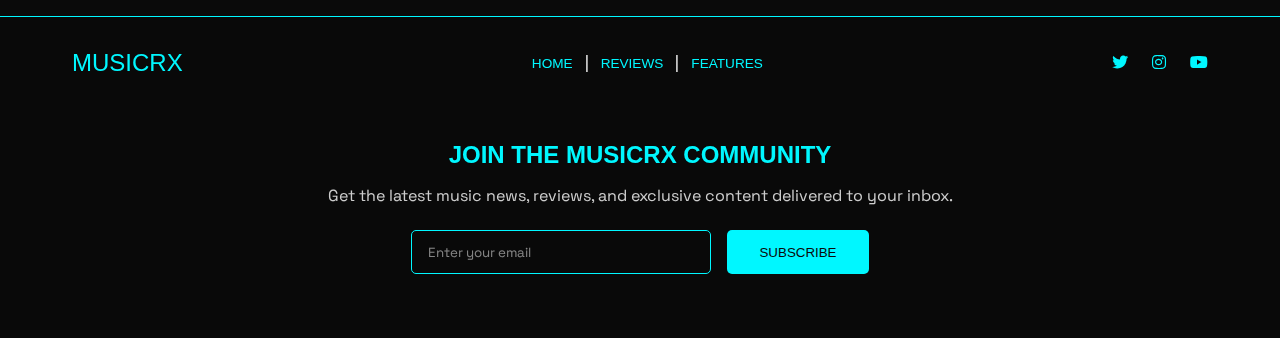
==== commit e0bc83d9: "Update index.html" ====
--- a/index.html
+++ b/index.html
@@ -138,4 +138,144 @@
     <script src="https://cdnjs.cloudflare.com/ajax/libs/gsap/3.12.5/ScrollTrigger.min.js"></script>
     <script src="script.js"></script>
 </body>
+</html><!DOCTYPE html>
+<html lang="en">
+<head>
+    <meta charset="UTF-8">
+    <meta name="viewport" content="width=device-width, initial-scale=1.0">
+    <title>MusicRx - Home</title>
+    <link rel="stylesheet" href="https://cdnjs.cloudflare.com/ajax/libs/font-awesome/6.4.0/css/all.min.css">
+    <link href="https://fonts.googleapis.com/css2?family=Syncopate:wght@400;700&family=Space+Grotesk:wght@300;400;500;600&display=swap" rel="stylesheet">
+    <link rel="stylesheet" href="style.css">
+</head>
+<body>
+    <div id="cursor"></div>
+    <div id="cursor-blur"></div>
+    <canvas id="universe"></canvas>
+
+    <!-- Navbar -->
+    <nav class="navbar">
+        <div class="nav-logo">
+            <span class="logo-symbol"><i class="fas fa-heartbeat"></i></span>
+        </div>
+        <div class="dropdown">
+            <button class="dropdown-toggle"><i class="fas fa-bars"></i></button>
+            <ul class="dropdown-menu">
+                <li><a href="index.html" class="nav-link">Home</a></li>
+                <li><a href="reviews.html" class="nav-link">Reviews</a></li>
+                <li><a href="features.html" class="nav-link">Features</a></li>
+                <li><a href="news.html" class="nav-link">News</a></li>
+                <li><a href="catchcarti.html" class="nav-link">Catch Carti</a></li>
+                <li><a href="shop.html" class="nav-link">Shop</a></li>
+                <li><a href="about.html" class="nav-link">About</a></li>
+                <li><a href="contact.html" class="nav-link">Contact</a></li>
+            </ul>
+        </div>
+    </nav>
+
+    <div class="container main-content">
+        <h1 class="neon-title">MUSICRX</h1>
+
+        <!-- Magic Search Bar -->
+        <div class="magic-search">
+            <input type="text" id="magicInput" placeholder="Ask the Music Oracle...">
+            <button id="magicButton"><i class="fas fa-search"></i></button>
+            <p id="magicAnswer"></p>
+        </div>
+
+        <!-- Reviews Section -->
+        <section class="scroll-section">
+            <h2 class="section-title">Reviews</h2>
+            <div class="scroll-container" id="reviewsScroll">
+                <div class="glass-card" onclick="window.location.href='reviews.html#review-wlr'">
+                    <img src="red.jpeg" alt="Playboi Carti - Whole Lotta Red">
+                    <h3>Whole Lotta Red</h3>
+                </div>
+                <div class="glass-card" onclick="window.location.href='reviews.html#review-dielit'">
+                    <img src="die.jpeg" alt="Playboi Carti - Die Lit">
+                    <h3>Die Lit</h3>
+                </div>
+                <div class="glass-card" onclick="window.location.href='reviews.html#review-carti'">
+                    <img src="selff.jpg" alt="Playboi Carti - Self Titled">
+                    <h3>Playboi Carti</h3>
+                </div>
+                <div class="glass-card" onclick="window.location.href='reviews.html#review-mbdtf'">
+                    <img src="mbdtff.jpeg" alt="Kanye West - My Beautiful Dark Twisted Fantasy">
+                    <h3>My Beautiful Dark Twisted Fantasy</h3>
+                </div>
+            </div>
+            <div class="scroll-controls">
+                <button onclick="scroll('reviewsScroll', -300)"><i class="fas fa-chevron-left"></i></button>
+                <button onclick="scroll('reviewsScroll', 300)"><i class="fas fa-chevron-right"></i></button>
+            </div>
+        </section>
+
+        <!-- Features Section -->
+        <section class="scroll-section">
+            <h2 class="section-title">Features</h2>
+            <div class="scroll-container" id="featuresScroll">
+                <div class="glass-card" onclick="window.location.href='features.html'">
+                    <img src="yeee.jpeg" alt="Ye Feature">
+                    <h3>Ye</h3>
+                </div>
+            </div>
+            <div class="scroll-controls">
+                <button onclick="scroll('featuresScroll', -300)"><i class="fas fa-chevron-left"></i></button>
+                <button onclick="scroll('featuresScroll', 300)"><i class="fas fa-chevron-right"></i></button>
+            </div>
+        </section>
+
+        <!-- News Section -->
+        <section class="scroll-section">
+            <h2 class="section-title">News</h2>
+            <div class="scroll-container" id="newsScroll">
+                <div class="glass-card" onclick="window.location.href='news.html'">
+                    <img src="placeholder-news.jpg" alt="News Placeholder">
+                    <h3>Coming Soon</h3>
+                </div>
+            </div>
+            <div class="scroll-controls">
+                <button onclick="scroll('newsScroll', -300)"><i class="fas fa-chevron-left"></i></button>
+                <button onclick="scroll('newsScroll', 300)"><i class="fas fa-chevron-right"></i></button>
+            </div>
+        </section>
+    </div>
+
+    <!-- Footer -->
+    <footer class="site-footer">
+        <div class="footer-content">
+            <div class="footer-logo">
+                <span class="musicrx-logo">MusicRx</span>
+            </div>
+            <div class="footer-links">
+                <a href="index.html">Home</a> | 
+                <a href="reviews.html">Reviews</a> | 
+                <a href="features.html">Features</a>
+            </div>
+            <div class="social-links">
+                <a href="#" class="social-button"><i class="fab fa-twitter"></i></a>
+                <a href="#" class="social-button"><i class="fab fa-instagram"></i></a>
+                <a href="#" class="social-button"><i class="fab fa-youtube"></i></a>
+            </div>
+        </div>
+        <div class="newsletter-section">
+            <h2>Join the MusicRx Community</h2>
+            <p>Get the latest music news, reviews, and exclusive content delivered to your inbox.</p>
+            <form class="newsletter-form">
+                <input type="email" placeholder="Enter your email" required>
+                <button type="submit">Subscribe</button>
+            </form>
+        </div>
+    </footer>
+
+    <audio id="bgMusic" loop>
+        <source src="background-music.mp3" type="audio/mp3">
+    </audio>
+    <button id="musicToggle"><i class="fas fa-music"></i></button>
+
+    <script src="https://cdnjs.cloudflare.com/ajax/libs/three.js/r128/three.min.js"></script>
+    <script src="https://cdnjs.cloudflare.com/ajax/libs/gsap/3.12.5/gsap.min.js"></script>
+    <script src="https://cdnjs.cloudflare.com/ajax/libs/gsap/3.12.5/ScrollTrigger.min.js"></script>
+    <script src="script.js"></script>
+</body>
 </html>
--- a/style.css
+++ b/style.css
@@ -79,14 +79,21 @@
   }
 }
 
-.hamburger {
+/* Dropdown Menu */
+.dropdown {
+  position: relative;
+  margin-right: 1rem;
+}
+
+.dropdown-toggle {
+  background: none;
+  border: none;
   color: var(--primary);
   font-size: 24px;
   cursor: pointer;
-  z-index: 1001;
-}
-
-.nav-links {
+}
+
+.dropdown-menu {
   display: none;
   position: absolute;
   top: 100%;
@@ -101,15 +108,15 @@
   z-index: 999;
 }
 
-.nav-links.active {
-  display: flex;
-}
-
-.nav-links li {
+.dropdown-menu.active {
+  display: flex;
+}
+
+.dropdown-menu li {
   width: 100%;
 }
 
-.nav-links a {
+.dropdown-menu a {
   color: var(--primary);
   text-decoration: none;
   font-size: 0.85rem;
@@ -118,8 +125,77 @@
   letter-spacing: 0.05em;
 }
 
-.nav-links a:hover {
+.dropdown-menu a:hover {
   text-shadow: 0 0 10px var(--primary);
+}
+
+/* Neon Title */
+.neon-title {
+  font-size: 3rem;
+  text-align: center;
+  margin-bottom: 2rem;
+  color: var(--primary);
+  font-family: 'Syncopate', sans-serif;
+  text-transform: uppercase;
+  position: relative;
+  animation: neonPulse 2s infinite, typing 4s steps(7) infinite;
+  white-space: nowrap;
+  overflow: hidden;
+  border-right: 3px solid var(--primary);
+}
+
+@keyframes neonPulse {
+  0%, 100% { text-shadow: 0 0 10px var(--primary), 0 0 20px var(--primary), 0 0 40px var(--primary); }
+  50% { text-shadow: 0 0 20px var(--primary), 0 0 40px var(--primary), 0 0 80px var(--primary); }
+}
+
+@keyframes typing {
+  from { width: 0; }
+  to { width: 100%; }
+}
+
+/* Magic Search Bar */
+.magic-search {
+  margin: 2rem auto;
+  max-width: 600px;
+  text-align: center;
+}
+
+.magic-search input {
+  width: 70%;
+  padding: 0.8rem;
+  border: 1px solid var(--primary);
+  background: rgba(10, 10, 10, 0.9);
+  color: white;
+  border-radius: 5px 0 0 5px;
+  font-family: 'Space Grotesk', sans-serif;
+}
+
+.magic-search input::placeholder {
+  color: rgba(255, 255, 255, 0.5);
+}
+
+.magic-search button {
+  padding: 0.8rem 1rem;
+  border: 1px solid var(--primary);
+  background: var(--primary);
+  color: var(--dark);
+  border-radius: 0 5px 5px 0;
+  cursor: pointer;
+  transition: all 0.3s ease;
+}
+
+.magic-search button:hover {
+  background: var(--secondary);
+  box-shadow: 0 0 20px var(--secondary);
+}
+
+#magicAnswer {
+  margin-top: 1rem;
+  font-size: 1.1rem;
+  color: var(--primary);
+  font-family: 'Syncopate', sans-serif;
+  text-transform: uppercase;
 }
 
 /* Scroll Sections */
@@ -227,7 +303,6 @@
   background: rgba(10, 10, 10, 0.95);
   backdrop-filter: blur(10px);
   padding: 2rem 0;
-  margin-top: 4rem;
   border-top: 1px solid var(--primary);
   position: relative;
   z-index: 1;
@@ -283,6 +358,66 @@
   color: #fff;
   text-shadow: 0 0 10px var(--primary);
   transform: translateY(-2px);
+}
+
+/* Newsletter Section in Footer */
+.newsletter-section {
+  padding: 2rem;
+  text-align: center;
+  margin-top: 2rem;
+}
+
+.newsletter-section h2 {
+  color: var(--primary);
+  font-family: 'Syncopate', sans-serif;
+  text-transform: uppercase;
+  font-size: 1.5rem;
+  margin-bottom: 1rem;
+}
+
+.newsletter-section p {
+  color: rgba(255, 255, 255, 0.8);
+  margin-bottom: 1.5rem;
+}
+
+.newsletter-form {
+  display: flex;
+  justify-content: center;
+  gap: 1rem;
+  max-width: 600px;
+  margin: 0 auto;
+}
+
+.newsletter-form input {
+  padding: 0.8rem 1rem;
+  border: 1px solid var(--primary);
+  background: rgba(10, 10, 10, 0.9);
+  color: white;
+  border-radius: 5px;
+  font-family: 'Space Grotesk', sans-serif;
+  width: 100%;
+  max-width: 300px;
+}
+
+.newsletter-form input::placeholder {
+  color: rgba(255, 255, 255, 0.5);
+}
+
+.newsletter-form button {
+  background: var(--primary);
+  border: none;
+  color: var(--dark);
+  padding: 0.8rem 2rem;
+  border-radius: 5px;
+  font-family: 'Syncopate', sans-serif;
+  text-transform: uppercase;
+  cursor: pointer;
+  transition: all 0.3s ease;
+}
+
+.newsletter-form button:hover {
+  background: var(--secondary);
+  box-shadow: 0 0 20px var(--secondary);
 }
 
 /* Music Toggle */
@@ -328,54 +463,3 @@
   filter: blur(10px);
   transform: translate(-50%, -50%);
 }
-
-/* Glitch Title */
-.glitch {
-  font-size: 3rem;
-  text-align: center;
-  margin-bottom: 2rem;
-  color: var(--primary);
-  font-family: 'Syncopate', sans-serif;
-  text-transform: uppercase;
-  position: relative;
-}
-
-.glitch::before,
-.glitch::after {
-  content: attr(data-text);
-  position: absolute;
-  top: 0;
-  left: 0;
-  width: 100%;
-  height: 100%;
-}
-
-.glitch::before {
-  left: 2px;
-  text-shadow: -2px 0 #ff00f7;
-  animation: glitch-1 2s linear infinite reverse;
-}
-
-.glitch::after {
-  left: -2px;
-  text-shadow: -2px 0 #00f7ff;
-  animation: glitch-2 3s linear infinite;
-}
-
-@keyframes glitch-1 {
-  0% { clip-path: inset(0 0 90% 0); }
-  5% { clip-path: inset(10% 0 70% 0); }
-  10% { clip-path: inset(20% 0 50% 0); }
-  15% { clip-path: inset(30% 0 60% 0); }
-  20% { clip-path: inset(50% 0 30% 0); }
-  100% { clip-path: inset(0 0 90% 0); }
-}
-
-@keyframes glitch-2 {
-  0% { clip-path: inset(50% 0 0 0); }
-  5% { clip-path: inset(70% 0 10% 0); }
-  10% { clip-path: inset(20% 0 60% 0); }
-  15% { clip-path: inset(40% 0 40% 0); }
-  20% { clip-path: inset(90% 0 0 0); }
-  100% { clip-path: inset(50% 0 0 0); }
-}
--- a/style.css
+++ b/style.css
@@ -79,14 +79,21 @@
   }
 }
 
-.hamburger {
+/* Dropdown Menu */
+.dropdown {
+  position: relative;
+  margin-right: 1rem;
+}
+
+.dropdown-toggle {
+  background: none;
+  border: none;
   color: var(--primary);
   font-size: 24px;
   cursor: pointer;
-  z-index: 1001;
-}
-
-.nav-links {
+}
+
+.dropdown-menu {
   display: none;
   position: absolute;
   top: 100%;
@@ -101,15 +108,15 @@
   z-index: 999;
 }
 
-.nav-links.active {
-  display: flex;
-}
-
-.nav-links li {
+.dropdown-menu.active {
+  display: flex;
+}
+
+.dropdown-menu li {
   width: 100%;
 }
 
-.nav-links a {
+.dropdown-menu a {
   color: var(--primary);
   text-decoration: none;
   font-size: 0.85rem;
@@ -118,8 +125,77 @@
   letter-spacing: 0.05em;
 }
 
-.nav-links a:hover {
+.dropdown-menu a:hover {
   text-shadow: 0 0 10px var(--primary);
+}
+
+/* Neon Title */
+.neon-title {
+  font-size: 3rem;
+  text-align: center;
+  margin-bottom: 2rem;
+  color: var(--primary);
+  font-family: 'Syncopate', sans-serif;
+  text-transform: uppercase;
+  position: relative;
+  animation: neonPulse 2s infinite, typing 4s steps(7) infinite;
+  white-space: nowrap;
+  overflow: hidden;
+  border-right: 3px solid var(--primary);
+}
+
+@keyframes neonPulse {
+  0%, 100% { text-shadow: 0 0 10px var(--primary), 0 0 20px var(--primary), 0 0 40px var(--primary); }
+  50% { text-shadow: 0 0 20px var(--primary), 0 0 40px var(--primary), 0 0 80px var(--primary); }
+}
+
+@keyframes typing {
+  from { width: 0; }
+  to { width: 100%; }
+}
+
+/* Magic Search Bar */
+.magic-search {
+  margin: 2rem auto;
+  max-width: 600px;
+  text-align: center;
+}
+
+.magic-search input {
+  width: 70%;
+  padding: 0.8rem;
+  border: 1px solid var(--primary);
+  background: rgba(10, 10, 10, 0.9);
+  color: white;
+  border-radius: 5px 0 0 5px;
+  font-family: 'Space Grotesk', sans-serif;
+}
+
+.magic-search input::placeholder {
+  color: rgba(255, 255, 255, 0.5);
+}
+
+.magic-search button {
+  padding: 0.8rem 1rem;
+  border: 1px solid var(--primary);
+  background: var(--primary);
+  color: var(--dark);
+  border-radius: 0 5px 5px 0;
+  cursor: pointer;
+  transition: all 0.3s ease;
+}
+
+.magic-search button:hover {
+  background: var(--secondary);
+  box-shadow: 0 0 20px var(--secondary);
+}
+
+#magicAnswer {
+  margin-top: 1rem;
+  font-size: 1.1rem;
+  color: var(--primary);
+  font-family: 'Syncopate', sans-serif;
+  text-transform: uppercase;
 }
 
 /* Scroll Sections */
@@ -227,7 +303,6 @@
   background: rgba(10, 10, 10, 0.95);
   backdrop-filter: blur(10px);
   padding: 2rem 0;
-  margin-top: 4rem;
   border-top: 1px solid var(--primary);
   position: relative;
   z-index: 1;
@@ -283,6 +358,66 @@
   color: #fff;
   text-shadow: 0 0 10px var(--primary);
   transform: translateY(-2px);
+}
+
+/* Newsletter Section in Footer */
+.newsletter-section {
+  padding: 2rem;
+  text-align: center;
+  margin-top: 2rem;
+}
+
+.newsletter-section h2 {
+  color: var(--primary);
+  font-family: 'Syncopate', sans-serif;
+  text-transform: uppercase;
+  font-size: 1.5rem;
+  margin-bottom: 1rem;
+}
+
+.newsletter-section p {
+  color: rgba(255, 255, 255, 0.8);
+  margin-bottom: 1.5rem;
+}
+
+.newsletter-form {
+  display: flex;
+  justify-content: center;
+  gap: 1rem;
+  max-width: 600px;
+  margin: 0 auto;
+}
+
+.newsletter-form input {
+  padding: 0.8rem 1rem;
+  border: 1px solid var(--primary);
+  background: rgba(10, 10, 10, 0.9);
+  color: white;
+  border-radius: 5px;
+  font-family: 'Space Grotesk', sans-serif;
+  width: 100%;
+  max-width: 300px;
+}
+
+.newsletter-form input::placeholder {
+  color: rgba(255, 255, 255, 0.5);
+}
+
+.newsletter-form button {
+  background: var(--primary);
+  border: none;
+  color: var(--dark);
+  padding: 0.8rem 2rem;
+  border-radius: 5px;
+  font-family: 'Syncopate', sans-serif;
+  text-transform: uppercase;
+  cursor: pointer;
+  transition: all 0.3s ease;
+}
+
+.newsletter-form button:hover {
+  background: var(--secondary);
+  box-shadow: 0 0 20px var(--secondary);
 }
 
 /* Music Toggle */
@@ -328,54 +463,3 @@
   filter: blur(10px);
   transform: translate(-50%, -50%);
 }
-
-/* Glitch Title */
-.glitch {
-  font-size: 3rem;
-  text-align: center;
-  margin-bottom: 2rem;
-  color: var(--primary);
-  font-family: 'Syncopate', sans-serif;
-  text-transform: uppercase;
-  position: relative;
-}
-
-.glitch::before,
-.glitch::after {
-  content: attr(data-text);
-  position: absolute;
-  top: 0;
-  left: 0;
-  width: 100%;
-  height: 100%;
-}
-
-.glitch::before {
-  left: 2px;
-  text-shadow: -2px 0 #ff00f7;
-  animation: glitch-1 2s linear infinite reverse;
-}
-
-.glitch::after {
-  left: -2px;
-  text-shadow: -2px 0 #00f7ff;
-  animation: glitch-2 3s linear infinite;
-}
-
-@keyframes glitch-1 {
-  0% { clip-path: inset(0 0 90% 0); }
-  5% { clip-path: inset(10% 0 70% 0); }
-  10% { clip-path: inset(20% 0 50% 0); }
-  15% { clip-path: inset(30% 0 60% 0); }
-  20% { clip-path: inset(50% 0 30% 0); }
-  100% { clip-path: inset(0 0 90% 0); }
-}
-
-@keyframes glitch-2 {
-  0% { clip-path: inset(50% 0 0 0); }
-  5% { clip-path: inset(70% 0 10% 0); }
-  10% { clip-path: inset(20% 0 60% 0); }
-  15% { clip-path: inset(40% 0 40% 0); }
-  20% { clip-path: inset(90% 0 0 0); }
-  100% { clip-path: inset(50% 0 0 0); }
-}
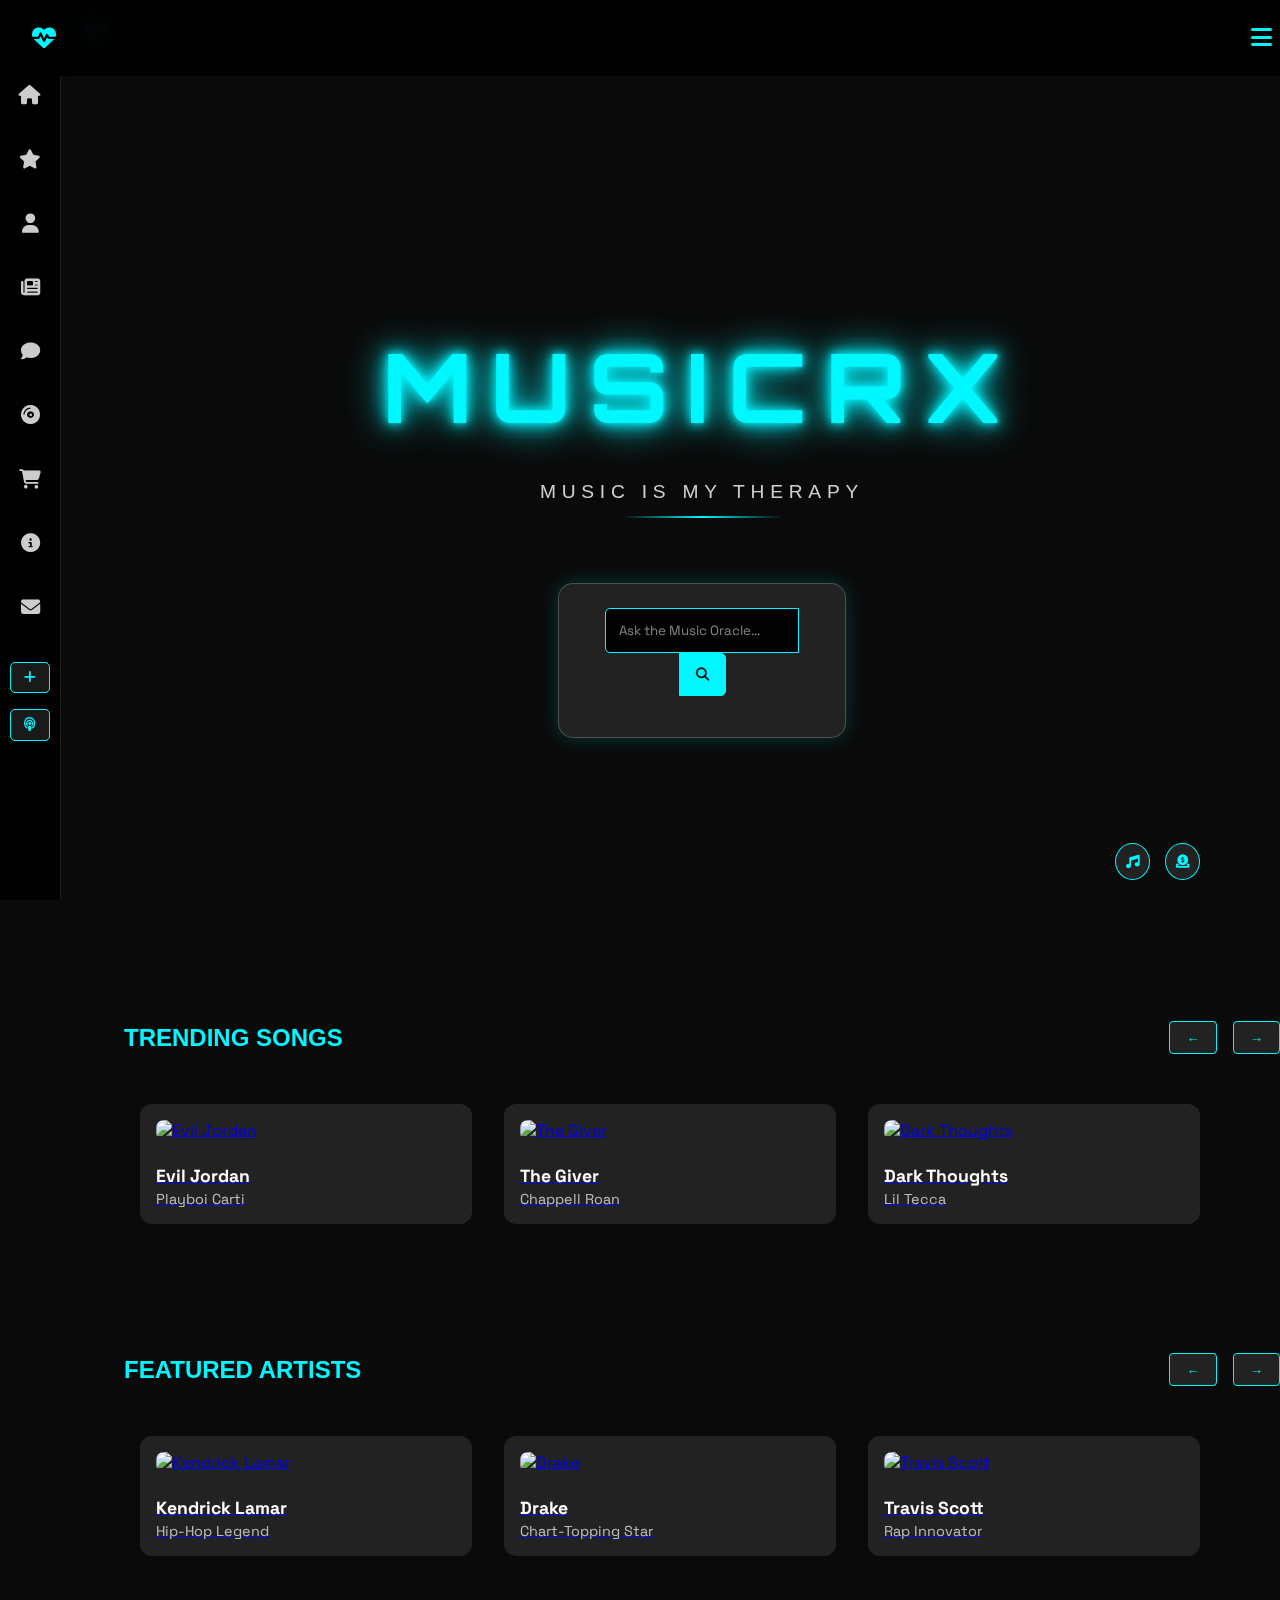
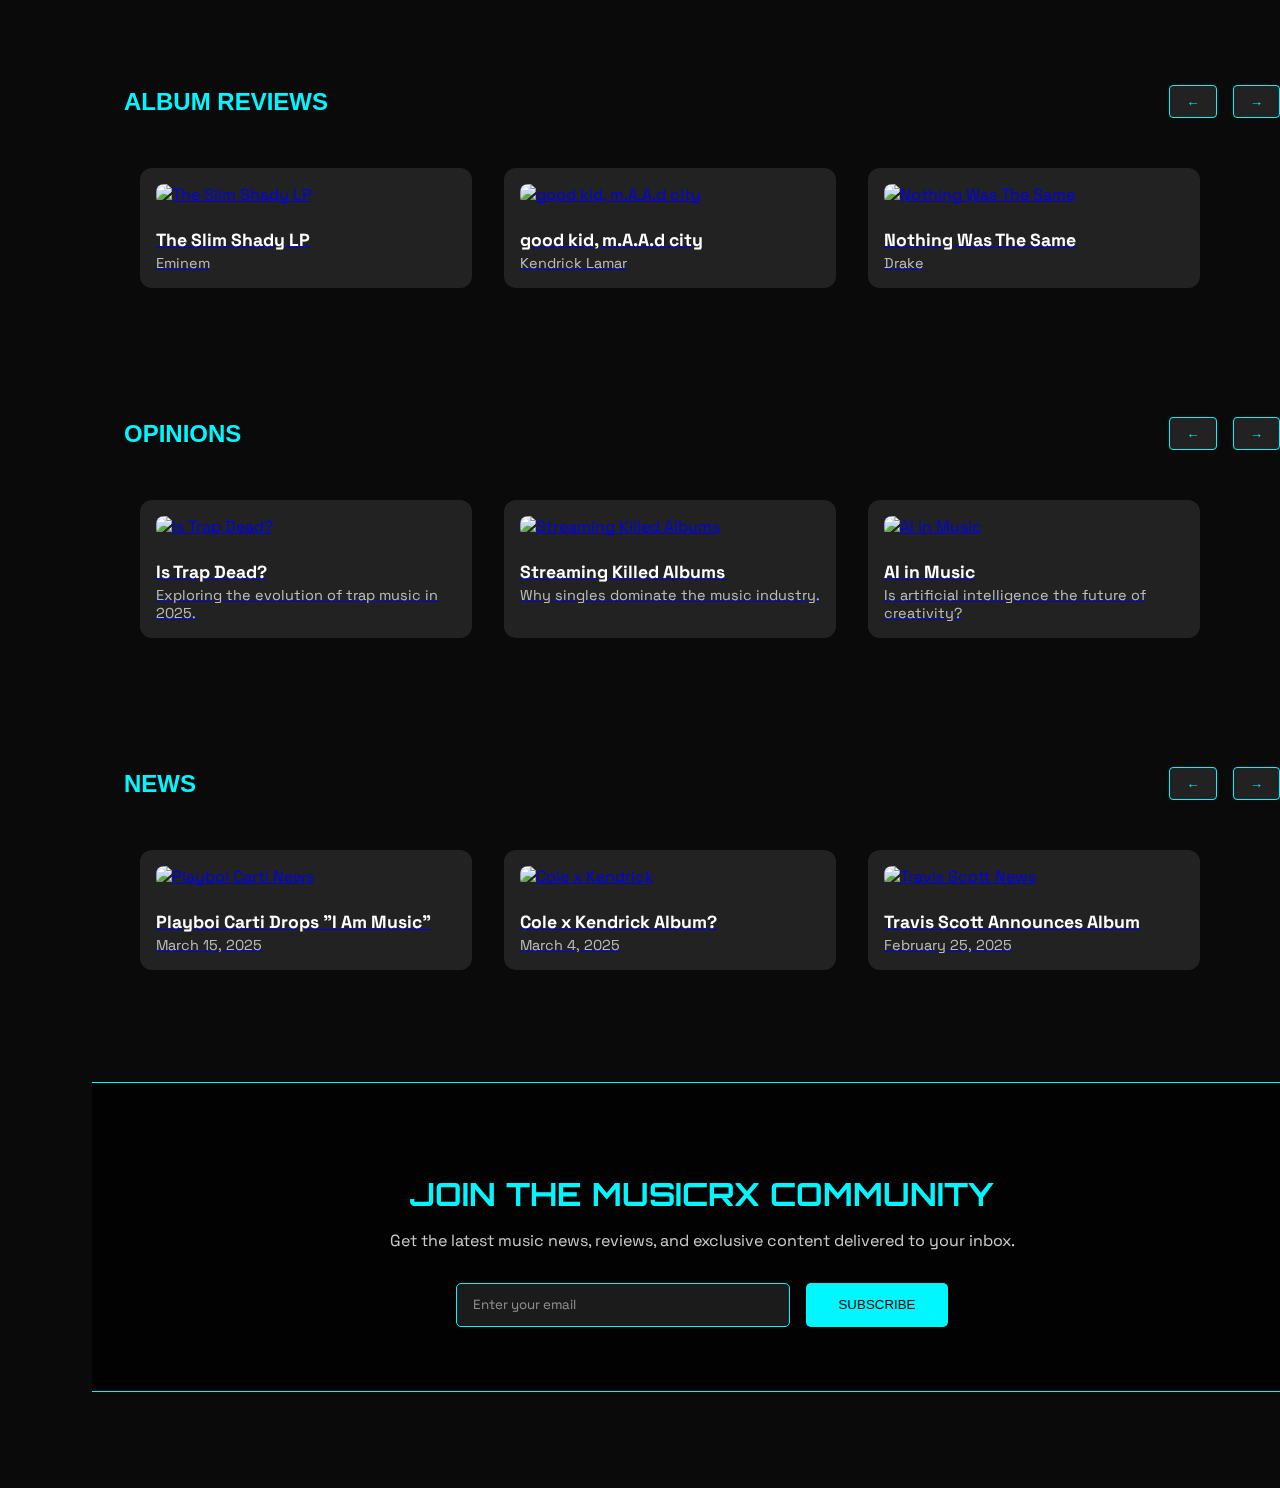
==== commit 35e7d882: "Update index.html" ====
--- a/index.html
+++ b/index.html
@@ -3,12 +3,690 @@
 <head>
     <meta charset="UTF-8">
     <meta name="viewport" content="width=device-width, initial-scale=1.0">
-    <title>MusicRx - Home</title>
+    <title>MusicRx - The Ultimate Music Blog</title>
+    <script src="https://cdnjs.cloudflare.com/ajax/libs/three.js/r128/three.min.js"></script>
+    <script src="https://cdnjs.cloudflare.com/ajax/libs/gsap/3.12.0/gsap.min.js"></script>
+    <script src="https://cdnjs.cloudflare.com/ajax/libs/gsap/3.12.0/ScrollTrigger.min.js"></script>
     <link rel="stylesheet" href="https://cdnjs.cloudflare.com/ajax/libs/font-awesome/6.4.0/css/all.min.css">
-    <link href="https://fonts.googleapis.com/css2?family=Syncopate:wght@400;700&family=Space+Grotesk:wght@300;400;500;600&display=swap" rel="stylesheet">
-    <link rel="stylesheet" href="style.css">
+    <link href="https://fonts.googleapis.com/css2?family=Syncopate:wght@400;700&family=Space+Grotesk:wght@300;400;500;600&family=Orbitron:wght@400;700&display=swap" rel="stylesheet">
+    <style>
+        :root {
+            --primary: #00f7ff;
+            --secondary: #ff00f7;
+            --accent: #7B68EE;
+            --dark: #0a0a0a;
+            --glass: rgba(255, 255, 255, 0.1);
+            --glow: rgba(0, 247, 255, 0.5);
+        }
+
+        body {
+            margin: 0;
+            background: var(--dark);
+            font-family: 'Space Grotesk', sans-serif;
+            overflow-x: hidden;
+            min-height: 100vh;
+            display: flex;
+            flex-direction: column;
+        }
+
+        /* Starfield */
+        #universe {
+            position: fixed;
+            top: 0;
+            left: 0;
+            width: 100%;
+            height: 100%;
+            z-index: -2; /* Behind all content */
+        }
+
+        /* Navbar */
+        .navbar {
+            position: fixed;
+            top: 0;
+            left: 0;
+            width: 100%;
+            background: rgba(0, 0, 0, 0.9);
+            backdrop-filter: blur(10px);
+            padding: 1rem;
+            z-index: 1001;
+            display: flex;
+            justify-content: space-between;
+            align-items: center;
+        }
+
+        .nav-logo {
+            display: flex;
+            align-items: center;
+            margin-left: 1rem;
+        }
+
+        .nav-logo .logo-symbol i {
+            color: var(--primary);
+            font-size: 1.5rem;
+            animation: pulse-heart 1.5s ease-in-out infinite;
+        }
+
+        /* Dropdown Menu */
+        .dropdown {
+            position: relative;
+            margin-right: 1rem;
+        }
+
+        .dropdown-toggle {
+            background: none;
+            border: none;
+            color: var(--primary);
+            font-size: 1.5rem;
+            cursor: pointer;
+            padding: 0.5rem;
+            transition: all 0.3s ease;
+        }
+
+        .dropdown-toggle:hover {
+            color: var(--secondary);
+            text-shadow: 0 0 10px var(--primary);
+        }
+
+        .dropdown-menu {
+            display: none;
+            position: absolute;
+            top: 100%;
+            right: 0;
+            background: rgba(0, 0, 0, 0.9);
+            backdrop-filter: blur(10px);
+            border-radius: 0 0 10px 10px;
+            padding: 1rem;
+            width: 200px;
+            z-index: 999;
+            border: 1px solid rgba(255, 255, 255, 0.1);
+        }
+
+        .dropdown-menu.active {
+            display: block;
+        }
+
+        .dropdown-menu ul {
+            list-style: none;
+            padding: 0;
+            margin: 0;
+        }
+
+        .dropdown-menu li {
+            margin-bottom: 1rem;
+        }
+
+        .dropdown-menu a {
+            color: rgba(255, 255, 255, 0.8);
+            text-decoration: none;
+            font-size: 0.9rem;
+            font-family: 'Syncopate', sans-serif;
+            text-transform: uppercase;
+            transition: all 0.3s ease;
+        }
+
+        .dropdown-menu a:hover {
+            color: var(--primary);
+            text-shadow: 0 0 10px var(--primary);
+        }
+
+        /* Sidebar */
+        .sidebar {
+            width: 60px;
+            background: rgba(0, 0, 0, 0.9);
+            padding: 1rem 0;
+            position: fixed;
+            top: 0;
+            bottom: 0;
+            left: 0;
+            z-index: 1000;
+            border-right: 1px solid rgba(255, 255, 255, 0.1);
+            transition: width 0.3s ease;
+        }
+
+        .sidebar:hover {
+            width: 200px;
+        }
+
+        .sidebar-logo {
+            display: flex;
+            align-items: center;
+            justify-content: center;
+            margin-bottom: 2rem;
+        }
+
+        .sidebar-logo .musicrx-logo {
+            font-size: 1.5rem;
+            color: var(--primary);
+            font-family: 'Orbitron', sans-serif;
+            text-transform: uppercase;
+            opacity: 0;
+            transition: opacity 0.3s ease;
+        }
+
+        .sidebar:hover .musicrx-logo {
+            opacity: 1;
+        }
+
+        .sidebar-logo .logo-symbol {
+            color: var(--primary);
+            font-size: 1.2rem;
+            animation: pulse-heart 1.5s ease-in-out infinite;
+        }
+
+        @keyframes pulse-heart {
+            0%, 100% { color: var(--primary); transform: scale(1); }
+            50% { color: red; transform: scale(1.2); }
+        }
+
+        .sidebar-nav ul {
+            list-style: none;
+            padding: 0;
+            margin: 0;
+        }
+
+        .sidebar-nav ul li {
+            margin-bottom: 1.5rem;
+            text-align: center;
+        }
+
+        .sidebar-nav ul li a {
+            color: rgba(255, 255, 255, 0.8);
+            text-decoration: none;
+            font-size: 0.9rem;
+            display: flex;
+            align-items: center;
+            justify-content: center;
+            padding: 0.5rem;
+            border-radius: 5px;
+            transition: all 0.3s ease;
+            flex-direction: column;
+        }
+
+        .sidebar-nav ul li a i {
+            margin-bottom: 0.3rem;
+            font-size: 1.2rem;
+        }
+
+        .sidebar-nav ul li a span {
+            display: none;
+            opacity: 0;
+            transition: opacity 0.3s ease;
+        }
+
+        .sidebar:hover .sidebar-nav ul li a span {
+            display: inline;
+            opacity: 1;
+        }
+
+        .sidebar-nav ul li a:hover {
+            color: var(--primary);
+            background: rgba(255, 255, 255, 0.1);
+            text-shadow: 0 0 10px var(--primary);
+        }
+
+        .sidebar-actions {
+            margin-top: 2rem;
+            text-align: center;
+        }
+
+        .sidebar-actions button {
+            background: var(--glass);
+            border: 1px solid var(--primary);
+            color: var(--primary);
+            padding: 0.5rem;
+            border-radius: 5px;
+            font-family: 'Syncopate', sans-serif;
+            text-transform: uppercase;
+            cursor: pointer;
+            transition: all 0.3s ease;
+            width: 40px;
+            margin: 0 auto 1rem;
+            display: flex;
+            justify-content: center;
+            align-items: center;
+        }
+
+        .sidebar:hover .sidebar-actions button {
+            width: 100%;
+        }
+
+        .sidebar-actions button i {
+            margin: 0;
+        }
+
+        .sidebar-actions button span {
+            display: none;
+            opacity: 0;
+            transition: opacity 0.3s ease;
+        }
+
+        .sidebar:hover .sidebar-actions button span {
+            display: inline;
+            opacity: 1;
+        }
+
+        .sidebar-actions button:hover {
+            background: var(--primary);
+            color: var(--dark);
+            box-shadow: 0 0 15px var(--primary);
+        }
+
+        /* Main Content */
+        .main-content {
+            margin-left: 60px;
+            width: calc(100% - 60px);
+            padding: 2rem;
+            position: relative;
+            z-index: 1; /* On top of starfield */
+            transition: margin-left 0.3s ease, width 0.3s ease;
+            margin-top: 60px; /* Offset for navbar */
+        }
+
+        .sidebar:hover ~ .main-content {
+            margin-left: 200px;
+            width: calc(100% - 200px);
+        }
+
+        /* Hero Section */
+        .hero {
+            height: 80vh;
+            display: flex;
+            flex-direction: column;
+            align-items: center;
+            justify-content: center;
+            padding: 4rem 2rem;
+            position: relative;
+        }
+
+        .glitch {
+            font-size: 6rem;
+            font-weight: 700;
+            letter-spacing: 0.2em;
+            text-transform: uppercase;
+            color: var(--primary);
+            text-shadow: 
+                0 0 10px var(--primary),
+                0 0 20px var(--primary),
+                0 0 40px var(--primary);
+            font-family: 'Orbitron', sans-serif;
+            margin-bottom: 1rem;
+            animation: glitchFade 3s ease-in-out infinite;
+        }
+
+        @keyframes glitchFade {
+            0%, 100% { opacity: 1; transform: translate(0, 0); }
+            50% { opacity: 0.8; transform: translate(2px, -2px); }
+        }
+
+        .heartbeat-text {
+            font-size: 1.2rem;
+            letter-spacing: 0.3em;
+            color: rgba(255, 255, 255, 0.8);
+            font-family: 'Syncopate', sans-serif;
+            text-transform: uppercase;
+            position: relative;
+            margin-bottom: 3rem;
+        }
+
+        .heartbeat-line {
+            position: absolute;
+            bottom: -15px;
+            left: 50%;
+            transform: translateX(-50%);
+            width: 50%;
+            height: 2px;
+            background: linear-gradient(90deg, transparent, var(--primary), transparent);
+            animation: heartMonitor 1.5s ease-in-out infinite;
+        }
+
+        @keyframes heartMonitor {
+            0% { transform: translateX(-50%) scaleX(0); opacity: 0; }
+            20% { transform: translateX(-50%) scaleX(0.3); opacity: 1; }
+            40% { transform: translateX(-50%) scaleX(1); opacity: 1; }
+            43% { transform: translateX(-50%) scaleX(0.6); }
+            46% { transform: translateX(-50%) scaleX(1.4); }
+            50% { transform: translateX(-50%) scaleX(0.2); }
+            60% { transform: translateX(-50%) scaleX(1); }
+            80% { transform: translateX(-50%) scaleX(0.3); }
+            100% { transform: translateX(-50%) scaleX(0); opacity: 0; }
+        }
+
+        /* Magic Search Bar */
+        .magic-search {
+            margin: 2rem 0;
+            max-width: 600px;
+            text-align: center;
+            background: var(--glass);
+            backdrop-filter: blur(15px);
+            border-radius: 15px;
+            border: 1px solid rgba(255, 255, 255, 0.2);
+            padding: 1.5rem;
+            transition: all 0.3s ease;
+            box-shadow: 0 0 20px rgba(0, 247, 255, 0.2);
+        }
+
+        .magic-search:hover {
+            transform: scale(1.05);
+            box-shadow: 0 0 40px rgba(0, 247, 255, 0.4);
+            border-color: var(--primary);
+        }
+
+        .magic-search input {
+            width: 70%;
+            padding: 0.8rem;
+            border: 1px solid var(--primary);
+            background: rgba(0, 0, 0, 0.9);
+            color: white;
+            border-radius: 5px 0 0 5px;
+            font-family: 'Space Grotesk', sans-serif;
+        }
+
+        .magic-search input::placeholder {
+            color: rgba(255, 255, 255, 0.5);
+        }
+
+        .magic-search button {
+            padding: 0.8rem 1rem;
+            border: 1px solid var(--primary);
+            background: var(--primary);
+            color: var(--dark);
+            border-radius: 0 5px 5px 0;
+            cursor: pointer;
+            transition: all 0.3s ease;
+        }
+
+        .magic-search button:hover {
+            background: var(--secondary);
+            box-shadow: 0 0 20px var(--secondary);
+        }
+
+        #magicAnswer {
+            margin-top: 1rem;
+            font-size: 1.1rem;
+            color: var(--primary);
+            font-family: 'Syncopate', sans-serif;
+            text-transform: uppercase;
+        }
+
+        /* Scroll Sections */
+        .scroll-section {
+            padding: 2rem;
+            margin: 2rem 0;
+            width: 100%;
+            box-sizing: border-box;
+        }
+
+        .scroll-container {
+            display: flex;
+            overflow-x: auto;
+            gap: 2rem;
+            padding: 1rem;
+            scroll-behavior: smooth;
+            -webkit-overflow-scrolling: touch;
+            width: 100%;
+        }
+
+        .scroll-container::-webkit-scrollbar {
+            height: 8px;
+        }
+
+        .scroll-container::-webkit-scrollbar-track {
+            background: rgba(255, 255, 255, 0.1);
+            border-radius: 4px;
+        }
+
+        .scroll-container::-webkit-scrollbar-thumb {
+            background: var(--primary);
+            border-radius: 4px;
+        }
+
+        .scroll-item {
+            flex: 0 0 300px;
+            min-width: 300px;
+            background: var(--glass);
+            border-radius: 12px;
+            padding: 1rem;
+            transition: all 0.3s ease;
+        }
+
+        .scroll-item:hover {
+            transform: translateY(-5px);
+            box-shadow: 0 0 20px rgba(0, 247, 255, 0.3);
+        }
+
+        .scroll-item img {
+            width: 100%;
+            height: 200px;
+            object-fit: cover;
+            border-radius: 8px;
+            margin-bottom: 1rem;
+        }
+
+        .scroll-item h3 {
+            font-size: 1.1rem;
+            color: white;
+            margin: 0.5rem 0 0.2rem;
+            font-family: 'Space Grotesk', sans-serif;
+        }
+
+        .scroll-item p {
+            font-size: 0.9rem;
+            color: rgba(255, 255, 255, 0.7);
+            margin: 0;
+        }
+
+        .section-header {
+            display: flex;
+            justify-content: space-between;
+            align-items: center;
+            margin-bottom: 1rem;
+        }
+
+        .section-title {
+            color: var(--primary);
+            font-family: 'Syncopate', sans-serif;
+            text-transform: uppercase;
+            font-size: 1.5rem;
+        }
+
+        .scroll-nav {
+            display: flex;
+            gap: 1rem;
+        }
+
+        .scroll-button {
+            background: var(--glass);
+            border: 1px solid var(--primary);
+            color: var(--primary);
+            padding: 0.5rem 1rem;
+            border-radius: 4px;
+            cursor: pointer;
+            transition: all 0.3s ease;
+        }
+
+        .scroll-button:hover {
+            background: var(--primary);
+            color: var(--dark);
+        }
+
+        /* Back to Top Button */
+        #backToTop {
+            position: fixed;
+            bottom: 80px;
+            right: 20px;
+            background: var(--glass);
+            border: 1px solid var(--primary);
+            color: var(--primary);
+            padding: 0.8rem;
+            border-radius: 50%;
+            cursor: pointer;
+            display: none;
+            z-index: 1000;
+            transition: all 0.3s ease;
+        }
+
+        #backToTop:hover {
+            background: var(--primary);
+            color: var(--dark);
+            box-shadow: 0 0 20px var(--primary);
+        }
+
+        /* Toggle and Tip Buttons */
+        #musicToggle, #tipMachine {
+            position: fixed;
+            bottom: 20px;
+            right: 70px;
+            z-index: 1001;
+            background: var(--glass);
+            border: 1px solid var(--primary);
+            color: var(--primary);
+            padding: 10px;
+            border-radius: 50%;
+            cursor: pointer;
+            transition: all 0.3s ease;
+            margin-right: 60px; /* Space between buttons */
+        }
+
+        #tipMachine {
+            right: 20px; /* Position next to music toggle */
+        }
+
+        #musicToggle:hover, #tipMachine:hover {
+            background: var(--primary);
+            color: var(--dark);
+            box-shadow: 0 0 20px var(--primary);
+        }
+
+        /* Newsletter Signup */
+        .newsletter-section {
+            padding: 4rem 2rem;
+            background: rgba(0, 0, 0, 0.8);
+            text-align: center;
+            margin: 4rem 0;
+            border-top: 1px solid var(--primary);
+            border-bottom: 1px solid var(--primary);
+        }
+
+        .newsletter-section h2 {
+            color: var(--primary);
+            font-family: 'Orbitron', sans-serif;
+            text-transform: uppercase;
+            font-size: 2rem;
+            margin-bottom: 1rem;
+        }
+
+        .newsletter-section p {
+            color: rgba(255, 255, 255, 0.8);
+            margin-bottom: 2rem;
+        }
+
+        .newsletter-form {
+            display: flex;
+            justify-content: center;
+            gap: 1rem;
+            max-width: 600px;
+            margin: 0 auto;
+        }
+
+        .newsletter-form input {
+            padding: 0.8rem 1rem;
+            border: 1px solid var(--primary);
+            background: var(--glass);
+            color: white;
+            border-radius: 5px;
+            font-family: 'Space Grotesk', sans-serif;
+            width: 100%;
+            max-width: 300px;
+        }
+
+        .newsletter-form input::placeholder {
+            color: rgba(255, 255, 255, 0.5);
+        }
+
+        .newsletter-form button {
+            background: var(--primary);
+            border: none;
+            color: var(--dark);
+            padding: 0.8rem 2rem;
+            border-radius: 5px;
+            font-family: 'Syncopate', sans-serif;
+            text-transform: uppercase;
+            cursor: pointer;
+            transition: all 0.3s ease;
+        }
+
+        .newsletter-form button:hover {
+            background: var(--secondary);
+            box-shadow: 0 0 20px var(--secondary);
+        }
+
+        /* Responsive Adjustments */
+        @media (max-width: 768px) {
+            .sidebar {
+                width: 60px;
+            }
+
+            .main-content {
+                margin-left: 60px;
+                width: calc(100% - 60px);
+            }
+
+            .glitch {
+                font-size: 3rem;
+            }
+
+            .heartbeat-text {
+                font-size: 0.9rem;
+            }
+
+            .magic-search {
+                max-width: 90%;
+                padding: 1rem;
+            }
+
+            .scroll-section {
+                padding: 1rem;
+            }
+
+            .scroll-item {
+                flex: 0 0 250px;
+                min-width: 250px;
+            }
+
+            .section-title {
+                font-size: 1.2rem;
+            }
+
+            #musicToggle, #tipMachine {
+                bottom: 10px;
+                right: 70px;
+            }
+
+            #tipMachine {
+                right: 10px;
+            }
+        }
+    </style>
 </head>
 <body>
+    <!-- Music Toggle -->
+    <audio id="bgMusic" loop>
+        <source src="https://od.lk/s/MzhfMjg2MDQ2MDJf/veazy%20x%20dpbeats.mp3" type="audio/mpeg">
+    </audio>
+    <button id="musicToggle">
+        <i class="fas fa-music"></i>
+    </button>
+
+    <!-- Tip Machine Button -->
+    <button id="tipMachine">
+        <i class="fas fa-donate"></i>
+    </button>
+
+    <!-- Back to Top Button -->
+    <button id="backToTop">
+        <i class="fas fa-arrow-up"></i>
+    </button>
+
     <div id="cursor"></div>
     <div id="cursor-blur"></div>
     <canvas id="universe"></canvas>
@@ -20,262 +698,320 @@
         </div>
         <div class="dropdown">
             <button class="dropdown-toggle"><i class="fas fa-bars"></i></button>
-            <ul class="dropdown-menu">
-                <li><a href="index.html" class="nav-link">Home</a></li>
-                <li><a href="reviews.html" class="nav-link">Reviews</a></li>
-                <li><a href="features.html" class="nav-link">Features</a></li>
-                <li><a href="news.html" class="nav-link">News</a></li>
-                <li><a href="catchcarti.html" class="nav-link">Catch Carti</a></li>
-                <li><a href="shop.html" class="nav-link">Shop</a></li>
-                <li><a href="about.html" class="nav-link">About</a></li>
-                <li><a href="contact.html" class="nav-link">Contact</a></li>
-            </ul>
+            <div class="dropdown-menu">
+                <ul>
+                    <li><a href="index.html">Home</a></li>
+                    <li><a href="reviews.html">Reviews</a></li>
+                    <li><a href="features.html">Features</a></li>
+                    <li><a href="news.html">News</a></li>
+                    <li><a href="opinions.html">Opinions</a></li>
+                    <li><a href="catchcarti.html">Catch Carti</a></li>
+                    <li><a href="shop.html">Shop</a></li>
+                    <li><a href="about.html">About</a></li>
+                    <li><a href="contact.html">Contact</a></li>
+                </ul>
+            </div>
         </div>
     </nav>
 
-    <div class="container main-content">
-        <h1 class="neon-title">MUSICRX</h1>
-
-        <!-- Magic Search Bar -->
-        <div class="magic-search">
-            <input type="text" id="magicInput" placeholder="Ask the Music Oracle...">
-            <button id="magicButton"><i class="fas fa-search"></i></button>
-            <p id="magicAnswer"></p>
+    <!-- Sidebar -->
+    <div class="sidebar">
+        <div class="sidebar-logo">
+            <div class="musicrx-logo">MusicRx</div>
+            <div class="logo-symbol">
+                <i class="fas fa-heartbeat"></i>
+            </div>
         </div>
-
-        <!-- Reviews Section -->
-        <section class="scroll-section">
-            <h2 class="section-title">Reviews</h2>
-            <div class="scroll-container" id="reviewsScroll">
-                <div class="glass-card" onclick="window.location.href='reviews.html#review-wlr'">
-                    <img src="red.jpeg" alt="Playboi Carti - Whole Lotta Red">
-                    <h3>Whole Lotta Red</h3>
+        <nav class="sidebar-nav">
+            <ul>
+                <li><a href="index.html"><i class="fas fa-home"></i> <span>Home</span></a></li>
+                <li><a href="reviews.html"><i class="fas fa-star"></i> <span>Reviews</span></a></li>
+                <li><a href="features.html"><i class="fas fa-user"></i> <span>Features</span></a></li>
+                <li><a href="news.html"><i class="fas fa-newspaper"></i> <span>News</span></a></li>
+                <li><a href="opinions.html"><i class="fas fa-comment"></i> <span>Opinions</span></a></li>
+                <li><a href="catchcarti.html"><i class="fas fa-compact-disc"></i> <span>Catch Carti</span></a></li>
+                <li><a href="shop.html"><i class="fas fa-shopping-cart"></i> <span>Shop</span></a></li>
+                <li><a href="about.html"><i class="fas fa-info-circle"></i> <span>About</span></a></li>
+                <li><a href="contact.html"><i class="fas fa-envelope"></i> <span>Contact</span></a></li>
+            </ul>
+        </nav>
+        <div class="sidebar-actions">
+            <button><i class="fas fa-plus"></i> <span>Create Playlist</span></button>
+            <button><i class="fas fa-podcast"></i> <span>Find Podcasts</span></button>
+        </div>
+    </div>
+
+    <!-- Main Content -->
+    <div class="main-content">
+        <section class="hero">
+            <h1 class="glitch" data-text="MusicRx">MusicRx</h1>
+            <p class="heartbeat-text">
+                MUSIC IS MY THERAPY
+                <span class="heartbeat-line"></span>
+            </p>
+            <div class="magic-search">
+                <input type="text" id="magicInput" placeholder="Ask the Music Oracle...">
+                <button id="magicButton"><i class="fas fa-search"></i></button>
+                <p id="magicAnswer"></p>
+            </div>
+        </section>
+
+        <!-- Trending Songs -->
+        <section class="scroll-section" id="trending">
+            <div class="section-header">
+                <h2 class="section-title">Trending Songs</h2>
+                <div class="scroll-nav">
+                    <button class="scroll-button" onclick="scroll('trending-scroll', -300)">←</button>
+                    <button class="scroll-button" onclick="scroll('trending-scroll', 300)">→</button>
                 </div>
-                <div class="glass-card" onclick="window.location.href='reviews.html#review-dielit'">
-                    <img src="die.jpeg" alt="Playboi Carti - Die Lit">
-                    <h3>Die Lit</h3>
+            </div>
+            <div class="scroll-container" id="trending-scroll">
+                <a href="#" class="scroll-item">
+                    <img src="images/eviljordan.jpg" alt="Evil Jordan">
+                    <h3>Evil Jordan</h3>
+                    <p>Playboi Carti</p>
+                </a>
+                <a href="#" class="scroll-item">
+                    <img src="images/thegiver.jpg" alt="The Giver">
+                    <h3>The Giver</h3>
+                    <p>Chappell Roan</p>
+                </a>
+                <a href="#" class="scroll-item">
+                    <img src="images/darkthoughts.jpg" alt="Dark Thoughts">
+                    <h3>Dark Thoughts</h3>
+                    <p>Lil Tecca</p>
+                </a>
+            </div>
+        </section>
+
+        <!-- Featured Artists -->
+        <section class="scroll-section" id="featured-artists">
+            <div class="section-header">
+                <h2 class="section-title">Featured Artists</h2>
+                <div class="scroll-nav">
+                    <button class="scroll-button" onclick="scroll('featured-artists-scroll', -300)">←</button>
+                    <button class="scroll-button" onclick="scroll('featured-artists-scroll', 300)">→</button>
                 </div>
-                <div class="glass-card" onclick="window.location.href='reviews.html#review-carti'">
-                    <img src="selff.jpg" alt="Playboi Carti - Self Titled">
-                    <h3>Playboi Carti</h3>
+            </div>
+            <div class="scroll-container" id="featured-artists-scroll">
+                <a href="features-kendrick.html" class="scroll-item">
+                    <img src="images/kdot.jpeg" alt="Kendrick Lamar">
+                    <h3>Kendrick Lamar</h3>
+                    <p>Hip-Hop Legend</p>
+                </a>
+                <a href="features-drake.html" class="scroll-item">
+                    <img src="images/ap-drake2.jpeg" alt="Drake">
+                    <h3>Drake</h3>
+                    <p>Chart-Topping Star</p>
+                </a>
+                <a href="features-travis.html" class="scroll-item">
+                    <img src="images/flame.jpeg" alt="Travis Scott">
+                    <h3>Travis Scott</h3>
+                    <p>Rap Innovator</p>
+                </a>
+            </div>
+        </section>
+
+        <!-- Album Reviews -->
+        <section class="scroll-section" id="album-reviews">
+            <div class="section-header">
+                <h2 class="section-title">Album Reviews</h2>
+                <div class="scroll-nav">
+                    <button class="scroll-button" onclick="scroll('album-reviews-scroll', -300)">←</button>
+                    <button class="scroll-button" onclick="scroll('album-reviews-scroll', 300)">→</button>
                 </div>
-                <div class="glass-card" onclick="window.location.href='reviews.html#review-mbdtf'">
-                    <img src="mbdtff.jpeg" alt="Kanye West - My Beautiful Dark Twisted Fantasy">
-                    <h3>My Beautiful Dark Twisted Fantasy</h3>
+            </div>
+            <div class="scroll-container" id="album-reviews-scroll">
+                <a href="review-slim.html" class="scroll-item">
+                    <img src="images/marshallmathers.jpeg" alt="The Slim Shady LP">
+                    <h3>The Slim Shady LP</h3>
+                    <p>Eminem</p>
+                </a>
+                <a href="review-gkmc.html" class="scroll-item">
+                    <img src="images/gkmc3.jpeg" alt="good kid, m.A.A.d city">
+                    <h3>good kid, m.A.A.d city</h3>
+                    <p>Kendrick Lamar</p>
+                </a>
+                <a href="review-nwts.html" class="scroll-item">
+                    <img src="images/nwts.jpeg" alt="Nothing Was The Same">
+                    <h3>Nothing Was The Same</h3>
+                    <p>Drake</p>
+                </a>
+            </div>
+        </section>
+
+        <!-- Opinions -->
+        <section class="scroll-section" id="opinions">
+            <div class="section-header">
+                <h2 class="section-title">Opinions</h2>
+                <div class="scroll-nav">
+                    <button class="scroll-button" onclick="scroll('opinions-scroll', -300)">←</button>
+                    <button class="scroll-button" onclick="scroll('opinions-scroll', 300)">→</button>
                 </div>
             </div>
-            <div class="scroll-controls">
-                <button onclick="scroll('reviewsScroll', -300)"><i class="fas fa-chevron-left"></i></button>
-                <button onclick="scroll('reviewsScroll', 300)"><i class="fas fa-chevron-right"></i></button>
+            <div class="scroll-container" id="opinions-scroll">
+                <a href="opinions.html" class="scroll-item">
+                    <img src="images/trap.jpg" alt="Is Trap Dead?">
+                    <h3>Is Trap Dead?</h3>
+                    <p>Exploring the evolution of trap music in 2025.</p>
+                </a>
+                <a href="opinions.html" class="scroll-item">
+                    <img src="images/streaming.jpg" alt="Streaming Killed Albums">
+                    <h3>Streaming Killed Albums</h3>
+                    <p>Why singles dominate the music industry.</p>
+                </a>
+                <a href="opinions.html" class="scroll-item">
+                    <img src="images/ai.jpg" alt="AI in Music">
+                    <h3>AI in Music</h3>
+                    <p>Is artificial intelligence the future of creativity?</p>
+                </a>
             </div>
         </section>
 
-        <!-- Features Section -->
-        <section class="scroll-section">
-            <h2 class="section-title">Features</h2>
-            <div class="scroll-container" id="featuresScroll">
-                <div class="glass-card" onclick="window.location.href='features.html'">
-                    <img src="yeee.jpeg" alt="Ye Feature">
-                    <h3>Ye</h3>
+        <!-- News -->
+        <section class="scroll-section" id="news">
+            <div class="section-header">
+                <h2 class="section-title">News</h2>
+                <div class="scroll-nav">
+                    <button class="scroll-button" onclick="scroll('news-scroll', -300)">←</button>
+                    <button class="scroll-button" onclick="scroll('news-scroll', 300)">→</button>
                 </div>
             </div>
-            <div class="scroll-controls">
-                <button onclick="scroll('featuresScroll', -300)"><i class="fas fa-chevron-left"></i></button>
-                <button onclick="scroll('featuresScroll', 300)"><i class="fas fa-chevron-right"></i></button>
+            <div class="scroll-container" id="news-scroll">
+                <a href="news.html" class="scroll-item">
+                    <img src="images/carti-news.jpg" alt="Playboi Carti News">
+                    <h3>Playboi Carti Drops "I Am Music"</h3>
+                    <p>March 15, 2025</p>
+                </a>
+                <a href="news.html" class="scroll-item">
+                    <img src="images/cole-kendrick.jpg" alt="Cole x Kendrick">
+                    <h3>Cole x Kendrick Album?</h3>
+                    <p>March 4, 2025</p>
+                </a>
+                <a href="news.html" class="scroll-item">
+                    <img src="images/travis-news.jpg" alt="Travis Scott News">
+                    <h3>Travis Scott Announces Album</h3>
+                    <p>February 25, 2025</p>
+                </a>
             </div>
         </section>
 
-        <!-- News Section -->
-        <section class="scroll-section">
-            <h2 class="section-title">News</h2>
-            <div class="scroll-container" id="newsScroll">
-                <div class="glass-card" onclick="window.location.href='news.html'">
-                    <img src="placeholder-news.jpg" alt="News Placeholder">
-                    <h3>Coming Soon</h3>
-                </div>
-            </div>
-            <div class="scroll-controls">
-                <button onclick="scroll('newsScroll', -300)"><i class="fas fa-chevron-left"></i></button>
-                <button onclick="scroll('newsScroll', 300)"><i class="fas fa-chevron-right"></i></button>
-            </div>
-        </section>
-    </div>
-
-    <!-- Footer -->
-    <footer class="site-footer">
-        <div class="footer-content">
-            <div class="footer-logo">
-                <span class="musicrx-logo">MusicRx</span>
-            </div>
-            <div class="footer-links">
-                <a href="index.html">Home</a> | 
-                <a href="reviews.html">Reviews</a> | 
-                <a href="features.html">Features</a>
-            </div>
-            <div class="social-links">
-                <a href="#" class="social-button"><i class="fab fa-twitter"></i></a>
-                <a href="#" class="social-button"><i class="fab fa-instagram"></i></a>
-                <a href="#" class="social-button"><i class="fab fa-youtube"></i></a>
-            </div>
-        </div>
-        <div class="newsletter-section">
+        <!-- Newsletter Signup Section -->
+        <section class="newsletter-section">
             <h2>Join the MusicRx Community</h2>
             <p>Get the latest music news, reviews, and exclusive content delivered to your inbox.</p>
             <form class="newsletter-form">
                 <input type="email" placeholder="Enter your email" required>
                 <button type="submit">Subscribe</button>
             </form>
-        </div>
-    </footer>
-
-    <audio id="bgMusic" loop>
-        <source src="background-music.mp3" type="audio/mp3">
-    </audio>
-    <button id="musicToggle"><i class="fas fa-music"></i></button>
-
-    <script src="https://cdnjs.cloudflare.com/ajax/libs/three.js/r128/three.min.js"></script>
-    <script src="https://cdnjs.cloudflare.com/ajax/libs/gsap/3.12.5/gsap.min.js"></script>
-    <script src="https://cdnjs.cloudflare.com/ajax/libs/gsap/3.12.5/ScrollTrigger.min.js"></script>
-    <script src="script.js"></script>
-</body>
-</html><!DOCTYPE html>
-<html lang="en">
-<head>
-    <meta charset="UTF-8">
-    <meta name="viewport" content="width=device-width, initial-scale=1.0">
-    <title>MusicRx - Home</title>
-    <link rel="stylesheet" href="https://cdnjs.cloudflare.com/ajax/libs/font-awesome/6.4.0/css/all.min.css">
-    <link href="https://fonts.googleapis.com/css2?family=Syncopate:wght@400;700&family=Space+Grotesk:wght@300;400;500;600&display=swap" rel="stylesheet">
-    <link rel="stylesheet" href="style.css">
-</head>
-<body>
-    <div id="cursor"></div>
-    <div id="cursor-blur"></div>
-    <canvas id="universe"></canvas>
-
-    <!-- Navbar -->
-    <nav class="navbar">
-        <div class="nav-logo">
-            <span class="logo-symbol"><i class="fas fa-heartbeat"></i></span>
-        </div>
-        <div class="dropdown">
-            <button class="dropdown-toggle"><i class="fas fa-bars"></i></button>
-            <ul class="dropdown-menu">
-                <li><a href="index.html" class="nav-link">Home</a></li>
-                <li><a href="reviews.html" class="nav-link">Reviews</a></li>
-                <li><a href="features.html" class="nav-link">Features</a></li>
-                <li><a href="news.html" class="nav-link">News</a></li>
-                <li><a href="catchcarti.html" class="nav-link">Catch Carti</a></li>
-                <li><a href="shop.html" class="nav-link">Shop</a></li>
-                <li><a href="about.html" class="nav-link">About</a></li>
-                <li><a href="contact.html" class="nav-link">Contact</a></li>
-            </ul>
-        </div>
-    </nav>
-
-    <div class="container main-content">
-        <h1 class="neon-title">MUSICRX</h1>
-
-        <!-- Magic Search Bar -->
-        <div class="magic-search">
-            <input type="text" id="magicInput" placeholder="Ask the Music Oracle...">
-            <button id="magicButton"><i class="fas fa-search"></i></button>
-            <p id="magicAnswer"></p>
-        </div>
-
-        <!-- Reviews Section -->
-        <section class="scroll-section">
-            <h2 class="section-title">Reviews</h2>
-            <div class="scroll-container" id="reviewsScroll">
-                <div class="glass-card" onclick="window.location.href='reviews.html#review-wlr'">
-                    <img src="red.jpeg" alt="Playboi Carti - Whole Lotta Red">
-                    <h3>Whole Lotta Red</h3>
-                </div>
-                <div class="glass-card" onclick="window.location.href='reviews.html#review-dielit'">
-                    <img src="die.jpeg" alt="Playboi Carti - Die Lit">
-                    <h3>Die Lit</h3>
-                </div>
-                <div class="glass-card" onclick="window.location.href='reviews.html#review-carti'">
-                    <img src="selff.jpg" alt="Playboi Carti - Self Titled">
-                    <h3>Playboi Carti</h3>
-                </div>
-                <div class="glass-card" onclick="window.location.href='reviews.html#review-mbdtf'">
-                    <img src="mbdtff.jpeg" alt="Kanye West - My Beautiful Dark Twisted Fantasy">
-                    <h3>My Beautiful Dark Twisted Fantasy</h3>
-                </div>
-            </div>
-            <div class="scroll-controls">
-                <button onclick="scroll('reviewsScroll', -300)"><i class="fas fa-chevron-left"></i></button>
-                <button onclick="scroll('reviewsScroll', 300)"><i class="fas fa-chevron-right"></i></button>
-            </div>
-        </section>
-
-        <!-- Features Section -->
-        <section class="scroll-section">
-            <h2 class="section-title">Features</h2>
-            <div class="scroll-container" id="featuresScroll">
-                <div class="glass-card" onclick="window.location.href='features.html'">
-                    <img src="yeee.jpeg" alt="Ye Feature">
-                    <h3>Ye</h3>
-                </div>
-            </div>
-            <div class="scroll-controls">
-                <button onclick="scroll('featuresScroll', -300)"><i class="fas fa-chevron-left"></i></button>
-                <button onclick="scroll('featuresScroll', 300)"><i class="fas fa-chevron-right"></i></button>
-            </div>
-        </section>
-
-        <!-- News Section -->
-        <section class="scroll-section">
-            <h2 class="section-title">News</h2>
-            <div class="scroll-container" id="newsScroll">
-                <div class="glass-card" onclick="window.location.href='news.html'">
-                    <img src="placeholder-news.jpg" alt="News Placeholder">
-                    <h3>Coming Soon</h3>
-                </div>
-            </div>
-            <div class="scroll-controls">
-                <button onclick="scroll('newsScroll', -300)"><i class="fas fa-chevron-left"></i></button>
-                <button onclick="scroll('newsScroll', 300)"><i class="fas fa-chevron-right"></i></button>
-            </div>
         </section>
     </div>
 
-    <!-- Footer -->
-    <footer class="site-footer">
-        <div class="footer-content">
-            <div class="footer-logo">
-                <span class="musicrx-logo">MusicRx</span>
-            </div>
-            <div class="footer-links">
-                <a href="index.html">Home</a> | 
-                <a href="reviews.html">Reviews</a> | 
-                <a href="features.html">Features</a>
-            </div>
-            <div class="social-links">
-                <a href="#" class="social-button"><i class="fab fa-twitter"></i></a>
-                <a href="#" class="social-button"><i class="fab fa-instagram"></i></a>
-                <a href="#" class="social-button"><i class="fab fa-youtube"></i></a>
-            </div>
-        </div>
-        <div class="newsletter-section">
-            <h2>Join the MusicRx Community</h2>
-            <p>Get the latest music news, reviews, and exclusive content delivered to your inbox.</p>
-            <form class="newsletter-form">
-                <input type="email" placeholder="Enter your email" required>
-                <button type="submit">Subscribe</button>
-            </form>
-        </div>
-    </footer>
-
-    <audio id="bgMusic" loop>
-        <source src="background-music.mp3" type="audio/mp3">
-    </audio>
-    <button id="musicToggle"><i class="fas fa-music"></i></button>
-
-    <script src="https://cdnjs.cloudflare.com/ajax/libs/three.js/r128/three.min.js"></script>
-    <script src="https://cdnjs.cloudflare.com/ajax/libs/gsap/3.12.5/gsap.min.js"></script>
-    <script src="https://cdnjs.cloudflare.com/ajax/libs/gsap/3.12.5/ScrollTrigger.min.js"></script>
     <script src="script.js"></script>
+    <script>
+        // Scroll function for horizontal scrolling sections
+        function scroll(elementId, amount) {
+            const container = document.getElementById(elementId);
+            container.scrollBy({ left: amount, behavior: 'smooth' });
+        }
+
+        // Dropdown Menu Toggle
+        document.addEventListener('DOMContentLoaded', () => {
+            const dropdownToggle = document.querySelector('.dropdown-toggle');
+            const dropdownMenu = document.querySelector('.dropdown-menu');
+            if (dropdownToggle && dropdownMenu) {
+                dropdownToggle.addEventListener('click', () => {
+                    dropdownMenu.classList.toggle('active');
+                });
+                // Close dropdown when clicking outside
+                document.addEventListener('click', (e) => {
+                    if (!dropdownToggle.contains(e.target) && !dropdownMenu.contains(e.target)) {
+                        dropdownMenu.classList.remove('active');
+                    }
+                });
+            }
+        });
+
+        // Magic Search Bar Logic
+        document.addEventListener('DOMContentLoaded', () => {
+            const magicButton = document.getElementById('magicButton');
+            const magicInput = document.getElementById('magicInput');
+            const magicAnswer = document.getElementById('magicAnswer');
+            const answers = [
+                "Yes, absolutely!",
+                "No, not at all.",
+                "Maybe, who knows?",
+                "Yes, but with a twist.",
+                "No, try again later."
+            ];
+
+            if (magicButton && magicInput && magicAnswer) {
+                magicButton.addEventListener('click', () => {
+                    if (magicInput.value.trim()) {
+                        const randomAnswer = answers[Math.floor(Math.random() * answers.length)];
+                        magicAnswer.textContent = randomAnswer;
+                    } else {
+                        magicAnswer.textContent = "Ask me something first!";
+                    }
+                });
+
+                magicInput.addEventListener('keypress', (e) => {
+                    if (e.key === 'Enter' && magicInput.value.trim()) {
+                        const randomAnswer = answers[Math.floor(Math.random() * answers.length)];
+                        magicAnswer.textContent = randomAnswer;
+                    }
+                });
+            }
+        });
+
+        // Back to Top Button Logic
+        document.addEventListener('DOMContentLoaded', () => {
+            const backToTop = document.getElementById('backToTop');
+            window.addEventListener('scroll', () => {
+                if (window.scrollY > 300) {
+                    backToTop.style.display = 'block';
+                } else {
+                    backToTop.style.display = 'none';
+                }
+            });
+
+            backToTop.addEventListener('click', () => {
+                window.scrollTo({
+                    top: 0,
+                    behavior: 'smooth'
+                });
+            });
+        });
+
+        // Music Toggle Logic
+        document.addEventListener('DOMContentLoaded', () => {
+            const bgMusic = document.getElementById('bgMusic');
+            const musicToggle = document.getElementById('musicToggle');
+            if (bgMusic && musicToggle) {
+                bgMusic.volume = 0.5;
+                musicToggle.addEventListener('click', () => {
+                    if (bgMusic.paused) {
+                        bgMusic.play();
+                        musicToggle.innerHTML = '<i class="fas fa-pause"></i>';
+                    } else {
+                        bgMusic.pause();
+                        musicToggle.innerHTML = '<i class="fas fa-music"></i>';
+                    }
+                });
+            }
+        });
+
+        // Newsletter Form Submission (Placeholder)
+        document.addEventListener('DOMContentLoaded', () => {
+            const newsletterForm = document.querySelector('.newsletter-form');
+            if (newsletterForm) {
+                newsletterForm.addEventListener('submit', (e) => {
+                    e.preventDefault();
+                    alert('Thank you for subscribing to MusicRx!');
+                    newsletterForm.reset();
+                });
+            }
+        });
+    </script>
 </body>
 </html>
